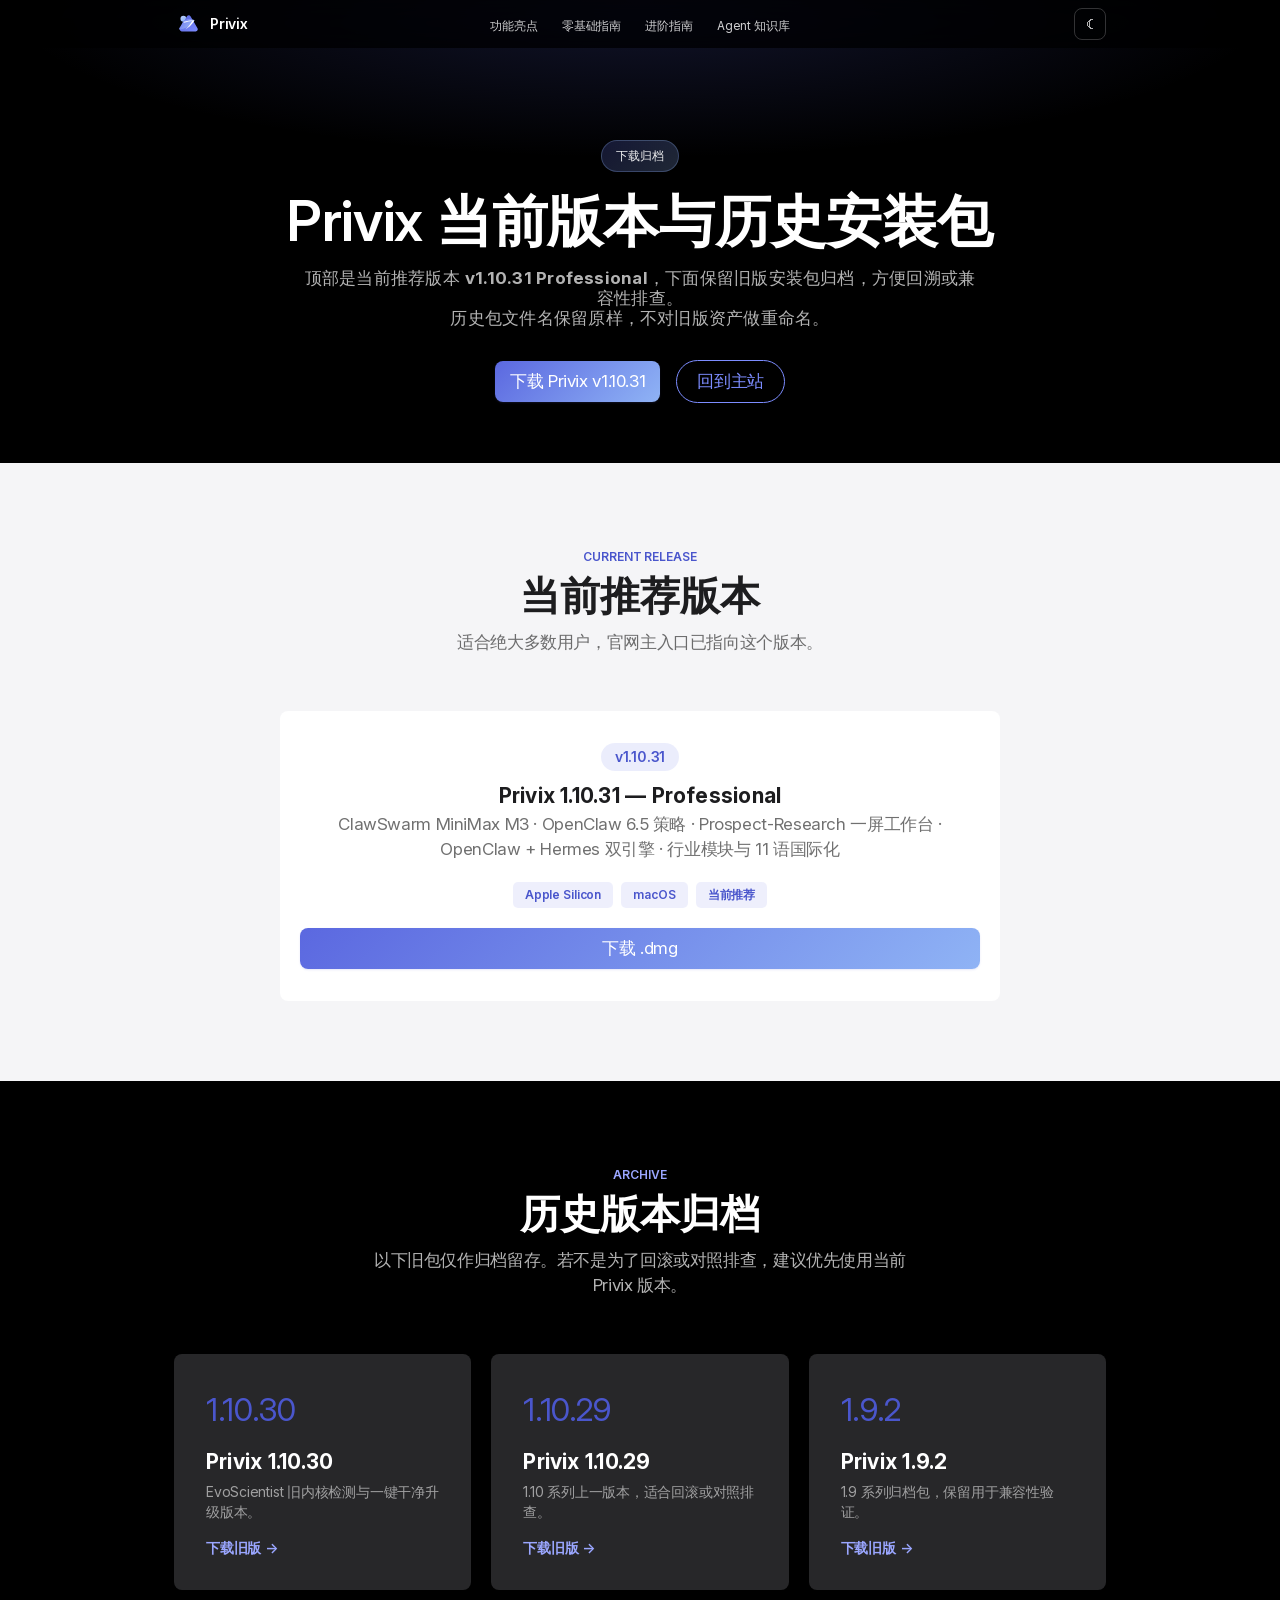
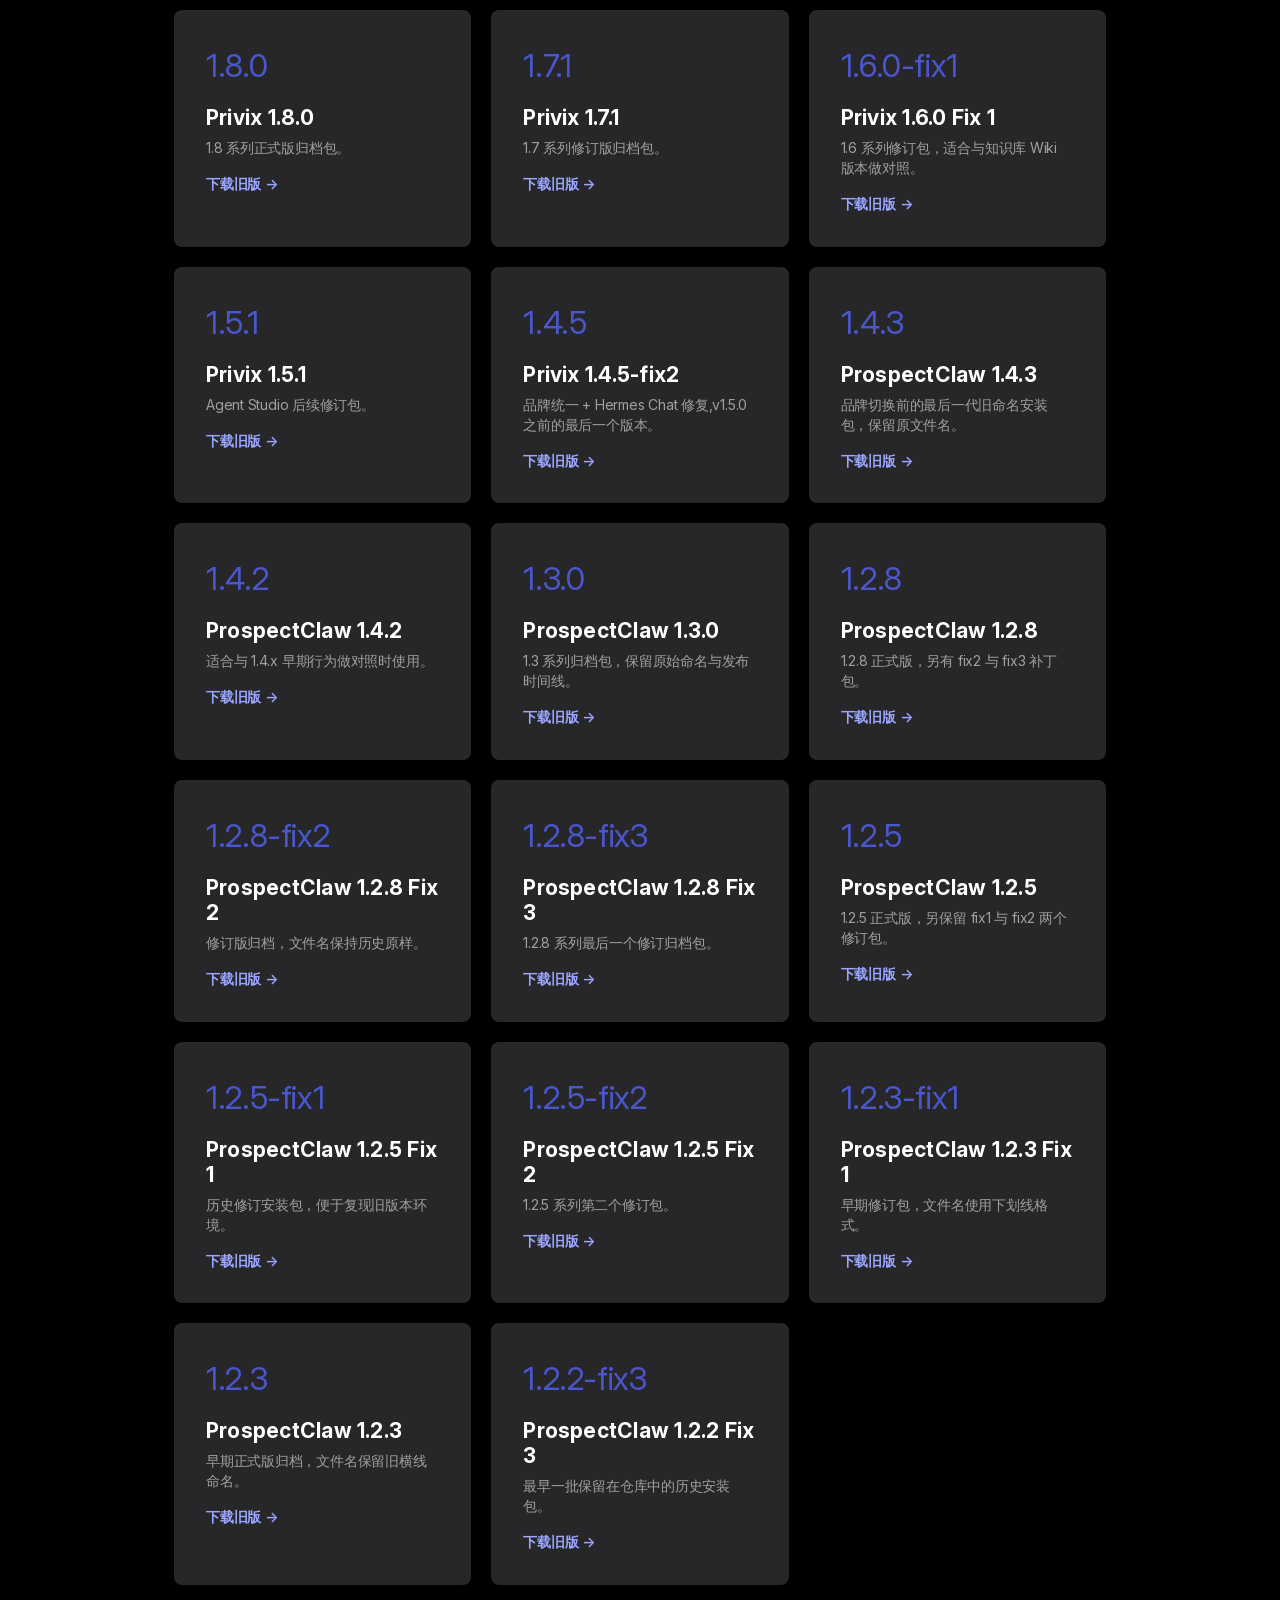
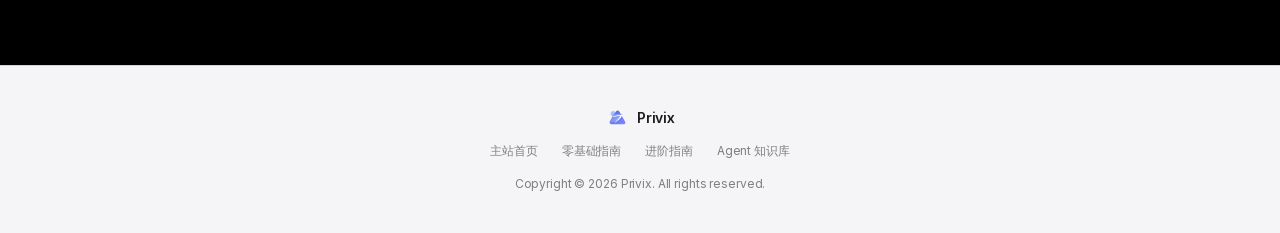
==== downloads/index.html @ fc7c9aed "release(v1.10.31): 修正下载页 meta" ====
<!DOCTYPE html>
<html lang="zh-CN">
<head>
  <meta charset="UTF-8">
  <meta name="viewport" content="width=device-width, initial-scale=1.0">
  <title>Privix 下载归档 | macOS 本地 AI Agent 平台安装包</title>
  <meta name="description" content="下载 Privix 当前 macOS 安装包 v1.10.31，并查看 Privix 与 ProspectClaw 历史版本归档，适用于回滚、兼容性排查和版本对照。">
  <meta name="robots" content="index,follow,max-image-preview:large">
  <link rel="canonical" href="https://www.privix.cn/downloads/">
  <meta property="og:title" content="Privix 下载归档 | macOS 本地 AI Agent 平台安装包">
  <meta property="og:description" content="下载 Privix 当前版本 v1.10.31，并访问历史安装包归档。">
  <meta property="og:type" content="website">
  <meta property="og:url" content="https://www.privix.cn/downloads/">
  <meta property="og:site_name" content="Privix">
  <meta property="og:locale" content="zh_CN">
  <meta property="og:image" content="https://www.privix.cn/screenshots/desktop-overview.png">
  <meta name="twitter:card" content="summary_large_image">
  <meta name="twitter:title" content="Privix 下载归档 | v1.10.31">
  <meta name="twitter:description" content="下载 Privix macOS 安装包，并查看历史版本归档。">
  <meta name="twitter:image" content="https://www.privix.cn/screenshots/desktop-overview.png">
  <meta name="theme-color" content="#0f172a">
  <link rel="icon" type="image/svg+xml" href="/images/privix-mark.svg">
  <link rel="stylesheet" href="/portal.css">
  <script type="application/ld+json">
  {
    "@context": "https://schema.org",
    "@graph": [
      {
        "@type": "BreadcrumbList",
        "itemListElement": [
          {"@type": "ListItem", "position": 1, "name": "Privix", "item": "https://www.privix.cn/"},
          {"@type": "ListItem", "position": 2, "name": "下载归档", "item": "https://www.privix.cn/downloads/"}
        ]
      },
      {
        "@type": "CollectionPage",
        "name": "Privix 下载归档",
        "url": "https://www.privix.cn/downloads/",
        "description": "Privix 当前版本与历史安装包归档页。",
        "inLanguage": "zh-CN",
        "mainEntity": {
          "@type": "SoftwareApplication",
          "name": "Privix",
          "applicationCategory": "BusinessApplication",
          "operatingSystem": "macOS",
          "softwareVersion": "1.10.31",
          "downloadUrl": "https://www.privix.cn/downloads/Privix_1.10.31_aarch64.dmg",
          "offers": {
            "@type": "Offer",
            "price": "0",
            "priceCurrency": "CNY",
            "availability": "https://schema.org/InStock"
          }
        }
      }
    ]
  }
  </script>
</head>
<body>

<nav class="portal-nav">
  <div class="portal-nav-inner">
    <a href="/index.html" class="portal-nav-brand">
      <img src="/images/privix-mark.svg" alt="Privix">
      Privix
    </a>
    <ul class="portal-nav-links">
      <li><a href="/index.html#features">功能亮点</a></li>
      <li><a href="/beginner-guide.html">零基础指南</a></li>
      <li><a href="/usage-guide.html">进阶指南</a></li>
      <li><a href="/agent-guide.html">Agent 知识库</a></li>
    </ul>
    <div class="portal-nav-actions">
      <button class="theme-toggle" id="theme-toggle" title="切换主题">
        <span class="theme-icon">&#9790;</span>
      </button>
      <button class="hamburger" id="hamburger" aria-label="菜单">
        <span></span><span></span><span></span>
      </button>
    </div>
  </div>
  <div class="mobile-menu" id="mobile-menu">
    <a href="/index.html#features">功能亮点</a>
    <a href="/beginner-guide.html">零基础指南</a>
    <a href="/usage-guide.html">进阶指南</a>
    <a href="/agent-guide.html">Agent 知识库</a>
  </div>
</nav>

<section class="hero hero-guide">
  <div class="container hero-content">
    <div class="hero-badge reveal">下载归档</div>
    <h1 class="hero-title reveal">Privix 当前版本与历史安装包</h1>
    <p class="hero-subtitle reveal">
      顶部是当前推荐版本 <strong>v1.10.31 Professional</strong>，下面保留旧版安装包归档，方便回溯或兼容性排查。<br>
      历史包文件名保留原样，不对旧版资产做重命名。
    </p>
    <div class="hero-ctas reveal">
      <a href="/downloads/Privix_1.10.31_aarch64.dmg" class="btn btn-primary">下载 Privix v1.10.31</a>
      <a href="/index.html" class="btn btn-outline">回到主站</a>
    </div>
  </div>
</section>

<section class="section section-light">
  <div class="container">
    <div class="section-header reveal">
      <div class="section-tag">Current Release</div>
      <h2 class="section-title">当前推荐版本</h2>
      <p class="section-subtitle">适合绝大多数用户，官网主入口已指向这个版本。</p>
    </div>
    <div class="download-card reveal" style="max-width:720px;margin:0 auto;">
      <div class="download-badge">v1.10.31</div>
      <h3 class="download-card-title">Privix 1.10.31 — Professional</h3>
      <p class="showcase-desc" style="margin-bottom:20px;">ClawSwarm MiniMax M3 · OpenClaw 6.5 策略 · Prospect-Research 一屏工作台 · OpenClaw + Hermes 双引擎 · 行业模块与 11 语国际化</p>
      <div class="showcase-chips" style="justify-content:center;margin-bottom:20px;">
        <span class="chip">Apple Silicon</span>
        <span class="chip">macOS</span>
        <span class="chip">当前推荐</span>
      </div>
      <a href="/downloads/Privix_1.10.31_aarch64.dmg" class="btn btn-primary">下载 .dmg</a>
    </div>
  </div>
</section>

<section class="section section-dark">
  <div class="container">
    <div class="section-header reveal">
      <div class="section-tag">Archive</div>
      <h2 class="section-title">历史版本归档</h2>
      <p class="section-subtitle">以下旧包仅作归档留存。若不是为了回滚或对照排查，建议优先使用当前 Privix 版本。</p>
    </div>
    <div class="docs-grid">
      <a class="doc-card reveal" href="/downloads/Privix_1.10.30_aarch64.dmg">
        <div class="doc-card-icon">1.10.30</div>
        <div class="doc-card-title">Privix 1.10.30</div>
        <div class="doc-card-desc">EvoScientist 旧内核检测与一键干净升级版本。</div>
        <div class="doc-card-link">下载旧版 →</div>
      </a>
      <a class="doc-card reveal" href="/downloads/Privix_1.10.29_aarch64.dmg">
        <div class="doc-card-icon">1.10.29</div>
        <div class="doc-card-title">Privix 1.10.29</div>
        <div class="doc-card-desc">1.10 系列上一版本，适合回滚或对照排查。</div>
        <div class="doc-card-link">下载旧版 →</div>
      </a>
      <a class="doc-card reveal" href="/downloads/Privix_1.9.2_aarch64.dmg">
        <div class="doc-card-icon">1.9.2</div>
        <div class="doc-card-title">Privix 1.9.2</div>
        <div class="doc-card-desc">1.9 系列归档包，保留用于兼容性验证。</div>
        <div class="doc-card-link">下载旧版 →</div>
      </a>
      <a class="doc-card reveal" href="/downloads/Privix_1.8.0_aarch64.dmg">
        <div class="doc-card-icon">1.8.0</div>
        <div class="doc-card-title">Privix 1.8.0</div>
        <div class="doc-card-desc">1.8 系列正式版归档包。</div>
        <div class="doc-card-link">下载旧版 →</div>
      </a>
      <a class="doc-card reveal" href="/downloads/Privix_1.7.1_aarch64.dmg">
        <div class="doc-card-icon">1.7.1</div>
        <div class="doc-card-title">Privix 1.7.1</div>
        <div class="doc-card-desc">1.7 系列修订版归档包。</div>
        <div class="doc-card-link">下载旧版 →</div>
      </a>
      <a class="doc-card reveal" href="/downloads/Privix_1.6.0-fix1_aarch64.dmg">
        <div class="doc-card-icon">1.6.0-fix1</div>
        <div class="doc-card-title">Privix 1.6.0 Fix 1</div>
        <div class="doc-card-desc">1.6 系列修订包，适合与知识库 Wiki 版本做对照。</div>
        <div class="doc-card-link">下载旧版 →</div>
      </a>
      <a class="doc-card reveal" href="/downloads/Privix_1.5.1_aarch64.dmg">
        <div class="doc-card-icon">1.5.1</div>
        <div class="doc-card-title">Privix 1.5.1</div>
        <div class="doc-card-desc">Agent Studio 后续修订包。</div>
        <div class="doc-card-link">下载旧版 →</div>
      </a>
      <a class="doc-card reveal" href="/downloads/Privix_1.4.5-fix2_aarch64.dmg">
        <div class="doc-card-icon">1.4.5</div>
        <div class="doc-card-title">Privix 1.4.5-fix2</div>
        <div class="doc-card-desc">品牌统一 + Hermes Chat 修复,v1.5.0 之前的最后一个版本。</div>
        <div class="doc-card-link">下载旧版 →</div>
      </a>
      <a class="doc-card reveal" href="/downloads/ProspectClaw_1.4.3_aarch64.dmg">
        <div class="doc-card-icon">1.4.3</div>
        <div class="doc-card-title">ProspectClaw 1.4.3</div>
        <div class="doc-card-desc">品牌切换前的最后一代旧命名安装包，保留原文件名。</div>
        <div class="doc-card-link">下载旧版 →</div>
      </a>
      <a class="doc-card reveal" href="/downloads/ProspectClaw_1.4.2_aarch64.dmg">
        <div class="doc-card-icon">1.4.2</div>
        <div class="doc-card-title">ProspectClaw 1.4.2</div>
        <div class="doc-card-desc">适合与 1.4.x 早期行为做对照时使用。</div>
        <div class="doc-card-link">下载旧版 →</div>
      </a>
      <a class="doc-card reveal" href="/downloads/ProspectClaw_1.3.0_aarch64.dmg">
        <div class="doc-card-icon">1.3.0</div>
        <div class="doc-card-title">ProspectClaw 1.3.0</div>
        <div class="doc-card-desc">1.3 系列归档包，保留原始命名与发布时间线。</div>
        <div class="doc-card-link">下载旧版 →</div>
      </a>
      <a class="doc-card reveal" href="/downloads/ProspectClaw_1.2.8_aarch64.dmg">
        <div class="doc-card-icon">1.2.8</div>
        <div class="doc-card-title">ProspectClaw 1.2.8</div>
        <div class="doc-card-desc">1.2.8 正式版，另有 fix2 与 fix3 补丁包。</div>
        <div class="doc-card-link">下载旧版 →</div>
      </a>
      <a class="doc-card reveal" href="/downloads/ProspectClaw_1.2.8-fix2_aarch64.dmg">
        <div class="doc-card-icon">1.2.8-fix2</div>
        <div class="doc-card-title">ProspectClaw 1.2.8 Fix 2</div>
        <div class="doc-card-desc">修订版归档，文件名保持历史原样。</div>
        <div class="doc-card-link">下载旧版 →</div>
      </a>
      <a class="doc-card reveal" href="/downloads/ProspectClaw_1.2.8-fix3_aarch64.dmg">
        <div class="doc-card-icon">1.2.8-fix3</div>
        <div class="doc-card-title">ProspectClaw 1.2.8 Fix 3</div>
        <div class="doc-card-desc">1.2.8 系列最后一个修订归档包。</div>
        <div class="doc-card-link">下载旧版 →</div>
      </a>
      <a class="doc-card reveal" href="/downloads/ProspectClaw_1.2.5_aarch64.dmg">
        <div class="doc-card-icon">1.2.5</div>
        <div class="doc-card-title">ProspectClaw 1.2.5</div>
        <div class="doc-card-desc">1.2.5 正式版，另保留 fix1 与 fix2 两个修订包。</div>
        <div class="doc-card-link">下载旧版 →</div>
      </a>
      <a class="doc-card reveal" href="/downloads/ProspectClaw_1.2.5-fix1_aarch64.dmg">
        <div class="doc-card-icon">1.2.5-fix1</div>
        <div class="doc-card-title">ProspectClaw 1.2.5 Fix 1</div>
        <div class="doc-card-desc">历史修订安装包，便于复现旧版本环境。</div>
        <div class="doc-card-link">下载旧版 →</div>
      </a>
      <a class="doc-card reveal" href="/downloads/ProspectClaw_1.2.5-fix2_aarch64.dmg">
        <div class="doc-card-icon">1.2.5-fix2</div>
        <div class="doc-card-title">ProspectClaw 1.2.5 Fix 2</div>
        <div class="doc-card-desc">1.2.5 系列第二个修订包。</div>
        <div class="doc-card-link">下载旧版 →</div>
      </a>
      <a class="doc-card reveal" href="/downloads/ProspectClaw_1.2.3-fix1_aarch64.dmg">
        <div class="doc-card-icon">1.2.3-fix1</div>
        <div class="doc-card-title">ProspectClaw 1.2.3 Fix 1</div>
        <div class="doc-card-desc">早期修订包，文件名使用下划线格式。</div>
        <div class="doc-card-link">下载旧版 →</div>
      </a>
      <a class="doc-card reveal" href="/downloads/ProspectClaw-1.2.3-aarch64.dmg">
        <div class="doc-card-icon">1.2.3</div>
        <div class="doc-card-title">ProspectClaw 1.2.3</div>
        <div class="doc-card-desc">早期正式版归档，文件名保留旧横线命名。</div>
        <div class="doc-card-link">下载旧版 →</div>
      </a>
      <a class="doc-card reveal" href="/downloads/ProspectClaw-1.2.2-fix3-aarch64.dmg">
        <div class="doc-card-icon">1.2.2-fix3</div>
        <div class="doc-card-title">ProspectClaw 1.2.2 Fix 3</div>
        <div class="doc-card-desc">最早一批保留在仓库中的历史安装包。</div>
        <div class="doc-card-link">下载旧版 →</div>
      </a>
    </div>
  </div>
</section>

<footer class="portal-footer">
  <div class="container">
    <div class="portal-footer-brand">
      <img src="/images/privix-mark.svg" alt="Privix">
      Privix
    </div>
    <div class="portal-footer-links">
      <a href="/index.html">主站首页</a>
      <a href="/beginner-guide.html">零基础指南</a>
      <a href="/usage-guide.html">进阶指南</a>
      <a href="/agent-guide.html">Agent 知识库</a>
    </div>
    <p class="portal-footer-copy">Copyright &copy; 2026 Privix. All rights reserved.</p>
  </div>
</footer>

<script defer src="/portal.js"></script>
</body>
</html>
---- portal.css ----
/* ========================================
   Privix Portal — Brand Design System
   Periwinkle palette matches the Privix mark
   (icon gradient: #8FB3F5 → #97A1FF → #B8C0FF)
   ======================================== */

/* ── Inter (SIL OFL, self-hosted) ── */
@font-face {
  font-family: "InterVariable";
  font-style: normal;
  font-weight: 100 900;
  font-display: swap;
  src: url("/fonts/InterVariable.woff2") format("woff2");
}

/* ── 主题变量 ── */
:root, [data-theme="light"] {
  --p-bg: #f5f5f7;
  --p-bg-alt: #000000;
  --p-bg-card: #f5f5f7;
  --p-bg-card-dark: #272729;
  --p-text: #1d1d1f;
  --p-text-secondary: rgba(0, 0, 0, 0.8);
  --p-text-tertiary: rgba(0, 0, 0, 0.48);
  --p-accent: #5B68E0;
  --p-accent-hover: #7380F0;
  --p-link: #4A56CC;
  --p-nav-bg: rgba(0, 0, 0, 0.8);
  --p-nav-text: #ffffff;
  --p-chip-bg: rgba(91, 104, 224, 0.10);
  --p-chip-text: #4A56CC;
  --p-step-num-bg: #1d1d1f;
  --p-step-num-text: #ffffff;
  --p-step-line: #d2d2d7;
  --p-footer-bg: #f5f5f7;
  --p-footer-border: #d2d2d7;
  /* Brand gradient — echoes the icon's swoosh (periwinkle → sky blue) */
  --p-brand-grad: linear-gradient(135deg, #5B68E0 0%, #8FB3F5 100%);
  --p-brand-grad-hover: linear-gradient(135deg, #7380F0 0%, #A3C3FA 100%);
}

[data-theme="dark"] {
  --p-bg: #000000;
  --p-bg-alt: #f5f5f7;
  --p-bg-card: #1d1d1f;
  --p-bg-card-dark: #272729;
  --p-text: #ffffff;
  --p-text-secondary: rgba(255, 255, 255, 0.8);
  --p-text-tertiary: rgba(255, 255, 255, 0.48);
  --p-accent: #7C8CFF;
  --p-accent-hover: #94A2FF;
  --p-link: #9AA6FF;
  --p-nav-bg: rgba(0, 0, 0, 0.8);
  --p-nav-text: #ffffff;
  --p-chip-bg: rgba(154, 166, 255, 0.14);
  --p-chip-text: #9AA6FF;
  --p-step-num-bg: #ffffff;
  --p-step-num-text: #000000;
  --p-step-line: #424245;
  --p-footer-bg: #1d1d1f;
  --p-footer-border: #424245;
  --p-brand-grad: linear-gradient(135deg, #7C8CFF 0%, #A3C3FA 100%);
  --p-brand-grad-hover: linear-gradient(135deg, #94A2FF 0%, #B8D1FB 100%);
}

/* ── 基础重置 ── */
*, *::before, *::after { box-sizing: border-box; margin: 0; padding: 0; }

html {
  scroll-behavior: smooth;
  scroll-padding-top: 56px;
}

body {
  font-family: "InterVariable", "Inter", -apple-system, BlinkMacSystemFont, "Helvetica Neue", "PingFang SC", "Segoe UI", Roboto, sans-serif;
  background: var(--p-bg);
  color: var(--p-text);
  font-size: 17px;
  line-height: 1.47;
  letter-spacing: -0.374px;
  font-weight: 400;
  -webkit-font-smoothing: antialiased;
  -moz-osx-font-smoothing: grayscale;
  transition: background 0.3s, color 0.3s;
}

img { max-width: 100%; height: auto; display: block; }
a { color: var(--p-link); text-decoration: none; }
a:hover { text-decoration: underline; }

.container {
  max-width: 980px;
  margin: 0 auto;
  padding: 0 24px;
}

/* ── 导航栏 ── */
.portal-nav {
  position: fixed; top: 0; left: 0; right: 0; z-index: 10000;
  background: var(--p-nav-bg);
  backdrop-filter: saturate(180%) blur(20px);
  -webkit-backdrop-filter: saturate(180%) blur(20px);
  transition: background 0.3s;
}

.portal-nav-inner {
  display: flex; align-items: center; justify-content: space-between;
  max-width: 980px; margin: 0 auto; padding: 0 24px;
  height: 48px;
}

.portal-nav-brand {
  display: flex; align-items: center; gap: 8px;
  font-weight: 600; font-size: 14px; color: var(--p-nav-text);
  text-decoration: none; letter-spacing: -0.224px;
}
.portal-nav-brand:hover { text-decoration: none; }

.portal-nav-brand img {
  width: 28px; height: 28px; border-radius: 6px; object-fit: contain;
}

.portal-nav-links {
  display: flex; align-items: center; gap: 24px;
  list-style: none;
  position: absolute; left: 50%; transform: translateX(-50%);
}

.portal-nav-links a {
  font-size: 12px; font-weight: 400;
  color: var(--p-nav-text);
  letter-spacing: -0.12px;
  opacity: 0.8;
  transition: opacity 0.2s;
}
.portal-nav-links a:hover { opacity: 1; text-decoration: none; }

.portal-nav-actions {
  display: flex; align-items: center; gap: 10px;
}

/* 语言切换器 */
.lang-switcher {
  display: flex; align-items: center; gap: 2px;
  border: 1px solid rgba(255,255,255,0.2); border-radius: 8px;
  overflow: hidden;
}
.lang-switcher button {
  background: none; border: none; cursor: pointer;
  padding: 5px 7px; font-size: 11px; font-weight: 400;
  color: rgba(255,255,255,0.56);
  transition: background 0.2s, color 0.2s;
  line-height: 1; letter-spacing: -0.08px;
}
.lang-switcher button:hover { color: #ffffff; background: rgba(255,255,255,0.1); }
.lang-switcher button.active {
  color: #ffffff; background: rgba(255,255,255,0.18);
}

.theme-toggle {
  background: none; border: 1px solid rgba(255,255,255,0.2); border-radius: 8px;
  width: 32px; height: 32px; cursor: pointer;
  display: flex; align-items: center; justify-content: center;
  color: rgba(255,255,255,0.7); font-size: 16px;
  transition: border-color 0.2s, color 0.2s;
}
.theme-toggle:hover { border-color: rgba(255,255,255,0.5); color: #ffffff; }

.hamburger {
  display: none; background: none; border: none; cursor: pointer;
  width: 32px; height: 32px;
  flex-direction: column; align-items: center; justify-content: center; gap: 4px;
}
.hamburger span {
  display: block; width: 18px; height: 1.5px; background: #ffffff;
  border-radius: 1px; transition: transform 0.3s, opacity 0.3s;
}

.mobile-menu {
  display: none;
  position: fixed; top: 48px; left: 0; right: 0;
  background: rgba(0, 0, 0, 0.9);
  backdrop-filter: saturate(180%) blur(20px);
  -webkit-backdrop-filter: saturate(180%) blur(20px);
  padding: 16px 24px;
}
.mobile-menu.open { display: block; }
.mobile-menu a {
  display: block; padding: 10px 0; font-size: 14px; font-weight: 400;
  color: rgba(255,255,255,0.8); border-bottom: 1px solid rgba(255,255,255,0.1);
  letter-spacing: -0.224px;
}
.mobile-menu a:last-child { border-bottom: none; }
.mobile-menu a:hover { color: #ffffff; text-decoration: none; }

/* ── Hero ── */
.hero {
  position: relative; overflow: hidden;
  padding: 120px 0 80px;
  text-align: center;
  background: #000000;
  color: #ffffff;
}

.hero-bg {
  display: none;
}

.hero-content { position: relative; z-index: 1; }

.hero-badge {
  display: inline-flex; align-items: center; gap: 8px;
  padding: 6px 14px; border-radius: 980px;
  background: linear-gradient(135deg, rgba(91,104,224,0.22), rgba(143,179,245,0.22));
  color: rgba(255,255,255,0.92); font-size: 12px; font-weight: 400;
  margin-bottom: 20px;
  letter-spacing: -0.12px;
  border: 1px solid rgba(143,179,245,0.28);
}

.hero-title {
  font-size: 56px; font-weight: 600; line-height: 1.07;
  letter-spacing: -0.28px; margin-bottom: 16px;
  color: #ffffff;
  /* 移除渐变效果 */
  background: none;
  -webkit-background-clip: unset; background-clip: unset;
  -webkit-text-fill-color: unset;
  animation: none;
}

.hero-subtitle {
  font-size: 21px; font-weight: 400; line-height: 1.19;
  color: rgba(255,255,255,0.7);
  max-width: 600px; margin: 0 auto 32px;
  letter-spacing: 0.231px;
}

.hero-ctas {
  display: flex; align-items: center; justify-content: center; gap: 16px;
  flex-wrap: wrap;
}

.btn {
  display: inline-flex; align-items: center; gap: 8px;
  padding: 8px 15px; border-radius: 8px;
  font-size: 17px; font-weight: 400;
  cursor: pointer; transition: background 0.2s, color 0.2s;
  border: none; text-decoration: none;
  letter-spacing: -0.374px;
}
.btn:hover { text-decoration: none; }

.btn-primary {
  background: var(--p-brand-grad); color: #ffffff;
  box-shadow: 0 1px 2px rgba(91, 104, 224, 0.15);
}
.btn-primary:hover { background: var(--p-brand-grad-hover); }

.btn-outline {
  background: transparent; color: #7C8CFF;
  border: 1px solid #7C8CFF;
  border-radius: 980px;
  padding: 8px 20px;
}
.btn-outline:hover { background: rgba(124, 140, 255, 0.10); }

/* Light-section button overrides */
.section-light .btn-outline {
  color: #4A56CC;
  border-color: #4A56CC;
}
.section-light .btn-outline:hover { background: rgba(74, 86, 204, 0.08); }

.btn-disabled {
  opacity: 0.42;
  cursor: default;
  pointer-events: none;
}

.hero-image {
  margin-top: 48px; position: relative;
}

.hero-image-frame {
  position: relative; border-radius: 8px; overflow: hidden;
  max-width: 860px; margin: 0 auto;
}
.hero-image-frame::before {
  display: none;
}

.hero-image-frame img {
  border-radius: 8px; width: 100%; display: block;
}

/* ── 统计栏 ── */
.stats {
  padding: 60px 0;
  background: #f5f5f7;
}

[data-theme="dark"] .stats {
  background: #000000;
}

.stats-grid {
  display: grid; grid-template-columns: repeat(4, 1fr); gap: 20px;
}

.stat-card {
  text-align: center; padding: 28px 16px;
  background: transparent;
  border: none;
  border-radius: 8px;
}

.stat-value {
  font-size: 40px; font-weight: 600;
  color: var(--p-text); margin-bottom: 6px;
  line-height: 1.10;
  letter-spacing: -0.28px;
}

.stat-label {
  font-size: 14px; color: var(--p-text-secondary); font-weight: 400;
  letter-spacing: -0.224px;
}

/* ── 区块通用 ── */
.section {
  padding: 80px 0;
  scroll-margin-top: 56px;
}

/* 交替区块背景 — light 主题: 偶数黑色, 奇数浅灰 */
.section-dark {
  background: #000000;
  color: #ffffff;
  /* .section-dark 永远是深色底:把文本 token 在该作用域内强制为浅色,
     修复深色 band 内用 var(--p-text*) 的文字(如 edition-card / guide-callout)
     在浅色主题下黑底黑字看不清(全站所有深色 band 一并生效) */
  --p-text: #ffffff;
  --p-text-secondary: rgba(255, 255, 255, 0.72);
  --p-text-tertiary: rgba(255, 255, 255, 0.5);
}

.section-light {
  background: #f5f5f7;
  color: #1d1d1f;
}

[data-theme="dark"] .section-dark {
  background: #000000;
  color: #ffffff;
}

[data-theme="dark"] .section-light {
  background: #1d1d1f;
  color: #ffffff;
}

/* 深色主题 .section-light 子元素继承 token 文字色(否则浅主题 color: #1d1d1f 在深底下不可读) */
[data-theme="dark"] .section-light .section-title,
[data-theme="dark"] .section-light .showcase-title,
[data-theme="dark"] .section-light .tutorial-card-title,
[data-theme="dark"] .section-light .tutorial-step-title,
[data-theme="dark"] .section-light .doc-card-title,
[data-theme="dark"] .section-light .tech-card-title,
[data-theme="dark"] .section-light .download-card-title {
  color: var(--p-text);
}
[data-theme="dark"] .section-light .section-subtitle,
[data-theme="dark"] .section-light .showcase-desc,
[data-theme="dark"] .section-light .doc-card-desc,
[data-theme="dark"] .section-light .tech-card-desc {
  color: var(--p-text-secondary);
}

.section-header {
  text-align: center; margin-bottom: 56px;
}

.section-tag {
  display: inline-block; font-size: 12px; font-weight: 600;
  text-transform: uppercase; letter-spacing: -0.12px;
  color: var(--p-link); margin-bottom: 8px;
}

.section-dark .section-tag { color: #9AA6FF; }
.section-light .section-tag { color: #4A56CC; }

.section-title {
  font-size: 40px; font-weight: 600;
  margin-bottom: 12px;
  letter-spacing: normal;
  line-height: 1.10;
}

.section-dark .section-title { color: #ffffff; }
.section-light .section-title { color: #1d1d1f; }

.section-subtitle {
  font-size: 17px; font-weight: 400;
  max-width: 560px; margin: 0 auto;
  line-height: 1.47; letter-spacing: -0.374px;
}

.section-dark .section-subtitle { color: rgba(255,255,255,0.7); }
.section-light .section-subtitle { color: rgba(0,0,0,0.56); }

/* ── 功能展示行 ── */
.showcase-row {
  display: grid; grid-template-columns: 1fr 1fr; gap: 48px;
  align-items: center;
  margin-bottom: 64px;
}
.showcase-row:last-child { margin-bottom: 0; }
.showcase-row.reverse { direction: rtl; }
.showcase-row.reverse > * { direction: ltr; }

.showcase-label {
  font-size: 12px; font-weight: 600; text-transform: uppercase;
  letter-spacing: -0.12px; margin-bottom: 8px;
}

.section-dark .showcase-label { color: #9AA6FF; }
.section-light .showcase-label { color: #4A56CC; }

.showcase-title {
  font-size: 28px; font-weight: 400;
  margin-bottom: 12px;
  line-height: 1.14; letter-spacing: 0.196px;
}

.section-dark .showcase-title { color: #ffffff; }
.section-light .showcase-title { color: #1d1d1f; }

.showcase-desc {
  font-size: 17px; font-weight: 400;
  line-height: 1.47; margin-bottom: 16px;
  letter-spacing: -0.374px;
}

.section-dark .showcase-desc { color: rgba(255,255,255,0.7); }
.section-light .showcase-desc { color: rgba(0,0,0,0.56); }

.showcase-chips {
  display: flex; flex-wrap: wrap; gap: 8px;
}

.chip {
  display: inline-block; padding: 4px 12px;
  font-size: 12px; font-weight: 600;
  background: var(--p-chip-bg);
  color: var(--p-chip-text);
  border-radius: 5px;
  letter-spacing: -0.12px;
}

.showcase-image {
  border-radius: 8px; overflow: hidden;
  cursor: pointer;
  transition: opacity 0.3s;
}
.showcase-image:hover { opacity: 0.9; }
.showcase-image img { width: 100%; display: block; }

/* ── 教程引导 ── */
.tutorials-grid {
  display: grid; grid-template-columns: 1fr 1fr; gap: 20px;
}

.tutorial-card {
  background: var(--p-bg-card-dark);
  border: none;
  border-radius: 8px;
  padding: 32px;
}

.section-light .tutorial-card {
  background: #ffffff;
}

[data-theme="dark"] .section-light .tutorial-card {
  background: #272729;
}

.section-dark .tutorial-card {
  background: #272729;
}

.tutorial-card-icon {
  font-size: 28px; margin-bottom: 16px;
}

.tutorial-card-title {
  font-size: 21px; font-weight: 700;
  margin-bottom: 8px;
  line-height: 1.19; letter-spacing: 0.231px;
}

.section-dark .tutorial-card-title { color: #ffffff; }
.section-light .tutorial-card-title { color: #1d1d1f; }

.tutorial-card-desc {
  font-size: 14px; color: var(--p-text-tertiary);
  margin-bottom: 24px;
  letter-spacing: -0.224px; line-height: 1.29;
}

.tutorial-steps { list-style: none; }

.tutorial-step {
  display: flex; gap: 14px; padding: 10px 0;
  border-bottom: 1px solid var(--p-step-line);
}
.tutorial-step:last-child { border-bottom: none; }

.tutorial-step-num {
  width: 24px; height: 24px; flex-shrink: 0;
  display: flex; align-items: center; justify-content: center;
  background: var(--p-step-num-bg);
  color: var(--p-step-num-text);
  font-size: 12px; font-weight: 600;
  border-radius: 50%;
  letter-spacing: -0.12px;
}

.tutorial-step-body { flex: 1; min-width: 0; }

.tutorial-step-title {
  font-size: 14px; font-weight: 600;
  margin-bottom: 2px;
  letter-spacing: -0.224px; line-height: 1.29;
}

.section-dark .tutorial-step-title { color: #ffffff; }
.section-light .tutorial-step-title { color: #1d1d1f; }

.tutorial-step-desc {
  font-size: 12px; color: var(--p-text-tertiary);
  line-height: 1.33; letter-spacing: -0.12px;
}

/* ── 手册文档 ── */
.docs-grid {
  display: grid; grid-template-columns: repeat(3, 1fr); gap: 20px;
}

.doc-card {
  display: block;
  background: #272729;
  border: none;
  border-radius: 8px;
  padding: 32px;
  text-decoration: none;
  transition: background 0.2s;
}
.doc-card:hover { background: #333336; text-decoration: none; }

.section-light .doc-card {
  background: #ffffff;
}
.section-light .doc-card:hover { background: #fafafa; }

[data-theme="dark"] .section-light .doc-card {
  background: #272729;
}
[data-theme="dark"] .section-light .doc-card:hover { background: #333336; }

.doc-card-icon {
  font-size: 32px; margin-bottom: 16px;
}

.doc-card-title {
  font-size: 21px; font-weight: 700;
  margin-bottom: 8px;
  line-height: 1.19; letter-spacing: 0.231px;
}

.section-dark .doc-card-title { color: #ffffff; }
.section-light .doc-card-title { color: #1d1d1f; }

.doc-card-desc {
  font-size: 14px;
  line-height: 1.43; letter-spacing: -0.224px;
  margin-bottom: 16px;
}

.section-dark .doc-card-desc { color: rgba(255,255,255,0.56); }
.section-light .doc-card-desc { color: rgba(0,0,0,0.56); }

.doc-card-link {
  font-size: 14px; font-weight: 600;
  color: #9AA6FF;
  letter-spacing: -0.224px;
}

.section-light .doc-card-link { color: #4A56CC; }

@media (max-width: 1024px) {
  .docs-grid { grid-template-columns: 1fr; max-width: 480px; margin-left: auto; margin-right: auto; }
}

/* ── 技术架构 ── */
.tech-grid {
  display: grid; grid-template-columns: repeat(2, 1fr); gap: 20px;
}

.tech-card {
  position: relative; overflow: hidden;
  background: var(--p-bg-card-dark);
  border: none;
  border-radius: 8px;
  padding: 28px;
}

.section-light .tech-card {
  background: #ffffff;
}

[data-theme="dark"] .section-light .tech-card {
  background: #272729;
}

.section-dark .tech-card {
  background: #272729;
}

.tech-card-spotlight {
  display: none;
}

.tech-card-icon {
  font-size: 28px; margin-bottom: 14px;
}

.tech-card-title {
  font-size: 21px; font-weight: 700;
  margin-bottom: 6px;
  line-height: 1.19; letter-spacing: 0.231px;
}

.section-dark .tech-card-title { color: #ffffff; }
.section-light .tech-card-title { color: #1d1d1f; }

.tech-card-desc {
  font-size: 14px;
  line-height: 1.43; letter-spacing: -0.224px;
}

.section-dark .tech-card-desc { color: rgba(255,255,255,0.56); }
.section-light .tech-card-desc { color: rgba(0,0,0,0.56); }

/* ── 下载区 ── */
.download-badge {
  display: inline-block; padding: 4px 14px;
  background: rgba(91, 104, 224, 0.12);
  color: var(--p-link); font-size: 14px; font-weight: 600;
  border-radius: 980px; margin-bottom: 12px;
  letter-spacing: -0.224px;
}

.section-dark .download-badge {
  background: rgba(154, 166, 255, 0.18);
  color: #9AA6FF;
}

.download-grid {
  display: grid; grid-template-columns: repeat(3, 1fr); gap: 20px;
  margin-top: 40px;
}

.download-card {
  text-align: center;
  background: var(--p-bg-card-dark);
  border: none;
  border-radius: 8px;
  padding: 32px 20px;
}

.section-light .download-card {
  background: #ffffff;
}

[data-theme="dark"] .section-light .download-card {
  background: #272729;
}

.section-dark .download-card {
  background: #272729;
}

.download-card-icon {
  font-size: 36px; margin-bottom: 14px;
}

.download-card-title {
  font-size: 21px; font-weight: 700;
  margin-bottom: 4px;
  line-height: 1.19; letter-spacing: 0.231px;
}

.section-dark .download-card-title { color: #ffffff; }
.section-light .download-card-title { color: #1d1d1f; }

.download-card-detail {
  font-size: 12px; color: var(--p-text-tertiary);
  margin-bottom: 18px;
  letter-spacing: -0.12px; line-height: 1.33;
}

.download-card .btn { width: 100%; justify-content: center; }

.download-coming-soon {
  text-align: center;
  font-size: 14px;
  color: var(--p-text-tertiary);
  margin-top: 20px;
  letter-spacing: -0.224px;
}

/* ── 版本并列对比（Community / Professional / Enterprise） ── */
.editions-grid {
  grid-template-columns: repeat(3, 1fr);
  max-width: 1200px;
  margin: 40px auto 0;
  gap: 24px;
}

@media (max-width: 980px) {
  .editions-grid { grid-template-columns: 1fr; max-width: 520px; }
}

.edition-card {
  text-align: left;
  padding: 28px 28px 24px;
  display: flex;
  flex-direction: column;
}

.edition-card .download-card-title {
  font-size: 22px;
  margin-bottom: 6px;
}

.edition-card .download-card-detail {
  margin-bottom: 16px;
}

.edition-badge {
  display: inline-block;
  width: fit-content;
  padding: 4px 12px;
  border-radius: 980px;
  font-size: 11px;
  font-weight: 600;
  text-transform: uppercase;
  letter-spacing: 0.4px;
  margin-bottom: 12px;
}

.edition-badge-pro {
  background: linear-gradient(135deg, rgba(91,104,224,0.18), rgba(143,179,245,0.18));
  color: #4A56CC;
}
[data-theme="dark"] .edition-badge-pro { color: #9AA6FF; }

.edition-badge-community {
  background: rgba(0,168,107,0.14);
  color: #00875a;
}
[data-theme="dark"] .edition-badge-community { color: #4ade80; }

.edition-badge-enterprise {
  background: linear-gradient(135deg, rgba(216,92,34,0.16), rgba(245,143,90,0.16));
  color: #B35420;
}
[data-theme="dark"] .edition-badge-enterprise { color: #FFA574; }

/* 即将上线样式:卡片略降对比度,按钮禁用态 */
.edition-card-upcoming {
  position: relative;
}
.edition-card-upcoming::after {
  content: "";
  position: absolute;
  inset: 0;
  border-radius: inherit;
  pointer-events: none;
  border: 1px dashed rgba(216,92,34,0.35);
}
.edition-card-upcoming .btn-primary[disabled] {
  opacity: 0.55;
  cursor: not-allowed;
  pointer-events: none;
}

/* 新 section 的 Coming Soon tag 配色 */
.section-tag-upcoming {
  background: rgba(216,92,34,0.12);
  color: #B35420;
}
[data-theme="dark"] .section-tag-upcoming { color: #FFA574; }

.edition-features {
  list-style: none;
  padding: 0;
  margin: 0 0 20px 0;
  flex: 1;
}

.edition-features li {
  font-size: 14px;
  line-height: 1.55;
  color: var(--p-text-secondary);
  padding: 6px 0 6px 22px;
  position: relative;
  letter-spacing: -0.15px;
}

.edition-features li::before {
  content: "✓";
  position: absolute;
  left: 0;
  top: 6px;
  color: var(--p-link);
  font-weight: 600;
}

/* ── 页脚 ── */
.portal-footer {
  border-top: 1px solid var(--p-footer-border);
  padding: 40px 0;
  text-align: center;
  background: var(--p-footer-bg);
}

[data-theme="dark"] .portal-footer {
  background: #1d1d1f;
  border-top-color: #424245;
}

.portal-footer-brand {
  display: flex; align-items: center; justify-content: center; gap: 8px;
  font-weight: 600; font-size: 14px; color: var(--p-text);
  margin-bottom: 12px;
  letter-spacing: -0.224px;
}
.portal-footer-brand img { width: 24px; height: 24px; border-radius: 6px; }

.portal-footer-links {
  display: flex; justify-content: center; gap: 24px;
  margin-bottom: 16px;
}
.portal-footer-links a {
  font-size: 12px; color: var(--p-text-tertiary);
  letter-spacing: -0.12px;
}
.portal-footer-links a:hover { color: var(--p-link); }

.portal-footer-copy {
  font-size: 12px; color: var(--p-text-tertiary);
  letter-spacing: -0.12px;
}

/* ── 灯箱 ── */
.lightbox {
  position: fixed; inset: 0; z-index: 20000;
  background: rgba(0,0,0,0.88);
  display: flex; align-items: center; justify-content: center;
  cursor: zoom-out;
  opacity: 0; pointer-events: none; transition: opacity 0.3s;
}
.lightbox.open { opacity: 1; pointer-events: auto; }
.lightbox img {
  max-width: 92vw; max-height: 90vh;
  border-radius: 8px;
}

/* ── 指南页面通用 ── */
.hero-guide {
  padding: 140px 0 60px;
}
.hero-guide .hero-subtitle {
  font-size: 17px;
  max-width: 680px;
}

/* 快速信息栏 */
.guide-quickbar {
  display: grid;
  grid-template-columns: repeat(3, 1fr);
  gap: 16px;
  margin-top: 40px;
  text-align: left;
}
.guide-quickbar-card {
  background: rgba(255,255,255,0.08);
  border-radius: 12px;
  padding: 20px;
}
.guide-quickbar-title {
  font-size: 12px;
  font-weight: 600;
  text-transform: uppercase;
  letter-spacing: -0.12px;
  color: rgba(255,255,255,0.56);
  margin-bottom: 6px;
}
.guide-quickbar-text {
  font-size: 14px;
  line-height: 1.43;
  color: rgba(255,255,255,0.8);
}

/* 步骤卡片 */
.guide-steps {
  display: flex;
  flex-direction: column;
  gap: 40px;
}
.guide-step-card {
  background: var(--p-bg-card-dark);
  border-radius: 16px;
  padding: 40px;
  overflow: hidden;
}
.section-light .guide-step-card {
  background: #ffffff;
}
[data-theme="dark"] .section-light .guide-step-card {
  background: #272729;
}

.guide-step-topline {
  display: flex;
  align-items: center;
  gap: 16px;
  margin-bottom: 24px;
}
.guide-step-index {
  width: 48px;
  height: 48px;
  display: flex;
  align-items: center;
  justify-content: center;
  background: var(--p-accent);
  color: #ffffff;
  font-size: 17px;
  font-weight: 700;
  border-radius: 14px;
  flex-shrink: 0;
}
.guide-step-meta {
  font-size: 14px;
  font-weight: 600;
  color: var(--p-text-secondary);
  letter-spacing: -0.224px;
}
.guide-step-content {
  display: grid;
  grid-template-columns: 1fr 1fr;
  gap: 32px;
  align-items: start;
}
.guide-step-content.reverse {
  direction: rtl;
}
.guide-step-content.reverse > * {
  direction: ltr;
}
.guide-step-copy h3 {
  font-size: 24px;
  font-weight: 600;
  margin-bottom: 12px;
  line-height: 1.17;
  letter-spacing: 0.009px;
  color: var(--p-text);
}
.guide-step-copy h4 {
  font-size: 17px;
  font-weight: 600;
  margin: 20px 0 8px;
  color: var(--p-text);
}
.guide-step-copy p {
  font-size: 15px;
  line-height: 1.53;
  color: var(--p-text-secondary);
  margin-bottom: 12px;
}

/* 列表 */
.guide-bullet-list {
  list-style: none;
  padding: 0;
  margin: 12px 0;
}
.guide-bullet-list li {
  position: relative;
  padding-left: 20px;
  font-size: 15px;
  line-height: 1.53;
  color: var(--p-text-secondary);
  margin-bottom: 8px;
}
.guide-bullet-list li::before {
  content: "";
  position: absolute;
  left: 0;
  top: 9px;
  width: 6px;
  height: 6px;
  border-radius: 50%;
  background: var(--p-accent);
}

/* 过关标准 */
.guide-checkpoint {
  margin-top: 20px;
  padding: 16px 20px;
  background: rgba(91,104,224,0.08);
  border-radius: 10px;
  font-size: 14px;
  line-height: 1.43;
  color: var(--p-text-secondary);
}
[data-theme="dark"] .guide-checkpoint {
  background: rgba(154,166,255,0.12);
}

/* 提示框 */
.guide-callout {
  margin: 24px 0;
  padding: 20px 24px;
  background: rgba(91,104,224,0.08);
  border-left: 3px solid var(--p-accent);
  border-radius: 0 10px 10px 0;
  font-size: 15px;
  line-height: 1.53;
  color: var(--p-text-secondary);
}
[data-theme="dark"] .guide-callout {
  background: rgba(154,166,255,0.10);
}
.guide-callout-title {
  font-size: 15px;
  font-weight: 600;
  color: var(--p-text);
  margin-bottom: 6px;
}

/* 版本卡片网格 */
.editions-grid {
  display: grid;
  gap: 20px;
}
.edition-card {
  background: var(--p-bg-card-dark);
  border-radius: 16px;
  padding: 28px;
  text-align: center;
}
.section-light .edition-card { background: #ffffff; }
[data-theme="dark"] .section-light .edition-card { background: #272729; }

.edition-card-icon { font-size: 36px; margin-bottom: 12px; }
.edition-card-title {
  font-size: 21px;
  font-weight: 700;
  margin-bottom: 4px;
  color: var(--p-text);
}
.edition-card-tagline {
  font-size: 14px;
  color: var(--p-text-tertiary);
  margin-bottom: 16px;
}
.edition-card-features {
  list-style: none;
  padding: 0;
  text-align: left;
}
.edition-card-features li {
  font-size: 14px;
  line-height: 1.43;
  color: var(--p-text-secondary);
  padding: 6px 0;
  border-bottom: 1px solid var(--p-step-line);
}
.edition-card-features li:last-child { border-bottom: none; }

/* 工具卡片网格 */
.guide-cards-panel {
  margin-top: 48px;
  padding: 40px;
  background: var(--p-bg-card-dark);
  border-radius: 16px;
}
.section-light .guide-cards-panel { background: #ffffff; }
[data-theme="dark"] .section-light .guide-cards-panel { background: #272729; }

.guide-cards-title {
  font-size: 21px;
  font-weight: 600;
  margin: 8px 0 6px;
  color: var(--p-text);
}
.guide-cards-desc {
  font-size: 14px;
  color: var(--p-text-tertiary);
  margin-bottom: 24px;
  max-width: 640px;
}
.guide-card-grid {
  display: grid;
  grid-template-columns: repeat(2, 1fr);
  gap: 16px;
}
.guide-tool-card {
  background: rgba(0,0,0,0.04);
  border-radius: 12px;
  padding: 20px;
}
[data-theme="dark"] .guide-tool-card {
  background: rgba(255,255,255,0.04);
}
.guide-tool-head {
  display: flex;
  align-items: center;
  gap: 10px;
  margin-bottom: 8px;
}
.guide-tool-icon { font-size: 20px; }
.guide-tool-head h4 {
  font-size: 15px;
  font-weight: 600;
  color: var(--p-text);
}
.guide-tool-card p {
  font-size: 13px;
  line-height: 1.46;
  color: var(--p-text-secondary);
  margin-bottom: 8px;
}
.guide-tool-tip {
  font-size: 12px;
  color: var(--p-text-tertiary);
  font-style: italic;
}

/* 介绍面板 */
.guide-intro-panel {
  display: grid;
  grid-template-columns: 1fr 1fr;
  gap: 32px;
  align-items: center;
  margin-bottom: 40px;
  padding: 32px;
  background: var(--p-bg-card-dark);
  border-radius: 16px;
}
.section-light .guide-intro-panel { background: #ffffff; }
[data-theme="dark"] .section-light .guide-intro-panel { background: #272729; }

.guide-intro-badge {
  display: inline-block;
  font-size: 12px;
  font-weight: 600;
  text-transform: uppercase;
  color: var(--p-link);
  margin-bottom: 12px;
}
.guide-intro-copy h3 {
  font-size: 17px;
  font-weight: 600;
  line-height: 1.41;
  color: var(--p-text);
  margin-bottom: 10px;
}
.guide-intro-copy p {
  font-size: 14px;
  line-height: 1.43;
  color: var(--p-text-secondary);
}

/* 小卡片堆叠 */
.guide-mini-stack,
.guide-skill-note,
.guide-channel-grid {
  display: flex;
  flex-direction: column;
  gap: 12px;
}
.guide-mini-card {
  background: rgba(0,0,0,0.04);
  border-radius: 12px;
  padding: 20px;
}
[data-theme="dark"] .guide-mini-card {
  background: rgba(255,255,255,0.04);
}
.guide-mini-card h4 {
  font-size: 15px;
  font-weight: 600;
  color: var(--p-text);
  margin-bottom: 6px;
}
.guide-mini-card p {
  font-size: 13px;
  line-height: 1.46;
  color: var(--p-text-secondary);
}

/* Wiki 结构示意（代替截图） */
.guide-wiki-tree {
  display: flex;
  align-items: stretch;
}
.guide-wiki-tree-card {
  background: rgba(0,0,0,0.04);
  border-radius: 14px;
  padding: 20px 22px;
  width: 100%;
}
[data-theme="dark"] .guide-wiki-tree-card {
  background: rgba(255,255,255,0.04);
}
.guide-wiki-tree-head {
  font-size: 12px;
  font-weight: 600;
  letter-spacing: 0.06em;
  text-transform: uppercase;
  color: var(--p-text-tertiary);
  margin-bottom: 10px;
}
.guide-wiki-tree-body {
  font-family: 'SFMono-Regular', 'JetBrains Mono', Menlo, Consolas, monospace;
  font-size: 12.5px;
  line-height: 1.72;
  color: var(--p-text);
  margin: 0;
  white-space: pre;
  overflow-x: auto;
}
.guide-wiki-tree-body .wt-c {
  color: var(--p-text-tertiary);
  font-style: normal;
}

/* 双截图 */
.guide-dual-shots {
  display: flex;
  flex-direction: column;
  gap: 12px;
}

/* 排障清单 */
.guide-fix-grid {
  display: grid;
  grid-template-columns: repeat(2, 1fr);
  gap: 20px;
}
.guide-fix-card {
  background: var(--p-bg-card-dark);
  border-radius: 16px;
  padding: 28px;
}
.section-light .guide-fix-card { background: #ffffff; }
[data-theme="dark"] .section-light .guide-fix-card { background: #272729; }

.guide-fix-card h3 {
  font-size: 17px;
  font-weight: 600;
  color: var(--p-text);
  margin-bottom: 12px;
}

/* 概念速查 */
.guide-glossary-grid {
  display: grid;
  grid-template-columns: repeat(3, 1fr);
  gap: 16px;
}
.guide-glossary-card {
  background: var(--p-bg-card-dark);
  border-radius: 12px;
  padding: 24px;
}
.section-light .guide-glossary-card { background: #ffffff; }
[data-theme="dark"] .section-light .guide-glossary-card { background: #272729; }

.guide-glossary-card h3 {
  font-size: 15px;
  font-weight: 600;
  color: var(--p-text);
  margin-bottom: 8px;
}
.guide-glossary-card p {
  font-size: 13px;
  line-height: 1.46;
  color: var(--p-text-secondary);
}

/* 日常管理 4 格 */
.guide-four-grid {
  display: grid;
  grid-template-columns: repeat(4, 1fr);
  gap: 16px;
}
.guide-focus-card {
  background: var(--p-bg-card-dark);
  border-radius: 16px;
  padding: 28px;
}
.section-light .guide-focus-card { background: #ffffff; }
[data-theme="dark"] .section-light .guide-focus-card { background: #272729; }

.guide-focus-index {
  font-size: 28px;
  font-weight: 700;
  color: var(--p-accent);
  margin-bottom: 12px;
}
.guide-focus-card h3 {
  font-size: 17px;
  font-weight: 600;
  color: var(--p-text);
  margin-bottom: 8px;
}
.guide-focus-card p {
  font-size: 13px;
  line-height: 1.46;
  color: var(--p-text-secondary);
}

/* 测试消息框 */
.guide-test-box {
  margin: 16px 0;
  padding: 16px 20px;
  background: rgba(0,0,0,0.04);
  border-radius: 10px;
}
[data-theme="dark"] .guide-test-box {
  background: rgba(255,255,255,0.04);
}
.guide-test-title {
  font-size: 12px;
  font-weight: 600;
  text-transform: uppercase;
  color: var(--p-text-tertiary);
  margin-bottom: 8px;
}
.guide-test-message {
  font-size: 14px;
  line-height: 1.43;
  color: var(--p-accent);
  font-style: italic;
}

/* 提示条 */
.guide-assistant-strip {
  margin-top: 32px;
  padding: 20px 24px;
  background: rgba(91,104,224,0.08);
  border-radius: 12px;
  text-align: center;
}
[data-theme="dark"] .guide-assistant-strip {
  background: rgba(154,166,255,0.10);
}
.guide-assistant-strip-title {
  font-size: 14px;
  font-weight: 600;
  color: var(--p-text);
  margin-bottom: 4px;
}
.guide-assistant-strip p {
  font-size: 13px;
  color: var(--p-text-secondary);
}

/* 救援面板 */
.guide-rescue-panel {
  margin-top: 24px;
  padding: 24px;
  background: var(--p-bg-card-dark);
  border-radius: 12px;
  text-align: center;
}
.section-light .guide-rescue-panel { background: #ffffff; }
[data-theme="dark"] .section-light .guide-rescue-panel { background: #272729; }

.guide-rescue-title {
  font-size: 14px;
  font-weight: 600;
  color: var(--p-text);
  margin-bottom: 12px;
}

/* 概要网格 */
.manual-outline {
  margin-bottom: 40px;
  padding: 28px;
  background: var(--p-bg-card-dark);
  border-radius: 16px;
}
.section-light .manual-outline { background: #ffffff; }
[data-theme="dark"] .section-light .manual-outline { background: #272729; }

.manual-outline-title {
  font-size: 14px;
  font-weight: 600;
  color: var(--p-text);
  margin-bottom: 16px;
}
.manual-outline-grid {
  display: grid;
  grid-template-columns: repeat(3, 1fr);
  gap: 10px;
}
.manual-outline-item {
  font-size: 13px;
  line-height: 1.38;
  color: var(--p-text-secondary);
  padding: 10px 14px;
  background: rgba(0,0,0,0.04);
  border-radius: 8px;
}
[data-theme="dark"] .manual-outline-item {
  background: rgba(255,255,255,0.04);
}

/* 结尾面板 */
.guide-final {
  padding: 60px 0;
}
.guide-final-panel {
  text-align: center;
  padding: 48px;
  background: var(--p-bg-card-dark);
  border-radius: 20px;
}
.section-light .guide-final-panel { background: #ffffff; }
[data-theme="dark"] .section-light .guide-final-panel { background: #272729; }

.guide-final-copy h2 {
  font-size: 28px;
  font-weight: 600;
  color: var(--p-text);
  margin-bottom: 12px;
}
.guide-final-copy p {
  font-size: 15px;
  color: var(--p-text-secondary);
  max-width: 540px;
  margin: 0 auto 24px;
}
.guide-final-actions {
  display: flex;
  align-items: center;
  justify-content: center;
  gap: 12px;
  flex-wrap: wrap;
}

/* Agent 知识库 */
.ai-kb-toolbar {
  display: flex;
  align-items: center;
  justify-content: space-between;
  margin-bottom: 24px;
  padding: 16px 20px;
  background: var(--p-bg-card-dark);
  border-radius: 12px;
}
.section-light .ai-kb-toolbar { background: #ffffff; }
[data-theme="dark"] .section-light .ai-kb-toolbar { background: #272729; }

.ai-kb-block {
  font-family: "SF Mono", "Fira Code", "Menlo", monospace;
  font-size: 13px;
  line-height: 1.6;
  padding: 32px;
  background: var(--p-bg-card-dark);
  border-radius: 16px;
  overflow-x: auto;
  white-space: pre-wrap;
  word-wrap: break-word;
  color: var(--p-text-secondary);
}
.section-light .ai-kb-block { background: #ffffff; }
[data-theme="dark"] .section-light .ai-kb-block { background: #272729; }

/* ── 指南页面响应式 ── */
@media (max-width: 1024px) {
  .guide-quickbar { grid-template-columns: 1fr; }
  .guide-step-content { grid-template-columns: 1fr; }
  .guide-step-content.reverse { direction: ltr; }
  .guide-intro-panel { grid-template-columns: 1fr; }
  .guide-card-grid { grid-template-columns: 1fr; }
  .guide-fix-grid { grid-template-columns: 1fr; }
  .guide-glossary-grid { grid-template-columns: repeat(2, 1fr); }
  .guide-four-grid { grid-template-columns: repeat(2, 1fr); }
  .manual-outline-grid { grid-template-columns: repeat(2, 1fr); }
  .editions-grid { grid-template-columns: 1fr !important; max-width: 400px; margin: 0 auto; }
}

@media (max-width: 768px) {
  .hero-guide { padding: 100px 0 40px; }
  .guide-step-card { padding: 24px; }
  .guide-glossary-grid { grid-template-columns: 1fr; }
  .guide-four-grid { grid-template-columns: 1fr; }
  .manual-outline-grid { grid-template-columns: 1fr; }
}

/* ── 滚动动画 ── */
.reveal {
  opacity: 0; transform: translateY(20px);
  transition: opacity 0.6s ease, transform 0.6s ease;
}
.reveal.visible {
  opacity: 1; transform: translateY(0);
}

.stagger-1 { transition-delay: 0.06s; }
.stagger-2 { transition-delay: 0.12s; }
.stagger-3 { transition-delay: 0.18s; }
.stagger-4 { transition-delay: 0.24s; }
.stagger-5 { transition-delay: 0.30s; }

/* ── 响应式 ── */
@media (max-width: 1024px) {
  .portal-nav-links { display: none; }
  .hamburger { display: flex; }
  .lang-switcher { order: -1; }
  .stats-grid { grid-template-columns: repeat(2, 1fr); }
  .showcase-row { grid-template-columns: 1fr; gap: 28px; }
  .showcase-row.reverse { direction: ltr; }
  .tutorials-grid { grid-template-columns: 1fr; }
  .download-grid { grid-template-columns: 1fr; max-width: 360px; margin-left: auto; margin-right: auto; }
}

@media (max-width: 768px) {
  .hero { padding: 100px 0 60px; }
  .hero-title { font-size: 40px; letter-spacing: -0.28px; }
  .hero-subtitle { font-size: 17px; }
  .section { padding: 60px 0; }
  .section-title { font-size: 28px; line-height: 1.14; }
  .tech-grid { grid-template-columns: 1fr; }
  .stat-value { font-size: 28px; }
}

@media (max-width: 480px) {
  .container { padding: 0 16px; }
  .hero-title { font-size: 28px; }
  .hero-ctas { flex-direction: column; }
  .hero-ctas .btn { width: 100%; justify-content: center; }
  .stats-grid { grid-template-columns: 1fr 1fr; gap: 12px; }
  .stat-card { padding: 20px 12px; }
}

/* ── 企业价值卡片（Enterprise section） ── */
.enterprise-grid {
  display: grid;
  grid-template-columns: repeat(4, 1fr);
  gap: 20px;
  margin-top: 48px;
}

.enterprise-card {
  position: relative;
  padding: 28px 24px;
  border-radius: 18px;
  background: var(--p-bg-card);
  border: 1px solid rgba(91, 104, 224, 0.12);
  transition: transform 0.2s, border-color 0.2s, box-shadow 0.2s;
}
[data-theme="dark"] .enterprise-card {
  border-color: rgba(154, 166, 255, 0.18);
}
.enterprise-card:hover {
  transform: translateY(-2px);
  border-color: rgba(91, 104, 224, 0.32);
  box-shadow: 0 8px 24px rgba(91, 104, 224, 0.12);
}
[data-theme="dark"] .enterprise-card:hover {
  border-color: rgba(154, 166, 255, 0.4);
  box-shadow: 0 8px 24px rgba(124, 140, 255, 0.18);
}

.enterprise-card-num {
  display: inline-block;
  font-size: 12px; font-weight: 600;
  color: #ffffff;
  background: var(--p-brand-grad);
  padding: 2px 10px;
  border-radius: 980px;
  margin-bottom: 14px;
  letter-spacing: 0.4px;
}

.enterprise-card-title {
  font-size: 19px; font-weight: 600;
  color: var(--p-text);
  margin-bottom: 10px;
  letter-spacing: -0.4px;
}

.enterprise-card-desc {
  font-size: 14px;
  line-height: 1.5;
  color: var(--p-text-secondary);
  letter-spacing: -0.08px;
}

.enterprise-cta {
  margin-top: 40px;
  text-align: center;
}
.enterprise-cta p {
  font-size: 15px;
  color: var(--p-text-secondary);
  margin-bottom: 16px;
}

@media (max-width: 900px) {
  .enterprise-grid { grid-template-columns: repeat(2, 1fr); }
}
@media (max-width: 480px) {
  .enterprise-grid { grid-template-columns: 1fr; gap: 14px; }
  .enterprise-card { padding: 22px 20px; }
}

/* ═══════ 首页翻新 (2026-06): 视觉打磨 + #how 三步带 ═══════ */
/* hero 品牌径向光晕(hero 恒为黑底,无需主题分支;hero-content z-index:1 在其上) */
.hero::before {
  content: ""; position: absolute; inset: 0; z-index: 0; pointer-events: none;
  background: radial-gradient(ellipse 80% 55% at 50% 0%, rgba(91, 104, 224, 0.20), transparent 62%);
}
/* hero 产品图:立体阴影 + 高光描边 */
.hero-image-frame {
  box-shadow: 0 30px 80px -20px rgba(0, 0, 0, 0.55);
  border: 1px solid rgba(255, 255, 255, 0.08);
}
/* showcase 截图:hover 上浮(配合灯箱触感;原 :hover opacity 0.9 经 cascade 保留) */
.showcase-image { transition: transform 0.3s ease, box-shadow 0.3s ease; }
.showcase-image:hover { transform: translateY(-2px); box-shadow: 0 20px 50px -20px rgba(0, 0, 0, 0.35); }
/* 统一卡片 hover:tech / doc / download / #how 卡上浮 + 品牌柔影 */
.tech-card, .doc-card, .download-card { transition: transform 0.2s ease, box-shadow 0.2s ease, background 0.2s ease; }
.tech-card:hover, .doc-card:hover, .download-card:hover {
  transform: translateY(-2px);
  box-shadow: 0 8px 24px rgba(91, 104, 224, 0.12);
}
[data-theme="dark"] .tech-card:hover,
[data-theme="dark"] .doc-card:hover,
[data-theme="dark"] .download-card:hover {
  box-shadow: 0 8px 24px rgba(124, 140, 255, 0.18);
}
/* #how 三步带:3 列(复用 tech-card 卡壳 + tech-card-title/desc 文本色,主题安全) */
.how-grid { display: grid; grid-template-columns: repeat(3, 1fr); gap: 20px; }
.how-grid .tech-card { padding: 28px 24px; }
@media (max-width: 768px) { .how-grid { grid-template-columns: 1fr; } }
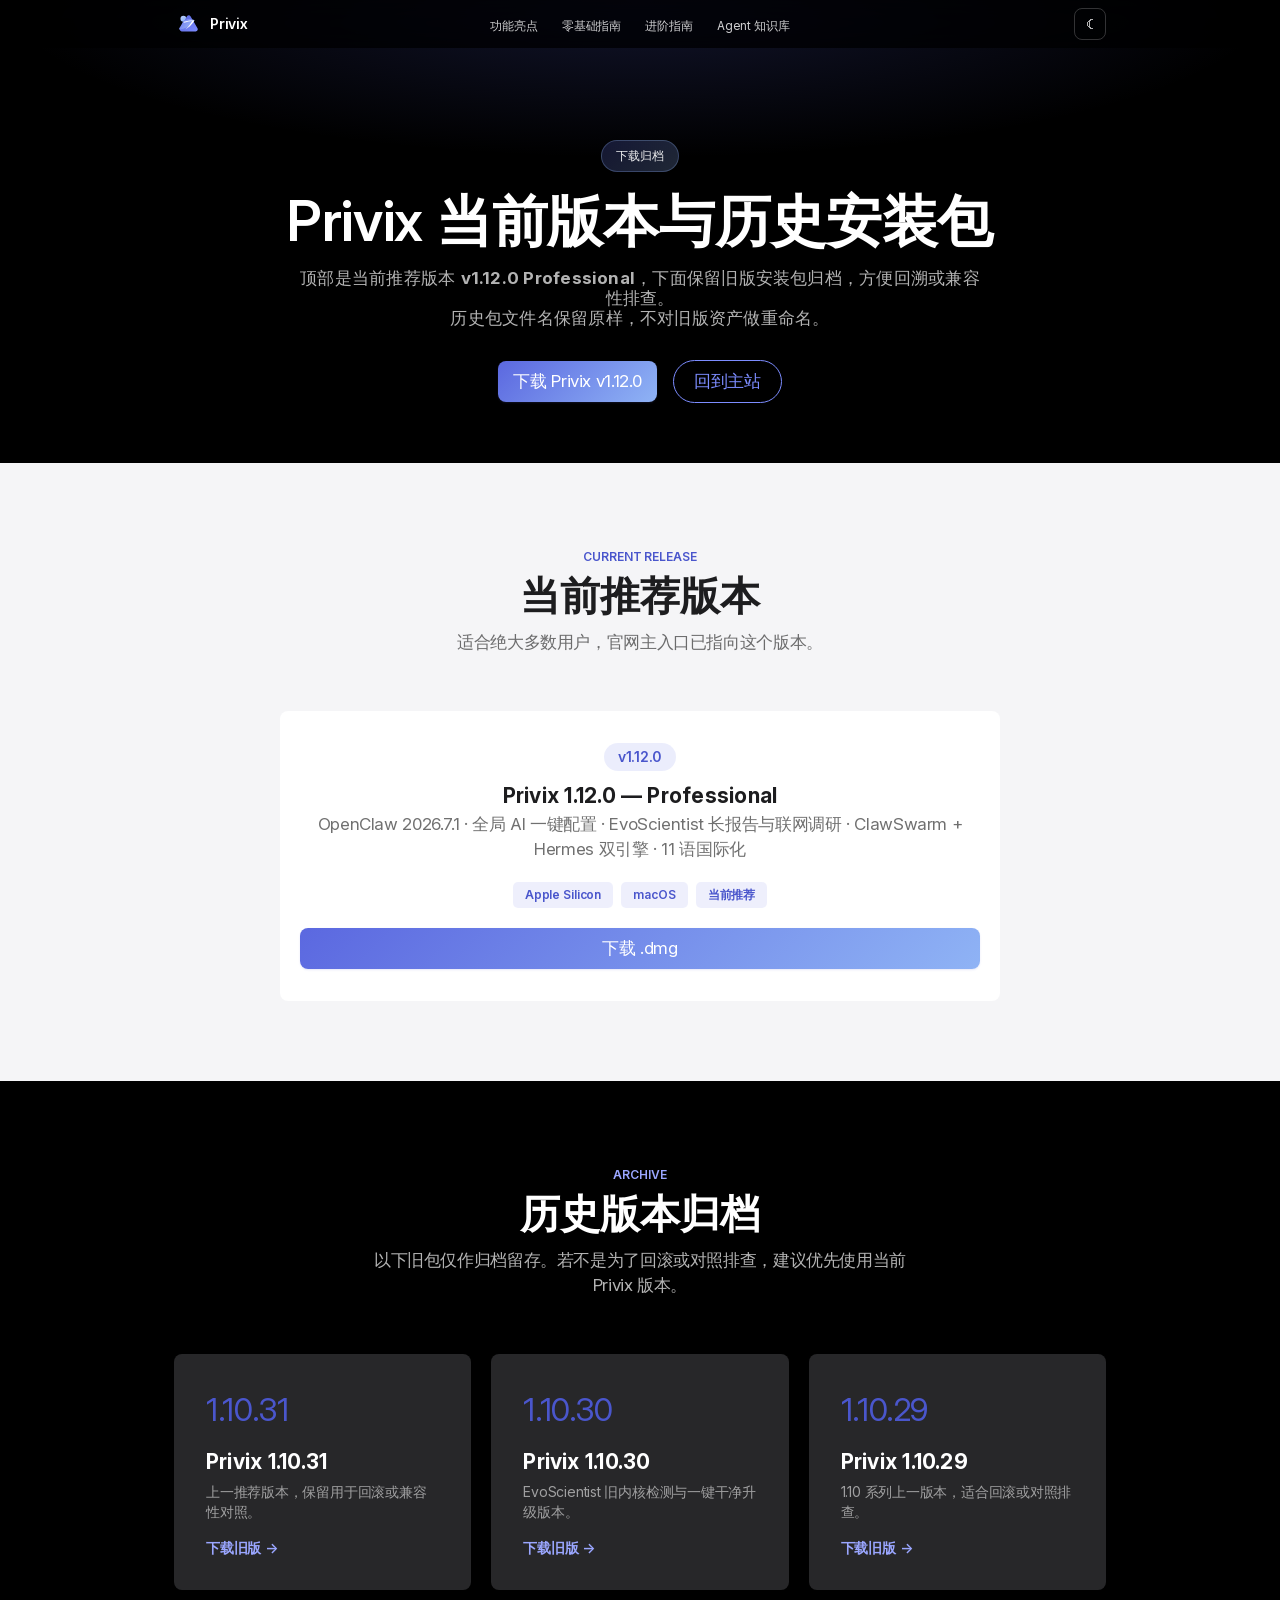
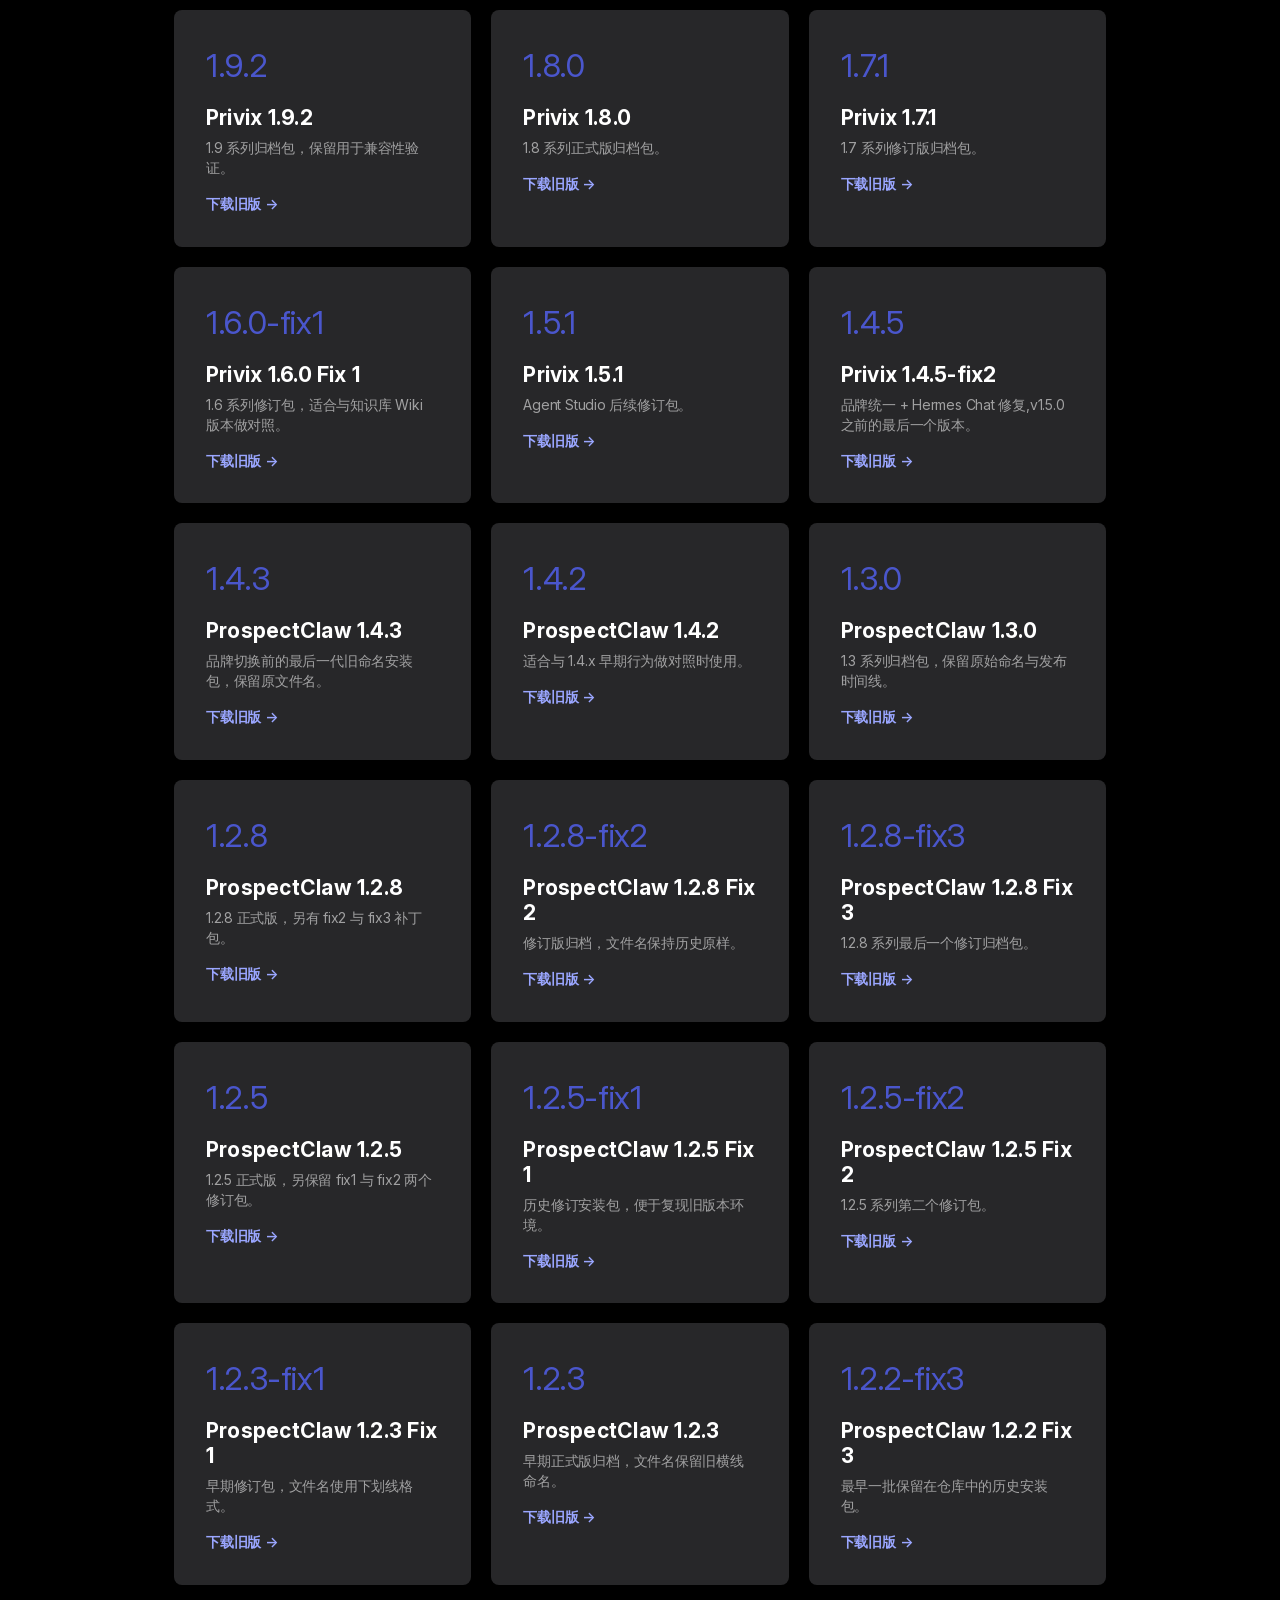
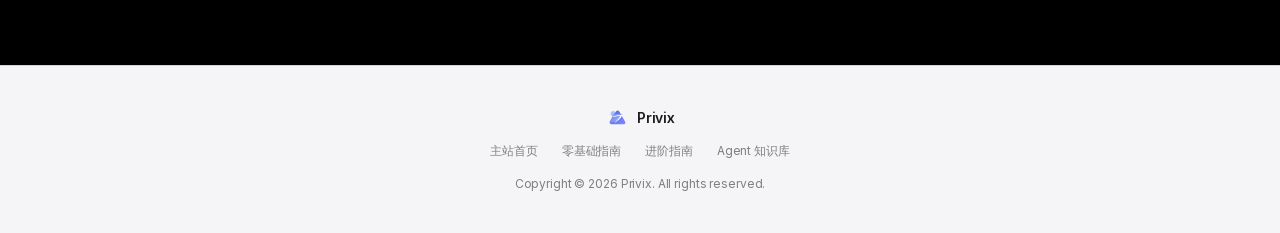
==== commit 4fbb7b4d: "release(v1.12.0): 发布默认免密码与签名自动更新" ====
--- a/downloads/index.html
+++ b/downloads/index.html
@@ -4,18 +4,18 @@
   <meta charset="UTF-8">
   <meta name="viewport" content="width=device-width, initial-scale=1.0">
   <title>Privix 下载归档 | macOS 本地 AI Agent 平台安装包</title>
-  <meta name="description" content="下载 Privix 当前 macOS 安装包 v1.10.31，并查看 Privix 与 ProspectClaw 历史版本归档，适用于回滚、兼容性排查和版本对照。">
+  <meta name="description" content="下载 Privix 当前 macOS 安装包 v1.12.0，并查看 Privix 与 ProspectClaw 历史版本归档，适用于回滚、兼容性排查和版本对照。">
   <meta name="robots" content="index,follow,max-image-preview:large">
   <link rel="canonical" href="https://www.privix.cn/downloads/">
   <meta property="og:title" content="Privix 下载归档 | macOS 本地 AI Agent 平台安装包">
-  <meta property="og:description" content="下载 Privix 当前版本 v1.10.31，并访问历史安装包归档。">
+  <meta property="og:description" content="下载 Privix 当前版本 v1.12.0，并访问历史安装包归档。">
   <meta property="og:type" content="website">
   <meta property="og:url" content="https://www.privix.cn/downloads/">
   <meta property="og:site_name" content="Privix">
   <meta property="og:locale" content="zh_CN">
   <meta property="og:image" content="https://www.privix.cn/screenshots/desktop-overview.png">
   <meta name="twitter:card" content="summary_large_image">
-  <meta name="twitter:title" content="Privix 下载归档 | v1.10.31">
+  <meta name="twitter:title" content="Privix 下载归档 | v1.12.0">
   <meta name="twitter:description" content="下载 Privix macOS 安装包，并查看历史版本归档。">
   <meta name="twitter:image" content="https://www.privix.cn/screenshots/desktop-overview.png">
   <meta name="theme-color" content="#0f172a">
@@ -43,8 +43,8 @@
           "name": "Privix",
           "applicationCategory": "BusinessApplication",
           "operatingSystem": "macOS",
-          "softwareVersion": "1.10.31",
-          "downloadUrl": "https://www.privix.cn/downloads/Privix_1.10.31_aarch64.dmg",
+          "softwareVersion": "1.12.0",
+          "downloadUrl": "https://www.privix.cn/downloads/Privix_1.12.0_aarch64.dmg",
           "offers": {
             "@type": "Offer",
             "price": "0",
@@ -93,11 +93,11 @@
     <div class="hero-badge reveal">下载归档</div>
     <h1 class="hero-title reveal">Privix 当前版本与历史安装包</h1>
     <p class="hero-subtitle reveal">
-      顶部是当前推荐版本 <strong>v1.10.31 Professional</strong>，下面保留旧版安装包归档，方便回溯或兼容性排查。<br>
+      顶部是当前推荐版本 <strong>v1.12.0 Professional</strong>，下面保留旧版安装包归档，方便回溯或兼容性排查。<br>
       历史包文件名保留原样，不对旧版资产做重命名。
     </p>
     <div class="hero-ctas reveal">
-      <a href="/downloads/Privix_1.10.31_aarch64.dmg" class="btn btn-primary">下载 Privix v1.10.31</a>
+      <a href="/downloads/Privix_1.12.0_aarch64.dmg" class="btn btn-primary">下载 Privix v1.12.0</a>
       <a href="/index.html" class="btn btn-outline">回到主站</a>
     </div>
   </div>
@@ -111,15 +111,15 @@
       <p class="section-subtitle">适合绝大多数用户，官网主入口已指向这个版本。</p>
     </div>
     <div class="download-card reveal" style="max-width:720px;margin:0 auto;">
-      <div class="download-badge">v1.10.31</div>
-      <h3 class="download-card-title">Privix 1.10.31 — Professional</h3>
-      <p class="showcase-desc" style="margin-bottom:20px;">ClawSwarm MiniMax M3 · OpenClaw 6.5 策略 · Prospect-Research 一屏工作台 · OpenClaw + Hermes 双引擎 · 行业模块与 11 语国际化</p>
+      <div class="download-badge">v1.12.0</div>
+      <h3 class="download-card-title">Privix 1.12.0 — Professional</h3>
+      <p class="showcase-desc" style="margin-bottom:20px;">OpenClaw 2026.7.1 · 全局 AI 一键配置 · EvoScientist 长报告与联网调研 · ClawSwarm + Hermes 双引擎 · 11 语国际化</p>
       <div class="showcase-chips" style="justify-content:center;margin-bottom:20px;">
         <span class="chip">Apple Silicon</span>
         <span class="chip">macOS</span>
         <span class="chip">当前推荐</span>
       </div>
-      <a href="/downloads/Privix_1.10.31_aarch64.dmg" class="btn btn-primary">下载 .dmg</a>
+      <a href="/downloads/Privix_1.12.0_aarch64.dmg" class="btn btn-primary">下载 .dmg</a>
     </div>
   </div>
 </section>
@@ -132,6 +132,12 @@
       <p class="section-subtitle">以下旧包仅作归档留存。若不是为了回滚或对照排查，建议优先使用当前 Privix 版本。</p>
     </div>
     <div class="docs-grid">
+      <a class="doc-card reveal" href="/downloads/Privix_1.10.31_aarch64.dmg">
+        <div class="doc-card-icon">1.10.31</div>
+        <div class="doc-card-title">Privix 1.10.31</div>
+        <div class="doc-card-desc">上一推荐版本，保留用于回滚或兼容性对照。</div>
+        <div class="doc-card-link">下载旧版 →</div>
+      </a>
       <a class="doc-card reveal" href="/downloads/Privix_1.10.30_aarch64.dmg">
         <div class="doc-card-icon">1.10.30</div>
         <div class="doc-card-title">Privix 1.10.30</div>
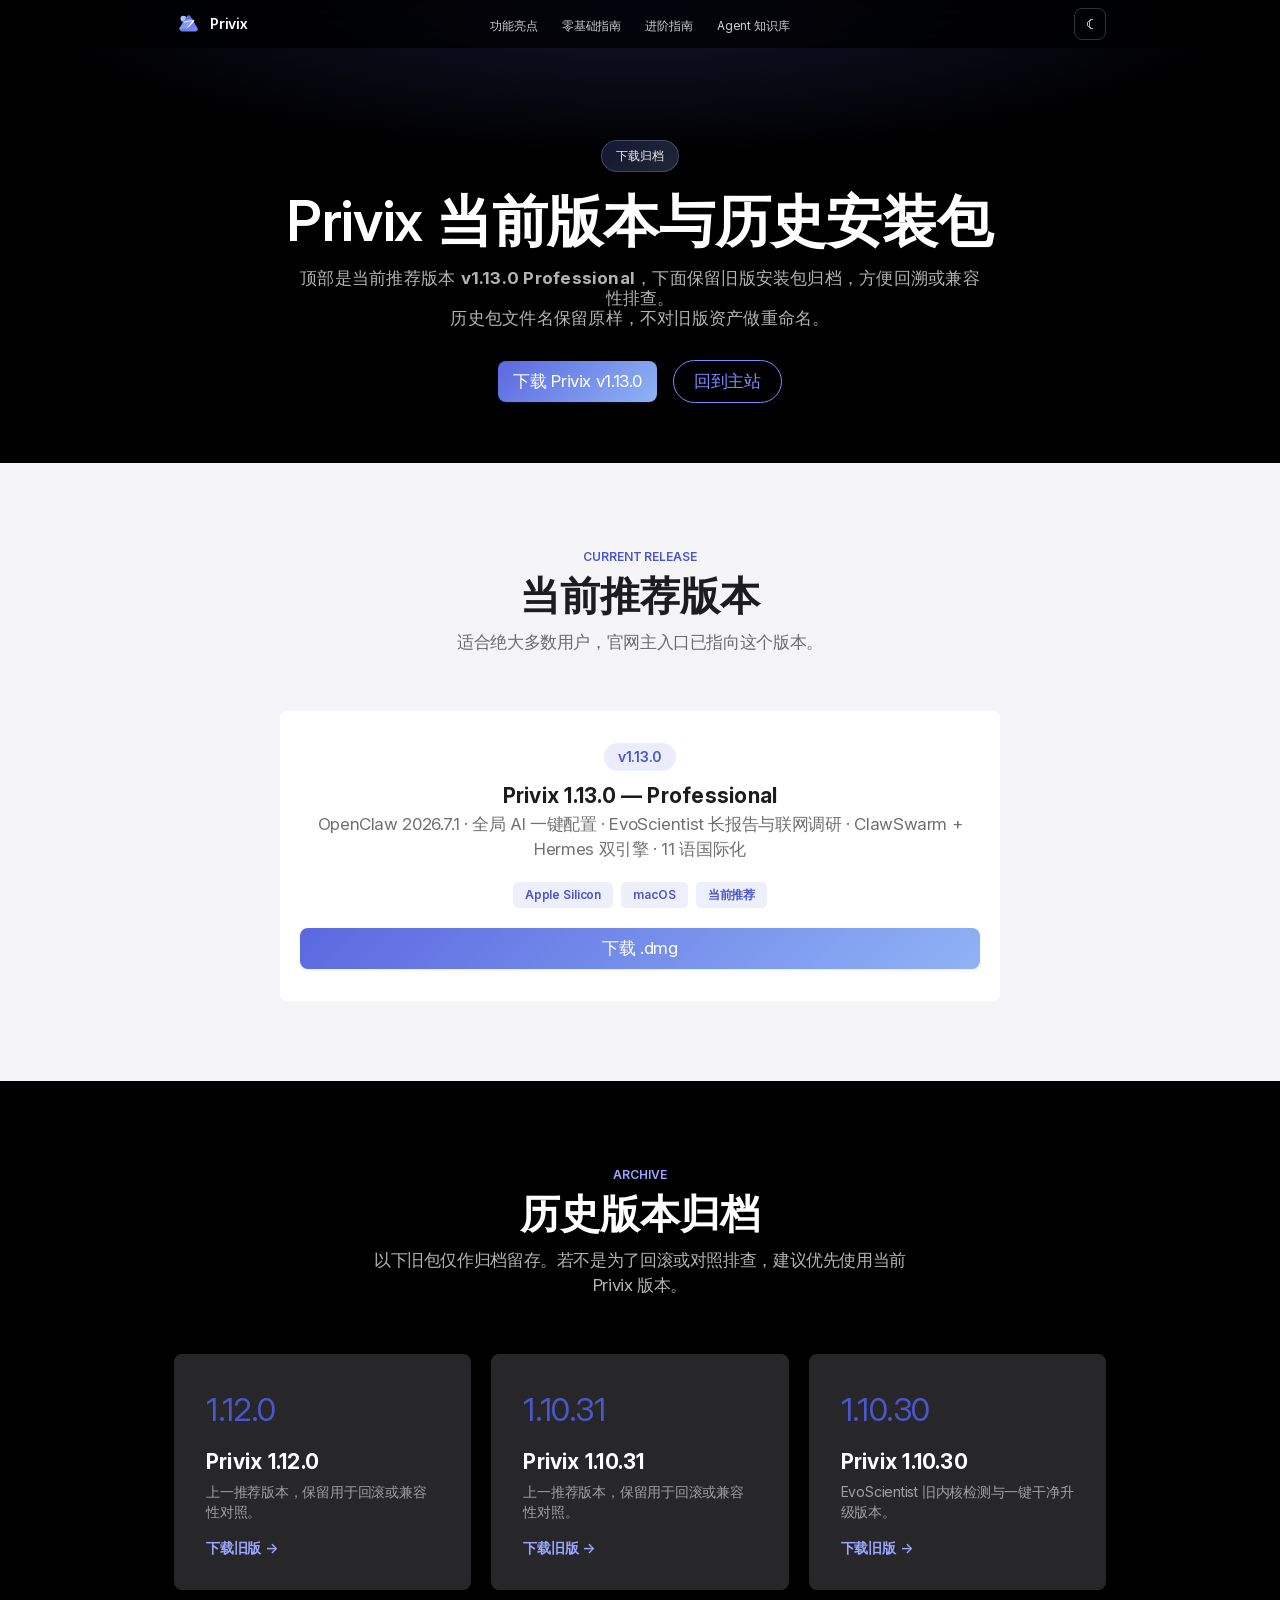
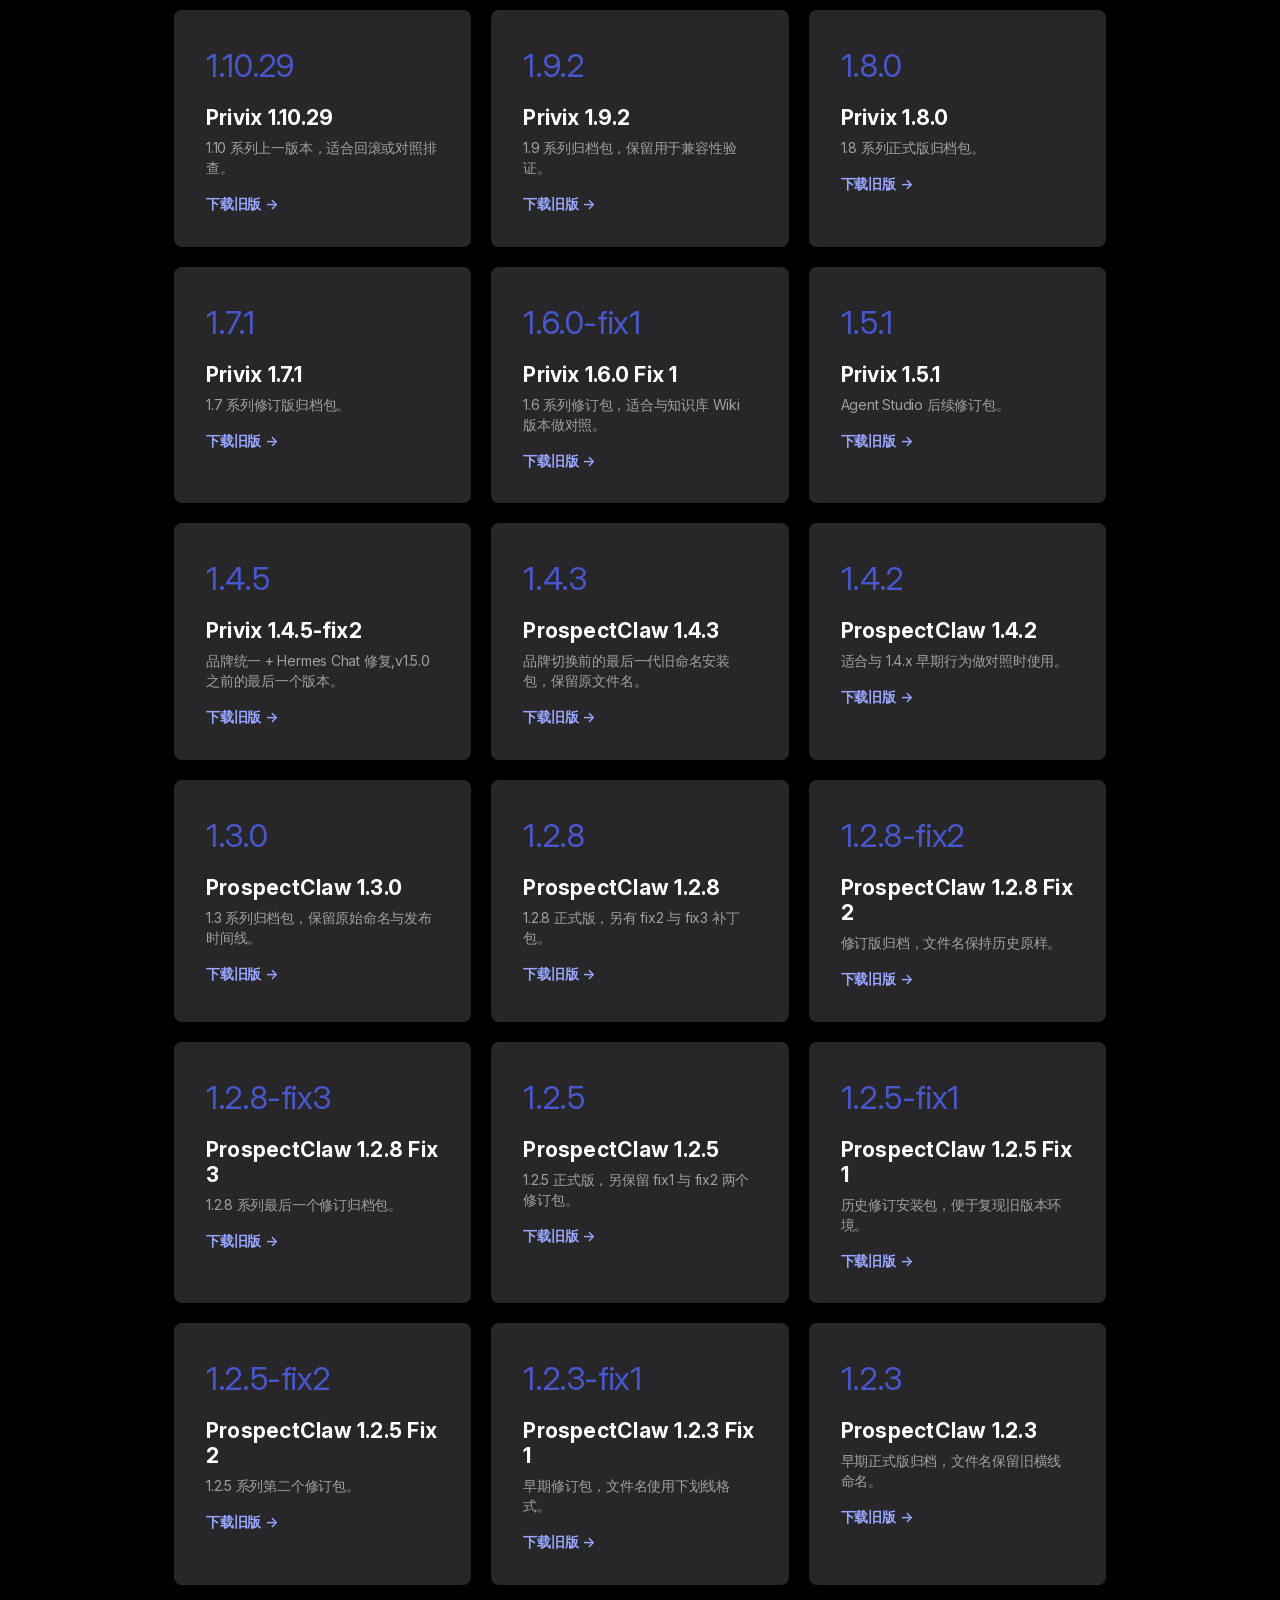
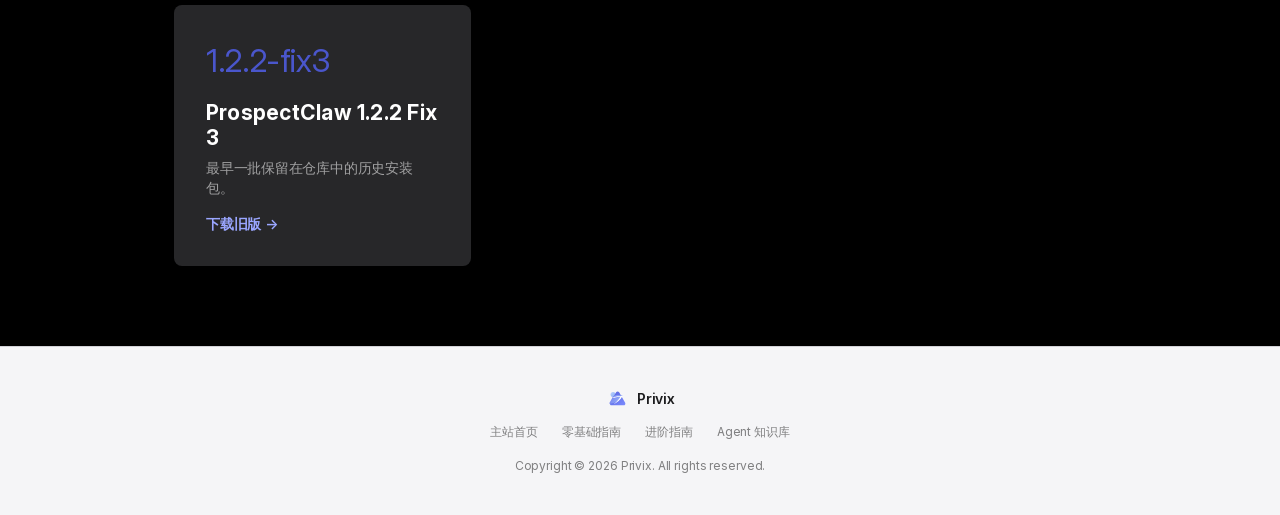
==== commit 5904ebc0: "feat(site): prepare Privix 1.13.0 download pages" ====
--- a/downloads/index.html
+++ b/downloads/index.html
@@ -4,18 +4,18 @@
   <meta charset="UTF-8">
   <meta name="viewport" content="width=device-width, initial-scale=1.0">
   <title>Privix 下载归档 | macOS 本地 AI Agent 平台安装包</title>
-  <meta name="description" content="下载 Privix 当前 macOS 安装包 v1.12.0，并查看 Privix 与 ProspectClaw 历史版本归档，适用于回滚、兼容性排查和版本对照。">
+  <meta name="description" content="下载 Privix 当前 macOS 安装包 v1.13.0，并查看 Privix 与 ProspectClaw 历史版本归档，适用于回滚、兼容性排查和版本对照。">
   <meta name="robots" content="index,follow,max-image-preview:large">
   <link rel="canonical" href="https://www.privix.cn/downloads/">
   <meta property="og:title" content="Privix 下载归档 | macOS 本地 AI Agent 平台安装包">
-  <meta property="og:description" content="下载 Privix 当前版本 v1.12.0，并访问历史安装包归档。">
+  <meta property="og:description" content="下载 Privix 当前版本 v1.13.0，并访问历史安装包归档。">
   <meta property="og:type" content="website">
   <meta property="og:url" content="https://www.privix.cn/downloads/">
   <meta property="og:site_name" content="Privix">
   <meta property="og:locale" content="zh_CN">
   <meta property="og:image" content="https://www.privix.cn/screenshots/desktop-overview.png">
   <meta name="twitter:card" content="summary_large_image">
-  <meta name="twitter:title" content="Privix 下载归档 | v1.12.0">
+  <meta name="twitter:title" content="Privix 下载归档 | v1.13.0">
   <meta name="twitter:description" content="下载 Privix macOS 安装包，并查看历史版本归档。">
   <meta name="twitter:image" content="https://www.privix.cn/screenshots/desktop-overview.png">
   <meta name="theme-color" content="#0f172a">
@@ -43,8 +43,8 @@
           "name": "Privix",
           "applicationCategory": "BusinessApplication",
           "operatingSystem": "macOS",
-          "softwareVersion": "1.12.0",
-          "downloadUrl": "https://www.privix.cn/downloads/Privix_1.12.0_aarch64.dmg",
+          "softwareVersion": "1.13.0",
+          "downloadUrl": "https://www.privix.cn/downloads/Privix_1.13.0_aarch64.dmg",
           "offers": {
             "@type": "Offer",
             "price": "0",
@@ -93,11 +93,11 @@
     <div class="hero-badge reveal">下载归档</div>
     <h1 class="hero-title reveal">Privix 当前版本与历史安装包</h1>
     <p class="hero-subtitle reveal">
-      顶部是当前推荐版本 <strong>v1.12.0 Professional</strong>，下面保留旧版安装包归档，方便回溯或兼容性排查。<br>
+      顶部是当前推荐版本 <strong>v1.13.0 Professional</strong>，下面保留旧版安装包归档，方便回溯或兼容性排查。<br>
       历史包文件名保留原样，不对旧版资产做重命名。
     </p>
     <div class="hero-ctas reveal">
-      <a href="/downloads/Privix_1.12.0_aarch64.dmg" class="btn btn-primary">下载 Privix v1.12.0</a>
+      <a href="/downloads/Privix_1.13.0_aarch64.dmg" class="btn btn-primary">下载 Privix v1.13.0</a>
       <a href="/index.html" class="btn btn-outline">回到主站</a>
     </div>
   </div>
@@ -111,15 +111,15 @@
       <p class="section-subtitle">适合绝大多数用户，官网主入口已指向这个版本。</p>
     </div>
     <div class="download-card reveal" style="max-width:720px;margin:0 auto;">
-      <div class="download-badge">v1.12.0</div>
-      <h3 class="download-card-title">Privix 1.12.0 — Professional</h3>
+      <div class="download-badge">v1.13.0</div>
+      <h3 class="download-card-title">Privix 1.13.0 — Professional</h3>
       <p class="showcase-desc" style="margin-bottom:20px;">OpenClaw 2026.7.1 · 全局 AI 一键配置 · EvoScientist 长报告与联网调研 · ClawSwarm + Hermes 双引擎 · 11 语国际化</p>
       <div class="showcase-chips" style="justify-content:center;margin-bottom:20px;">
         <span class="chip">Apple Silicon</span>
         <span class="chip">macOS</span>
         <span class="chip">当前推荐</span>
       </div>
-      <a href="/downloads/Privix_1.12.0_aarch64.dmg" class="btn btn-primary">下载 .dmg</a>
+      <a href="/downloads/Privix_1.13.0_aarch64.dmg" class="btn btn-primary">下载 .dmg</a>
     </div>
   </div>
 </section>
@@ -132,6 +132,12 @@
       <p class="section-subtitle">以下旧包仅作归档留存。若不是为了回滚或对照排查，建议优先使用当前 Privix 版本。</p>
     </div>
     <div class="docs-grid">
+      <a class="doc-card reveal" href="/downloads/Privix_1.12.0_aarch64.dmg">
+        <div class="doc-card-icon">1.12.0</div>
+        <div class="doc-card-title">Privix 1.12.0</div>
+        <div class="doc-card-desc">上一推荐版本，保留用于回滚或兼容性对照。</div>
+        <div class="doc-card-link">下载旧版 →</div>
+      </a>
       <a class="doc-card reveal" href="/downloads/Privix_1.10.31_aarch64.dmg">
         <div class="doc-card-icon">1.10.31</div>
         <div class="doc-card-title">Privix 1.10.31</div>
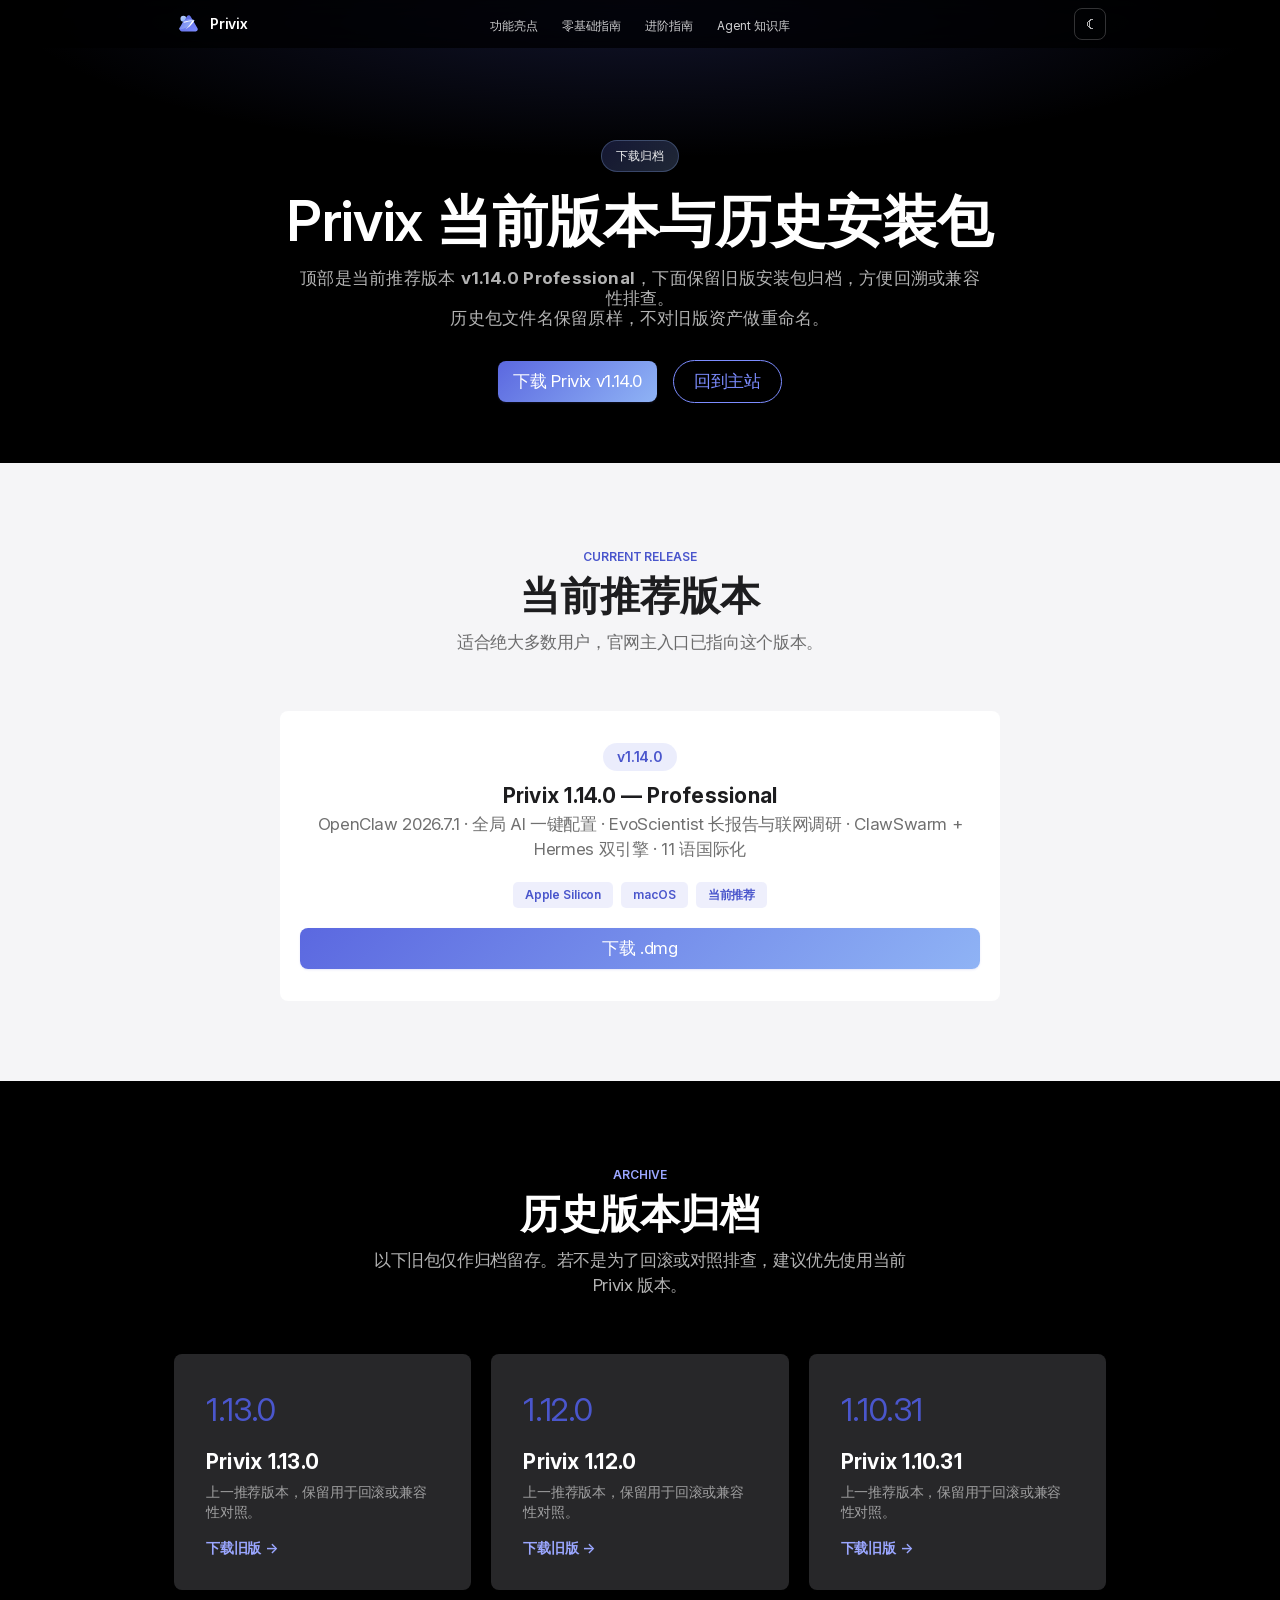
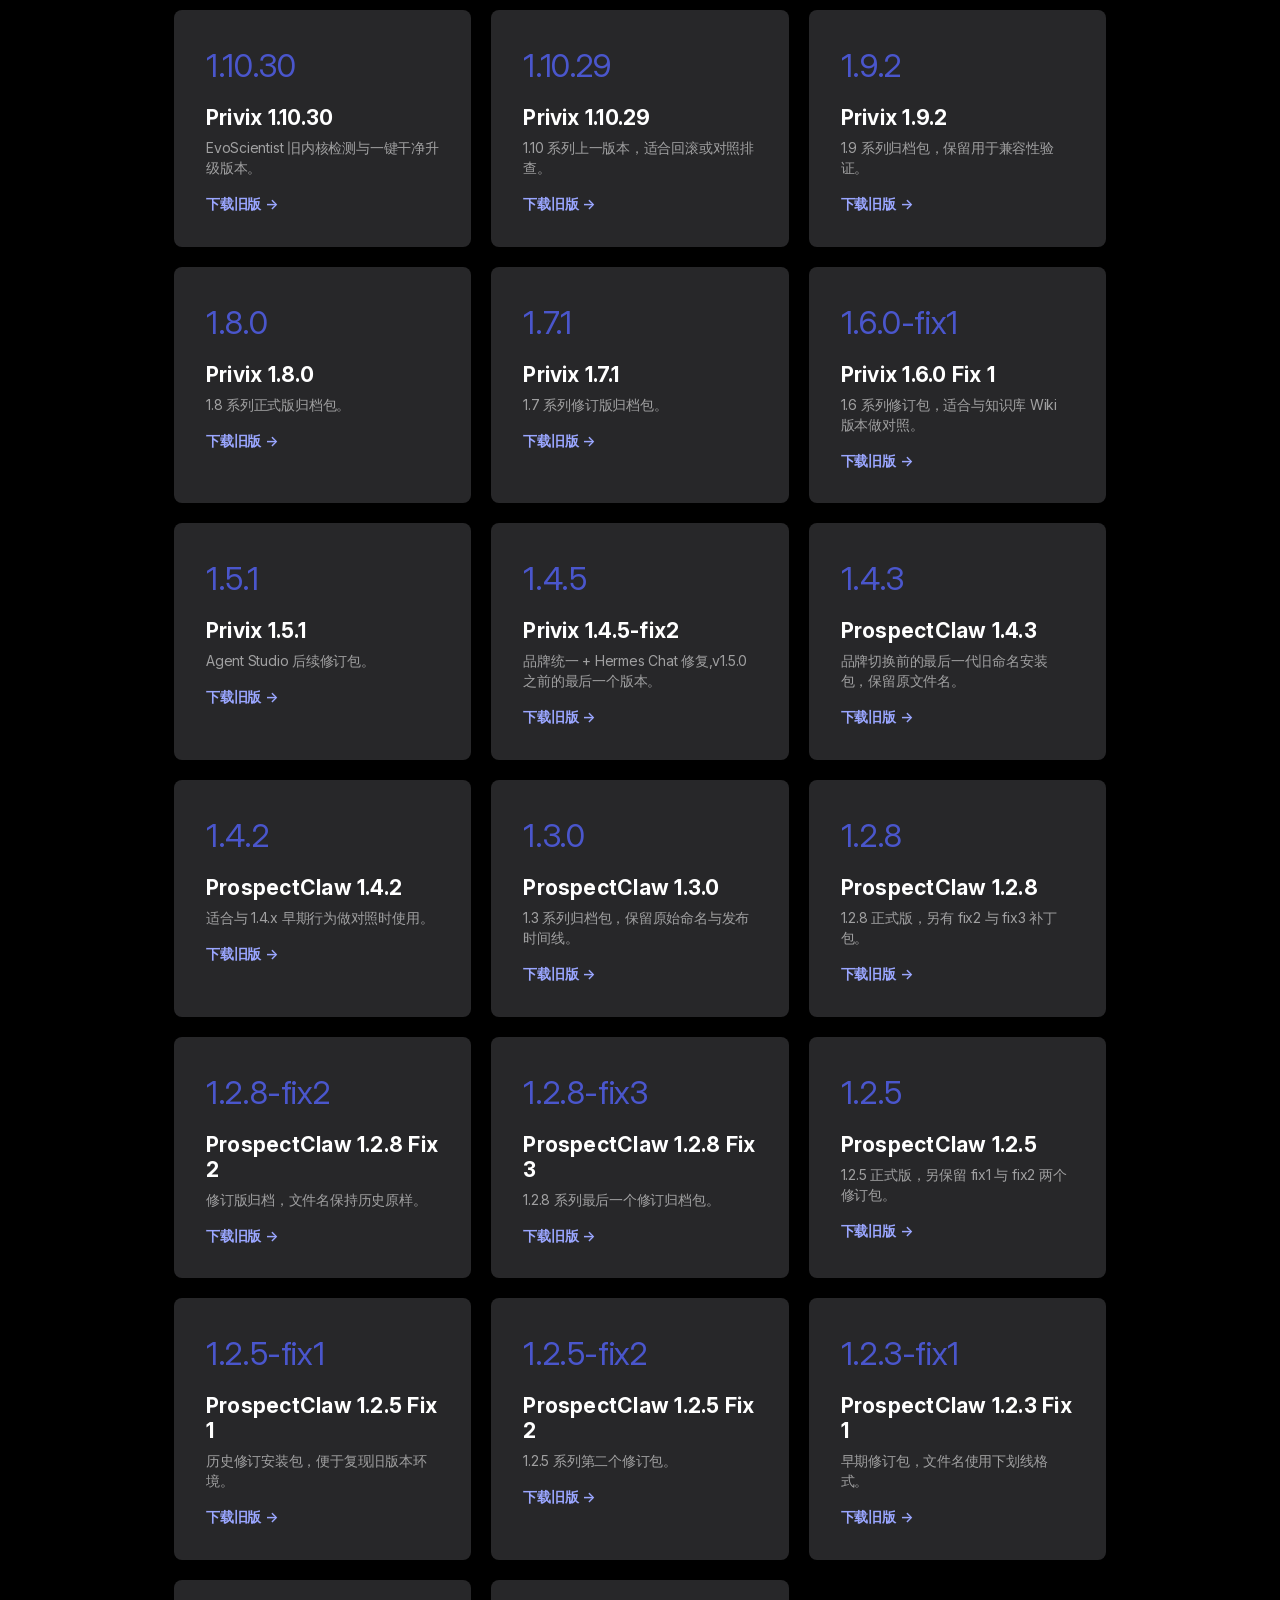
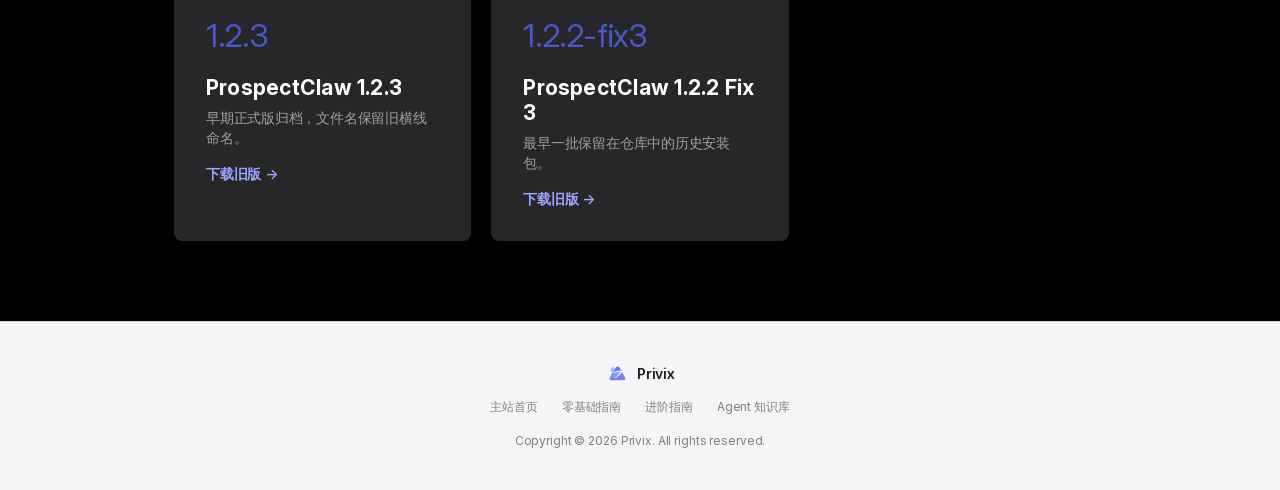
==== commit d952b58c: "release(v1.14.0): 官网下载 + 更新清单" ====
--- a/downloads/index.html
+++ b/downloads/index.html
@@ -4,18 +4,18 @@
   <meta charset="UTF-8">
   <meta name="viewport" content="width=device-width, initial-scale=1.0">
   <title>Privix 下载归档 | macOS 本地 AI Agent 平台安装包</title>
-  <meta name="description" content="下载 Privix 当前 macOS 安装包 v1.13.0，并查看 Privix 与 ProspectClaw 历史版本归档，适用于回滚、兼容性排查和版本对照。">
+  <meta name="description" content="下载 Privix 当前 macOS 安装包 v1.14.0，并查看 Privix 与 ProspectClaw 历史版本归档，适用于回滚、兼容性排查和版本对照。">
   <meta name="robots" content="index,follow,max-image-preview:large">
   <link rel="canonical" href="https://www.privix.cn/downloads/">
   <meta property="og:title" content="Privix 下载归档 | macOS 本地 AI Agent 平台安装包">
-  <meta property="og:description" content="下载 Privix 当前版本 v1.13.0，并访问历史安装包归档。">
+  <meta property="og:description" content="下载 Privix 当前版本 v1.14.0，并访问历史安装包归档。">
   <meta property="og:type" content="website">
   <meta property="og:url" content="https://www.privix.cn/downloads/">
   <meta property="og:site_name" content="Privix">
   <meta property="og:locale" content="zh_CN">
   <meta property="og:image" content="https://www.privix.cn/screenshots/desktop-overview.png">
   <meta name="twitter:card" content="summary_large_image">
-  <meta name="twitter:title" content="Privix 下载归档 | v1.13.0">
+  <meta name="twitter:title" content="Privix 下载归档 | v1.14.0">
   <meta name="twitter:description" content="下载 Privix macOS 安装包，并查看历史版本归档。">
   <meta name="twitter:image" content="https://www.privix.cn/screenshots/desktop-overview.png">
   <meta name="theme-color" content="#0f172a">
@@ -43,8 +43,8 @@
           "name": "Privix",
           "applicationCategory": "BusinessApplication",
           "operatingSystem": "macOS",
-          "softwareVersion": "1.13.0",
-          "downloadUrl": "https://www.privix.cn/downloads/Privix_1.13.0_aarch64.dmg",
+          "softwareVersion": "1.14.0",
+          "downloadUrl": "https://www.privix.cn/downloads/Privix_1.14.0_aarch64.dmg",
           "offers": {
             "@type": "Offer",
             "price": "0",
@@ -93,11 +93,11 @@
     <div class="hero-badge reveal">下载归档</div>
     <h1 class="hero-title reveal">Privix 当前版本与历史安装包</h1>
     <p class="hero-subtitle reveal">
-      顶部是当前推荐版本 <strong>v1.13.0 Professional</strong>，下面保留旧版安装包归档，方便回溯或兼容性排查。<br>
+      顶部是当前推荐版本 <strong>v1.14.0 Professional</strong>，下面保留旧版安装包归档，方便回溯或兼容性排查。<br>
       历史包文件名保留原样，不对旧版资产做重命名。
     </p>
     <div class="hero-ctas reveal">
-      <a href="/downloads/Privix_1.13.0_aarch64.dmg" class="btn btn-primary">下载 Privix v1.13.0</a>
+      <a href="/downloads/Privix_1.14.0_aarch64.dmg" class="btn btn-primary">下载 Privix v1.14.0</a>
       <a href="/index.html" class="btn btn-outline">回到主站</a>
     </div>
   </div>
@@ -111,15 +111,15 @@
       <p class="section-subtitle">适合绝大多数用户，官网主入口已指向这个版本。</p>
     </div>
     <div class="download-card reveal" style="max-width:720px;margin:0 auto;">
-      <div class="download-badge">v1.13.0</div>
-      <h3 class="download-card-title">Privix 1.13.0 — Professional</h3>
+      <div class="download-badge">v1.14.0</div>
+      <h3 class="download-card-title">Privix 1.14.0 — Professional</h3>
       <p class="showcase-desc" style="margin-bottom:20px;">OpenClaw 2026.7.1 · 全局 AI 一键配置 · EvoScientist 长报告与联网调研 · ClawSwarm + Hermes 双引擎 · 11 语国际化</p>
       <div class="showcase-chips" style="justify-content:center;margin-bottom:20px;">
         <span class="chip">Apple Silicon</span>
         <span class="chip">macOS</span>
         <span class="chip">当前推荐</span>
       </div>
-      <a href="/downloads/Privix_1.13.0_aarch64.dmg" class="btn btn-primary">下载 .dmg</a>
+      <a href="/downloads/Privix_1.14.0_aarch64.dmg" class="btn btn-primary">下载 .dmg</a>
     </div>
   </div>
 </section>
@@ -132,6 +132,12 @@
       <p class="section-subtitle">以下旧包仅作归档留存。若不是为了回滚或对照排查，建议优先使用当前 Privix 版本。</p>
     </div>
     <div class="docs-grid">
+      <a class="doc-card reveal" href="/downloads/Privix_1.13.0_aarch64.dmg">
+        <div class="doc-card-icon">1.13.0</div>
+        <div class="doc-card-title">Privix 1.13.0</div>
+        <div class="doc-card-desc">上一推荐版本，保留用于回滚或兼容性对照。</div>
+        <div class="doc-card-link">下载旧版 →</div>
+      </a>
       <a class="doc-card reveal" href="/downloads/Privix_1.12.0_aarch64.dmg">
         <div class="doc-card-icon">1.12.0</div>
         <div class="doc-card-title">Privix 1.12.0</div>
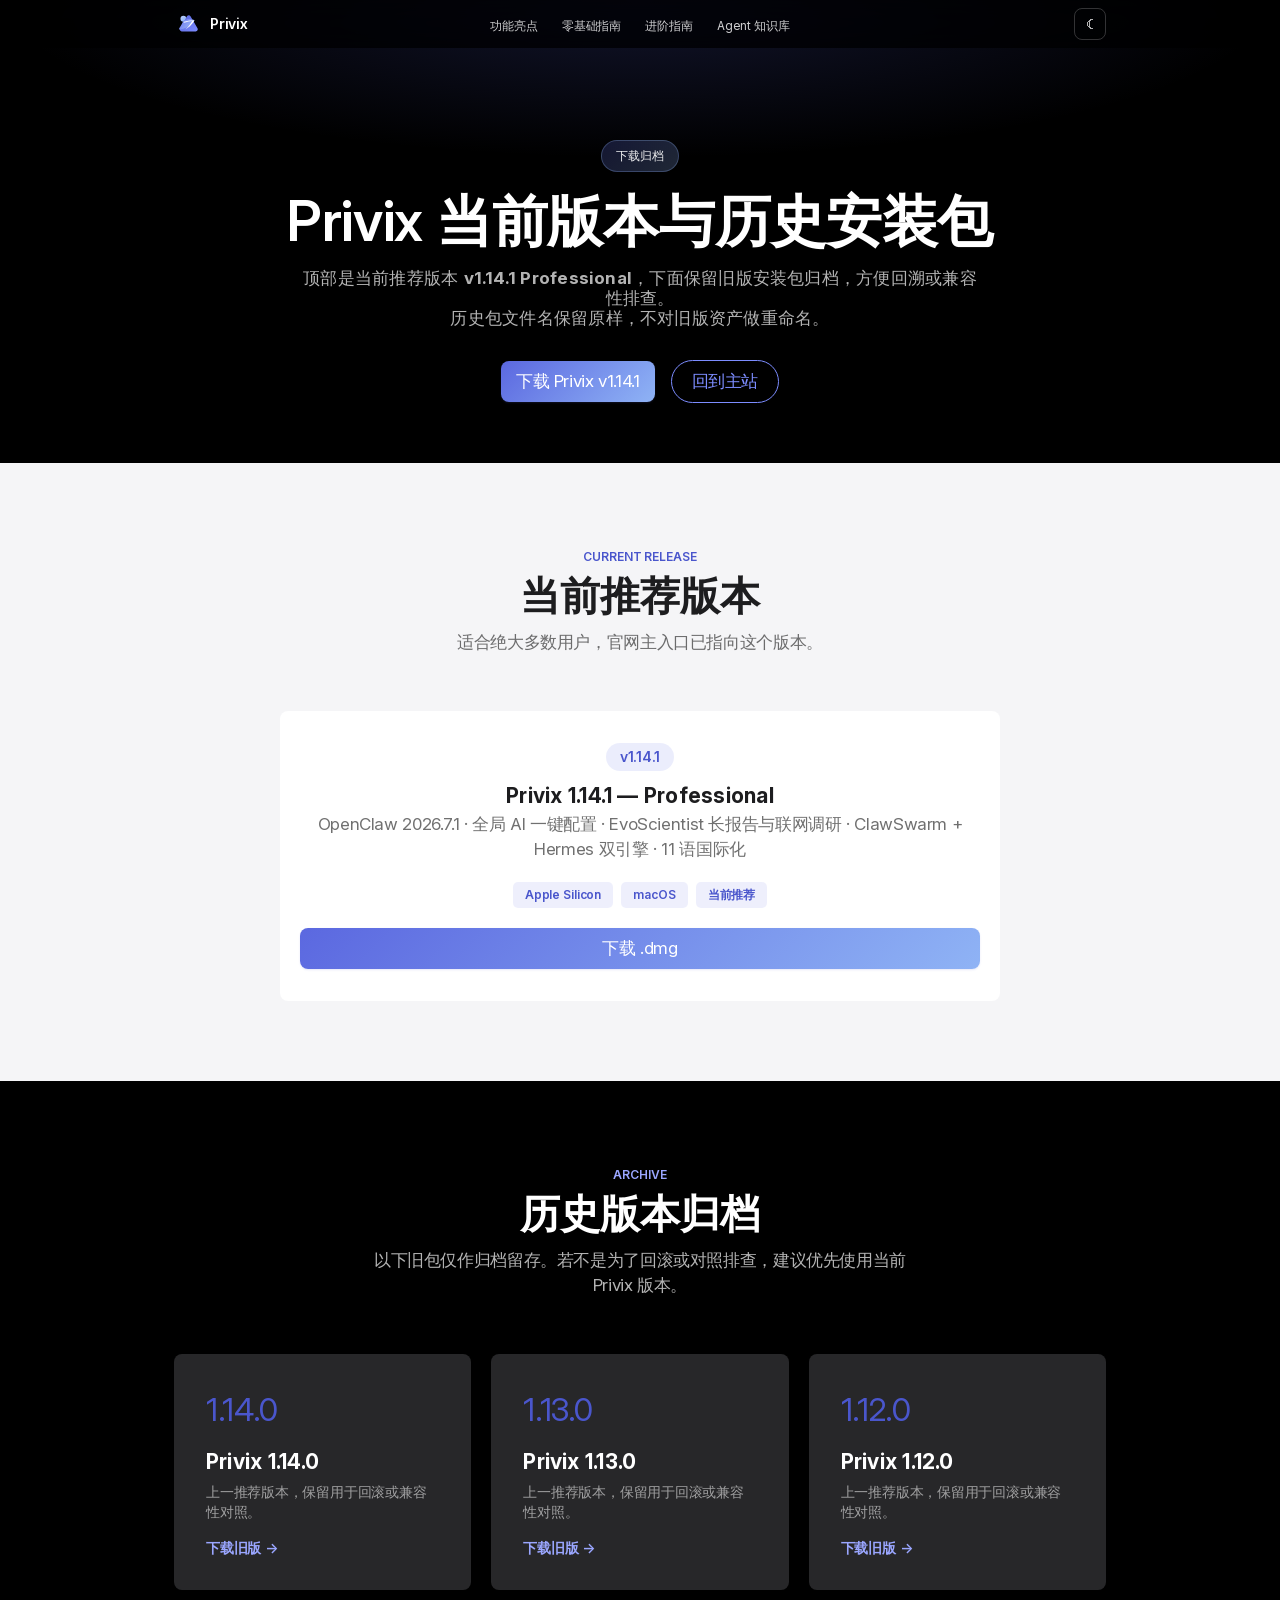
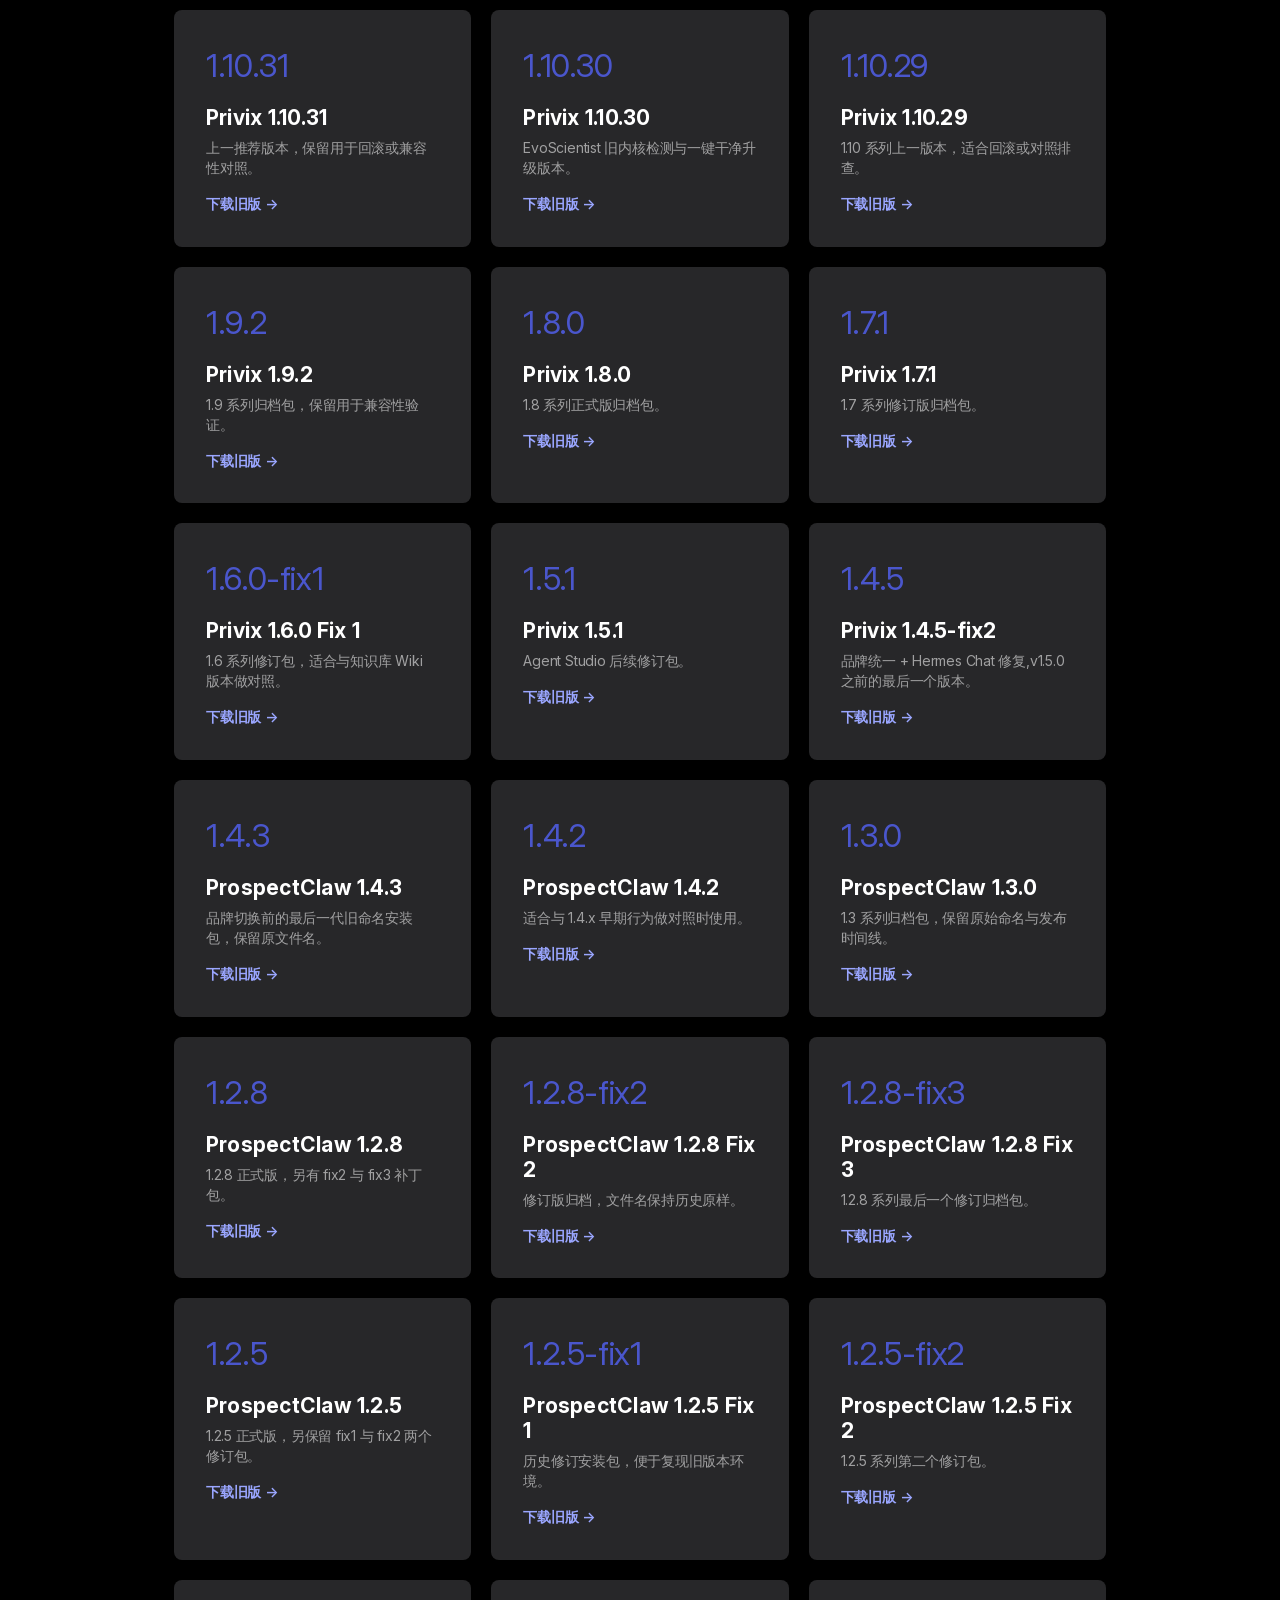
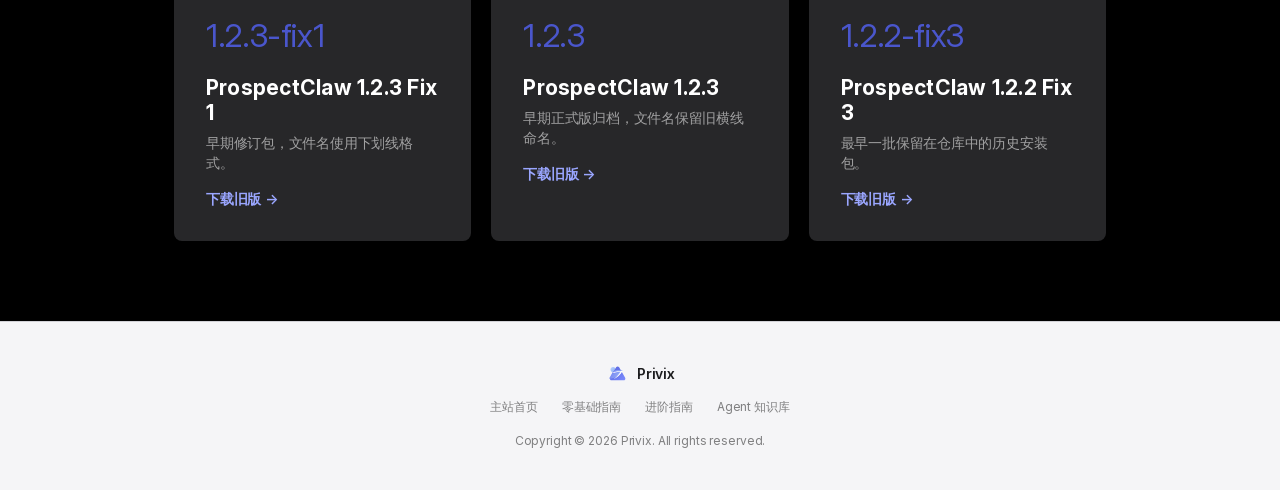
==== commit 350db54e: "release(v1.14.1): 官网下载 + 更新清单" ====
--- a/downloads/index.html
+++ b/downloads/index.html
@@ -4,18 +4,18 @@
   <meta charset="UTF-8">
   <meta name="viewport" content="width=device-width, initial-scale=1.0">
   <title>Privix 下载归档 | macOS 本地 AI Agent 平台安装包</title>
-  <meta name="description" content="下载 Privix 当前 macOS 安装包 v1.14.0，并查看 Privix 与 ProspectClaw 历史版本归档，适用于回滚、兼容性排查和版本对照。">
+  <meta name="description" content="下载 Privix 当前 macOS 安装包 v1.14.1，并查看 Privix 与 ProspectClaw 历史版本归档，适用于回滚、兼容性排查和版本对照。">
   <meta name="robots" content="index,follow,max-image-preview:large">
   <link rel="canonical" href="https://www.privix.cn/downloads/">
   <meta property="og:title" content="Privix 下载归档 | macOS 本地 AI Agent 平台安装包">
-  <meta property="og:description" content="下载 Privix 当前版本 v1.14.0，并访问历史安装包归档。">
+  <meta property="og:description" content="下载 Privix 当前版本 v1.14.1，并访问历史安装包归档。">
   <meta property="og:type" content="website">
   <meta property="og:url" content="https://www.privix.cn/downloads/">
   <meta property="og:site_name" content="Privix">
   <meta property="og:locale" content="zh_CN">
   <meta property="og:image" content="https://www.privix.cn/screenshots/desktop-overview.png">
   <meta name="twitter:card" content="summary_large_image">
-  <meta name="twitter:title" content="Privix 下载归档 | v1.14.0">
+  <meta name="twitter:title" content="Privix 下载归档 | v1.14.1">
   <meta name="twitter:description" content="下载 Privix macOS 安装包，并查看历史版本归档。">
   <meta name="twitter:image" content="https://www.privix.cn/screenshots/desktop-overview.png">
   <meta name="theme-color" content="#0f172a">
@@ -43,8 +43,8 @@
           "name": "Privix",
           "applicationCategory": "BusinessApplication",
           "operatingSystem": "macOS",
-          "softwareVersion": "1.14.0",
-          "downloadUrl": "https://www.privix.cn/downloads/Privix_1.14.0_aarch64.dmg",
+          "softwareVersion": "1.14.1",
+          "downloadUrl": "https://www.privix.cn/downloads/Privix_1.14.1_aarch64.dmg",
           "offers": {
             "@type": "Offer",
             "price": "0",
@@ -93,11 +93,11 @@
     <div class="hero-badge reveal">下载归档</div>
     <h1 class="hero-title reveal">Privix 当前版本与历史安装包</h1>
     <p class="hero-subtitle reveal">
-      顶部是当前推荐版本 <strong>v1.14.0 Professional</strong>，下面保留旧版安装包归档，方便回溯或兼容性排查。<br>
+      顶部是当前推荐版本 <strong>v1.14.1 Professional</strong>，下面保留旧版安装包归档，方便回溯或兼容性排查。<br>
       历史包文件名保留原样，不对旧版资产做重命名。
     </p>
     <div class="hero-ctas reveal">
-      <a href="/downloads/Privix_1.14.0_aarch64.dmg" class="btn btn-primary">下载 Privix v1.14.0</a>
+      <a href="/downloads/Privix_1.14.1_aarch64.dmg" class="btn btn-primary">下载 Privix v1.14.1</a>
       <a href="/index.html" class="btn btn-outline">回到主站</a>
     </div>
   </div>
@@ -111,15 +111,15 @@
       <p class="section-subtitle">适合绝大多数用户，官网主入口已指向这个版本。</p>
     </div>
     <div class="download-card reveal" style="max-width:720px;margin:0 auto;">
-      <div class="download-badge">v1.14.0</div>
-      <h3 class="download-card-title">Privix 1.14.0 — Professional</h3>
+      <div class="download-badge">v1.14.1</div>
+      <h3 class="download-card-title">Privix 1.14.1 — Professional</h3>
       <p class="showcase-desc" style="margin-bottom:20px;">OpenClaw 2026.7.1 · 全局 AI 一键配置 · EvoScientist 长报告与联网调研 · ClawSwarm + Hermes 双引擎 · 11 语国际化</p>
       <div class="showcase-chips" style="justify-content:center;margin-bottom:20px;">
         <span class="chip">Apple Silicon</span>
         <span class="chip">macOS</span>
         <span class="chip">当前推荐</span>
       </div>
-      <a href="/downloads/Privix_1.14.0_aarch64.dmg" class="btn btn-primary">下载 .dmg</a>
+      <a href="/downloads/Privix_1.14.1_aarch64.dmg" class="btn btn-primary">下载 .dmg</a>
     </div>
   </div>
 </section>
@@ -132,6 +132,12 @@
       <p class="section-subtitle">以下旧包仅作归档留存。若不是为了回滚或对照排查，建议优先使用当前 Privix 版本。</p>
     </div>
     <div class="docs-grid">
+      <a class="doc-card reveal" href="/downloads/Privix_1.14.0_aarch64.dmg">
+        <div class="doc-card-icon">1.14.0</div>
+        <div class="doc-card-title">Privix 1.14.0</div>
+        <div class="doc-card-desc">上一推荐版本，保留用于回滚或兼容性对照。</div>
+        <div class="doc-card-link">下载旧版 →</div>
+      </a>
       <a class="doc-card reveal" href="/downloads/Privix_1.13.0_aarch64.dmg">
         <div class="doc-card-icon">1.13.0</div>
         <div class="doc-card-title">Privix 1.13.0</div>
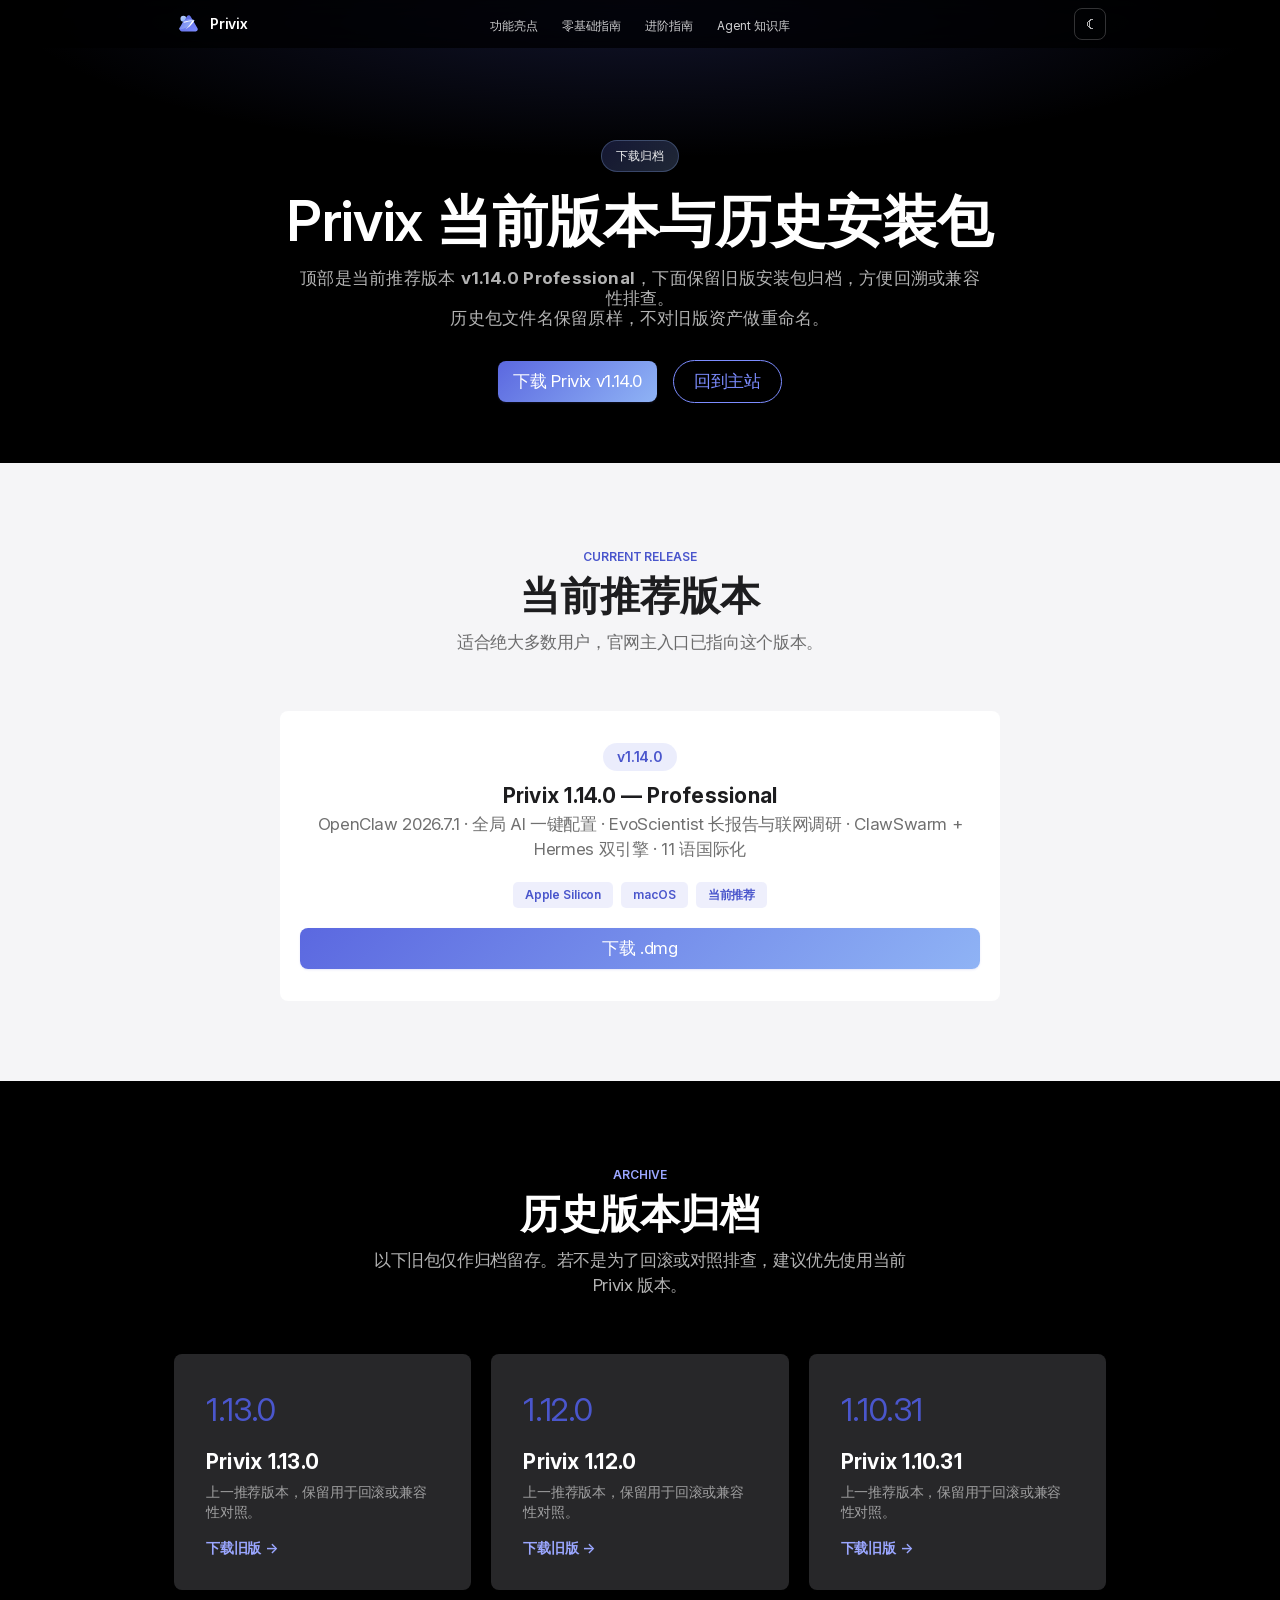
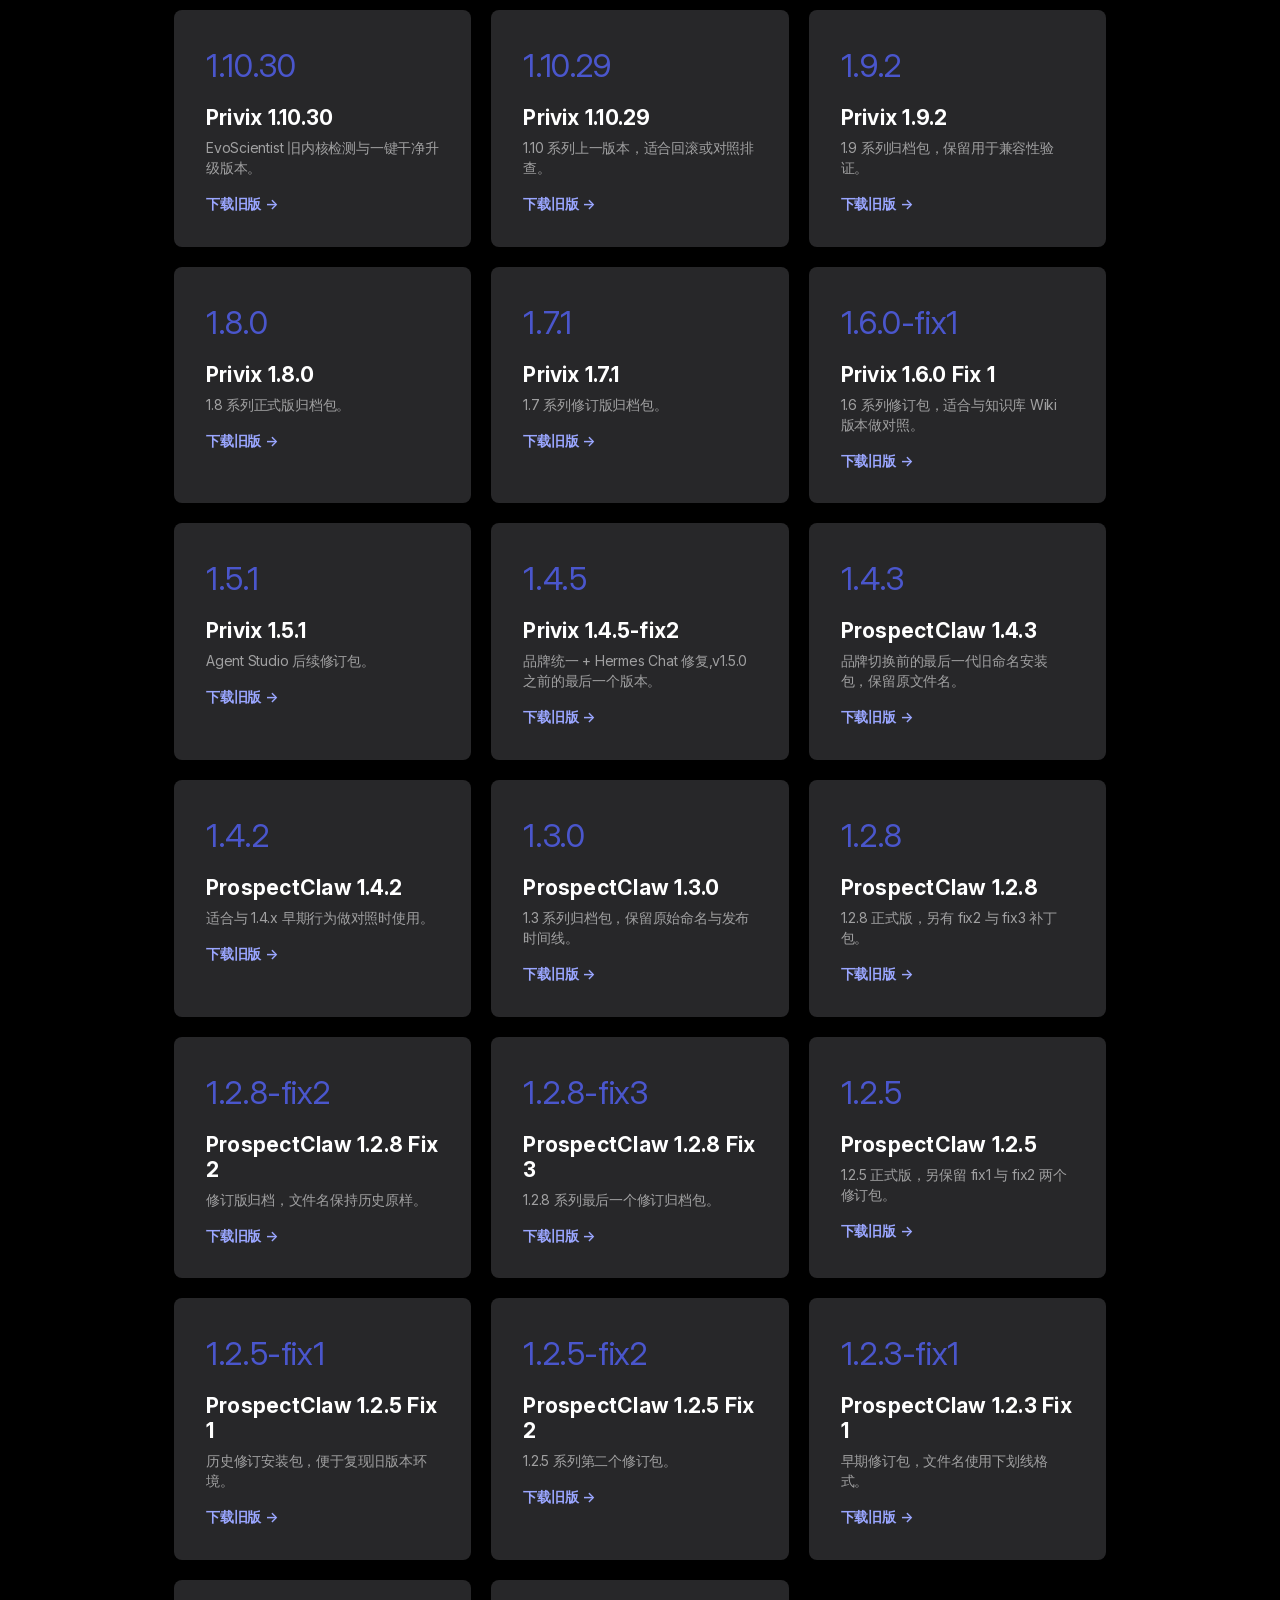
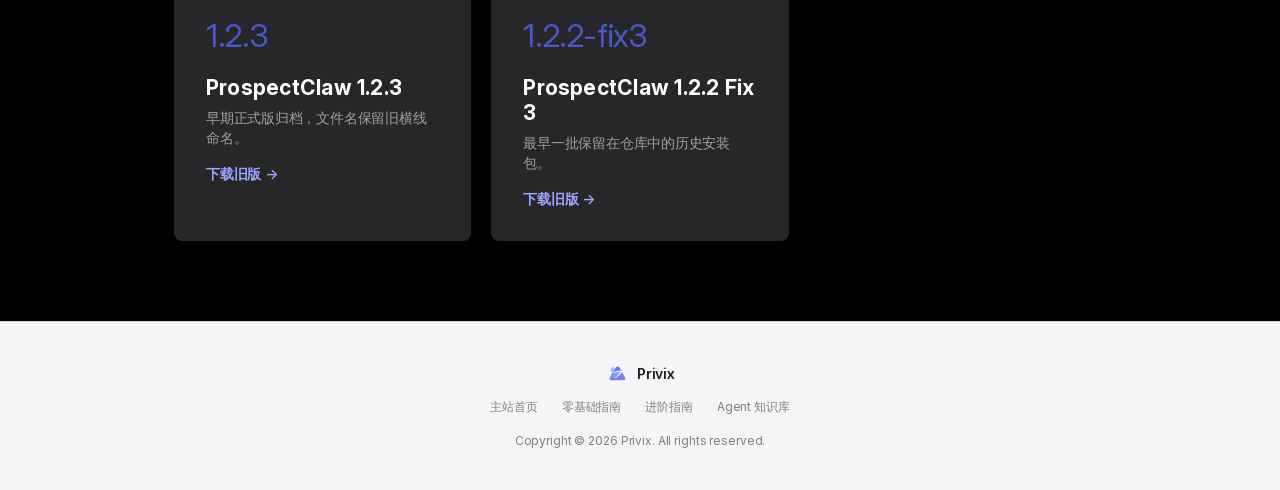
==== commit f410728e: "revert(release): hold 1.14.1 after cloud validation failures" ====
--- a/downloads/index.html
+++ b/downloads/index.html
@@ -4,18 +4,18 @@
   <meta charset="UTF-8">
   <meta name="viewport" content="width=device-width, initial-scale=1.0">
   <title>Privix 下载归档 | macOS 本地 AI Agent 平台安装包</title>
-  <meta name="description" content="下载 Privix 当前 macOS 安装包 v1.14.1，并查看 Privix 与 ProspectClaw 历史版本归档，适用于回滚、兼容性排查和版本对照。">
+  <meta name="description" content="下载 Privix 当前 macOS 安装包 v1.14.0，并查看 Privix 与 ProspectClaw 历史版本归档，适用于回滚、兼容性排查和版本对照。">
   <meta name="robots" content="index,follow,max-image-preview:large">
   <link rel="canonical" href="https://www.privix.cn/downloads/">
   <meta property="og:title" content="Privix 下载归档 | macOS 本地 AI Agent 平台安装包">
-  <meta property="og:description" content="下载 Privix 当前版本 v1.14.1，并访问历史安装包归档。">
+  <meta property="og:description" content="下载 Privix 当前版本 v1.14.0，并访问历史安装包归档。">
   <meta property="og:type" content="website">
   <meta property="og:url" content="https://www.privix.cn/downloads/">
   <meta property="og:site_name" content="Privix">
   <meta property="og:locale" content="zh_CN">
   <meta property="og:image" content="https://www.privix.cn/screenshots/desktop-overview.png">
   <meta name="twitter:card" content="summary_large_image">
-  <meta name="twitter:title" content="Privix 下载归档 | v1.14.1">
+  <meta name="twitter:title" content="Privix 下载归档 | v1.14.0">
   <meta name="twitter:description" content="下载 Privix macOS 安装包，并查看历史版本归档。">
   <meta name="twitter:image" content="https://www.privix.cn/screenshots/desktop-overview.png">
   <meta name="theme-color" content="#0f172a">
@@ -43,8 +43,8 @@
           "name": "Privix",
           "applicationCategory": "BusinessApplication",
           "operatingSystem": "macOS",
-          "softwareVersion": "1.14.1",
-          "downloadUrl": "https://www.privix.cn/downloads/Privix_1.14.1_aarch64.dmg",
+          "softwareVersion": "1.14.0",
+          "downloadUrl": "https://www.privix.cn/downloads/Privix_1.14.0_aarch64.dmg",
           "offers": {
             "@type": "Offer",
             "price": "0",
@@ -93,11 +93,11 @@
     <div class="hero-badge reveal">下载归档</div>
     <h1 class="hero-title reveal">Privix 当前版本与历史安装包</h1>
     <p class="hero-subtitle reveal">
-      顶部是当前推荐版本 <strong>v1.14.1 Professional</strong>，下面保留旧版安装包归档，方便回溯或兼容性排查。<br>
+      顶部是当前推荐版本 <strong>v1.14.0 Professional</strong>，下面保留旧版安装包归档，方便回溯或兼容性排查。<br>
       历史包文件名保留原样，不对旧版资产做重命名。
     </p>
     <div class="hero-ctas reveal">
-      <a href="/downloads/Privix_1.14.1_aarch64.dmg" class="btn btn-primary">下载 Privix v1.14.1</a>
+      <a href="/downloads/Privix_1.14.0_aarch64.dmg" class="btn btn-primary">下载 Privix v1.14.0</a>
       <a href="/index.html" class="btn btn-outline">回到主站</a>
     </div>
   </div>
@@ -111,15 +111,15 @@
       <p class="section-subtitle">适合绝大多数用户，官网主入口已指向这个版本。</p>
     </div>
     <div class="download-card reveal" style="max-width:720px;margin:0 auto;">
-      <div class="download-badge">v1.14.1</div>
-      <h3 class="download-card-title">Privix 1.14.1 — Professional</h3>
+      <div class="download-badge">v1.14.0</div>
+      <h3 class="download-card-title">Privix 1.14.0 — Professional</h3>
       <p class="showcase-desc" style="margin-bottom:20px;">OpenClaw 2026.7.1 · 全局 AI 一键配置 · EvoScientist 长报告与联网调研 · ClawSwarm + Hermes 双引擎 · 11 语国际化</p>
       <div class="showcase-chips" style="justify-content:center;margin-bottom:20px;">
         <span class="chip">Apple Silicon</span>
         <span class="chip">macOS</span>
         <span class="chip">当前推荐</span>
       </div>
-      <a href="/downloads/Privix_1.14.1_aarch64.dmg" class="btn btn-primary">下载 .dmg</a>
+      <a href="/downloads/Privix_1.14.0_aarch64.dmg" class="btn btn-primary">下载 .dmg</a>
     </div>
   </div>
 </section>
@@ -132,12 +132,6 @@
       <p class="section-subtitle">以下旧包仅作归档留存。若不是为了回滚或对照排查，建议优先使用当前 Privix 版本。</p>
     </div>
     <div class="docs-grid">
-      <a class="doc-card reveal" href="/downloads/Privix_1.14.0_aarch64.dmg">
-        <div class="doc-card-icon">1.14.0</div>
-        <div class="doc-card-title">Privix 1.14.0</div>
-        <div class="doc-card-desc">上一推荐版本，保留用于回滚或兼容性对照。</div>
-        <div class="doc-card-link">下载旧版 →</div>
-      </a>
       <a class="doc-card reveal" href="/downloads/Privix_1.13.0_aarch64.dmg">
         <div class="doc-card-icon">1.13.0</div>
         <div class="doc-card-title">Privix 1.13.0</div>
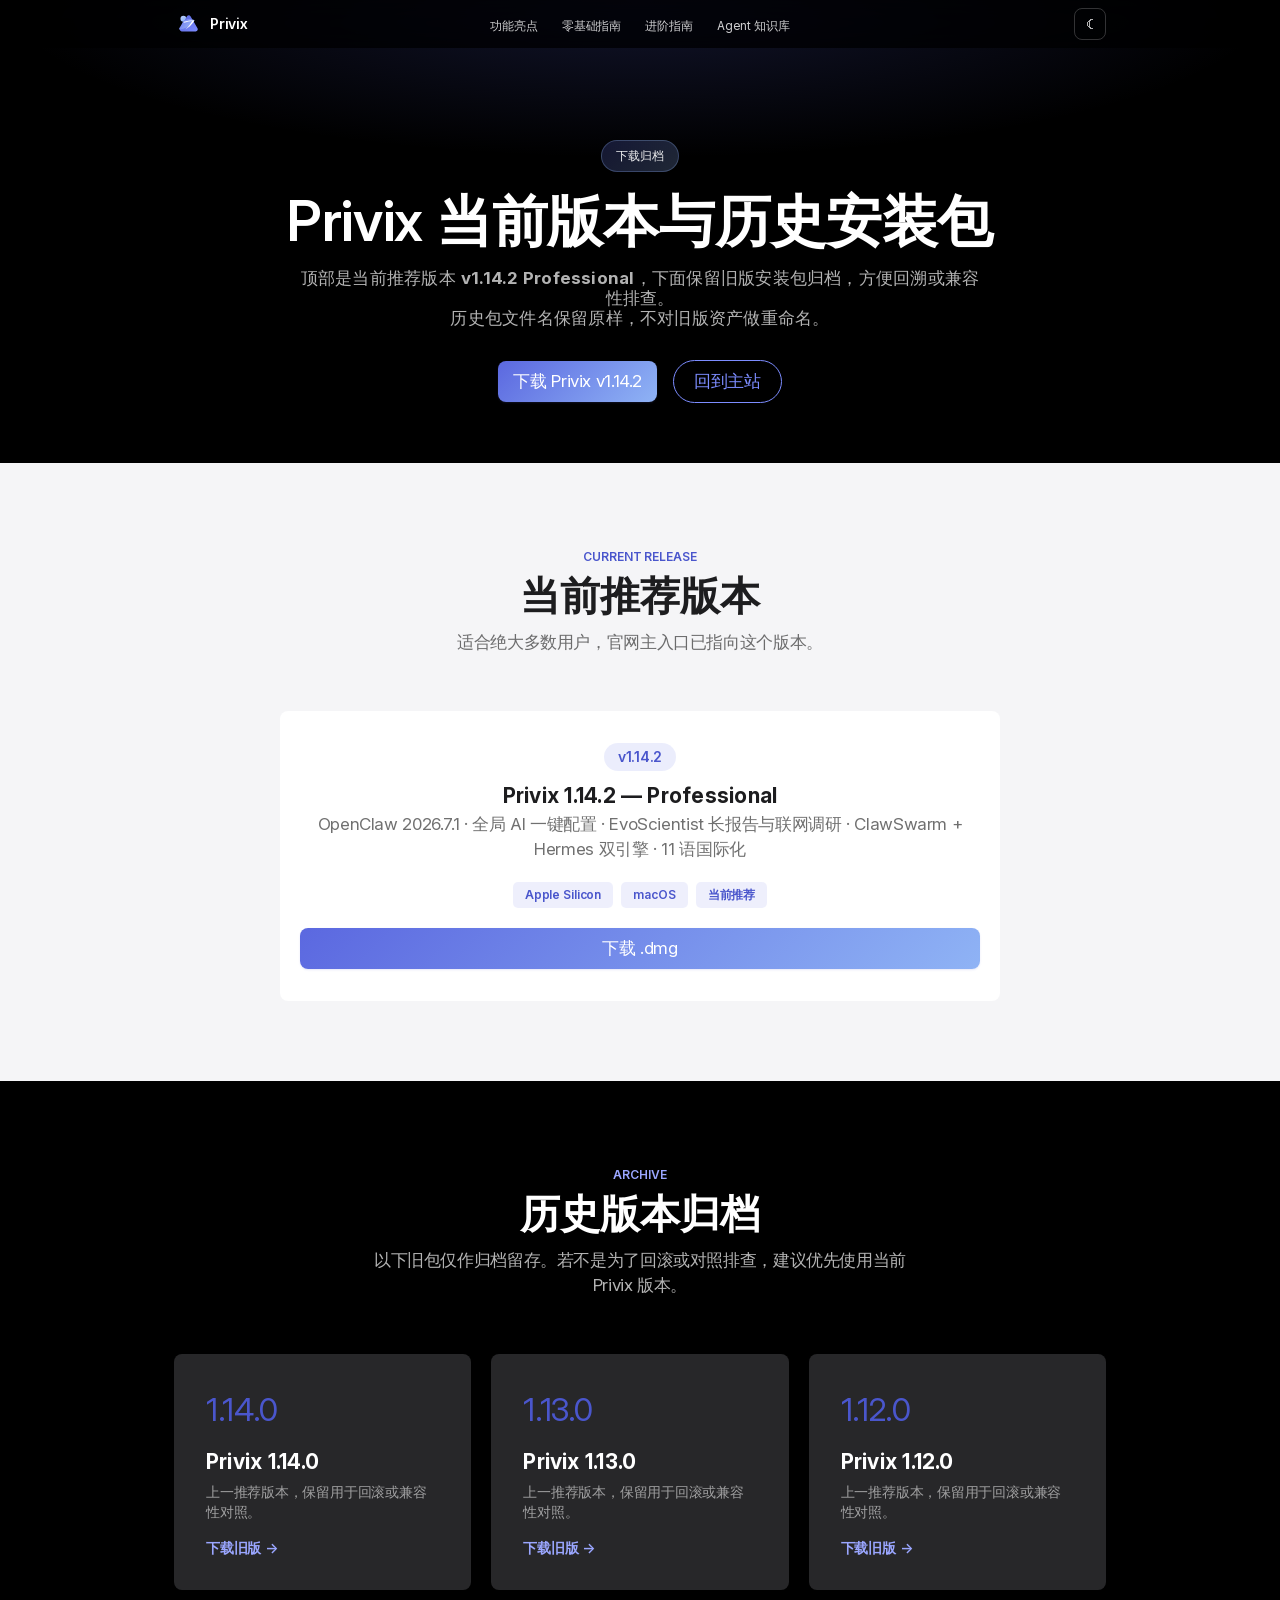
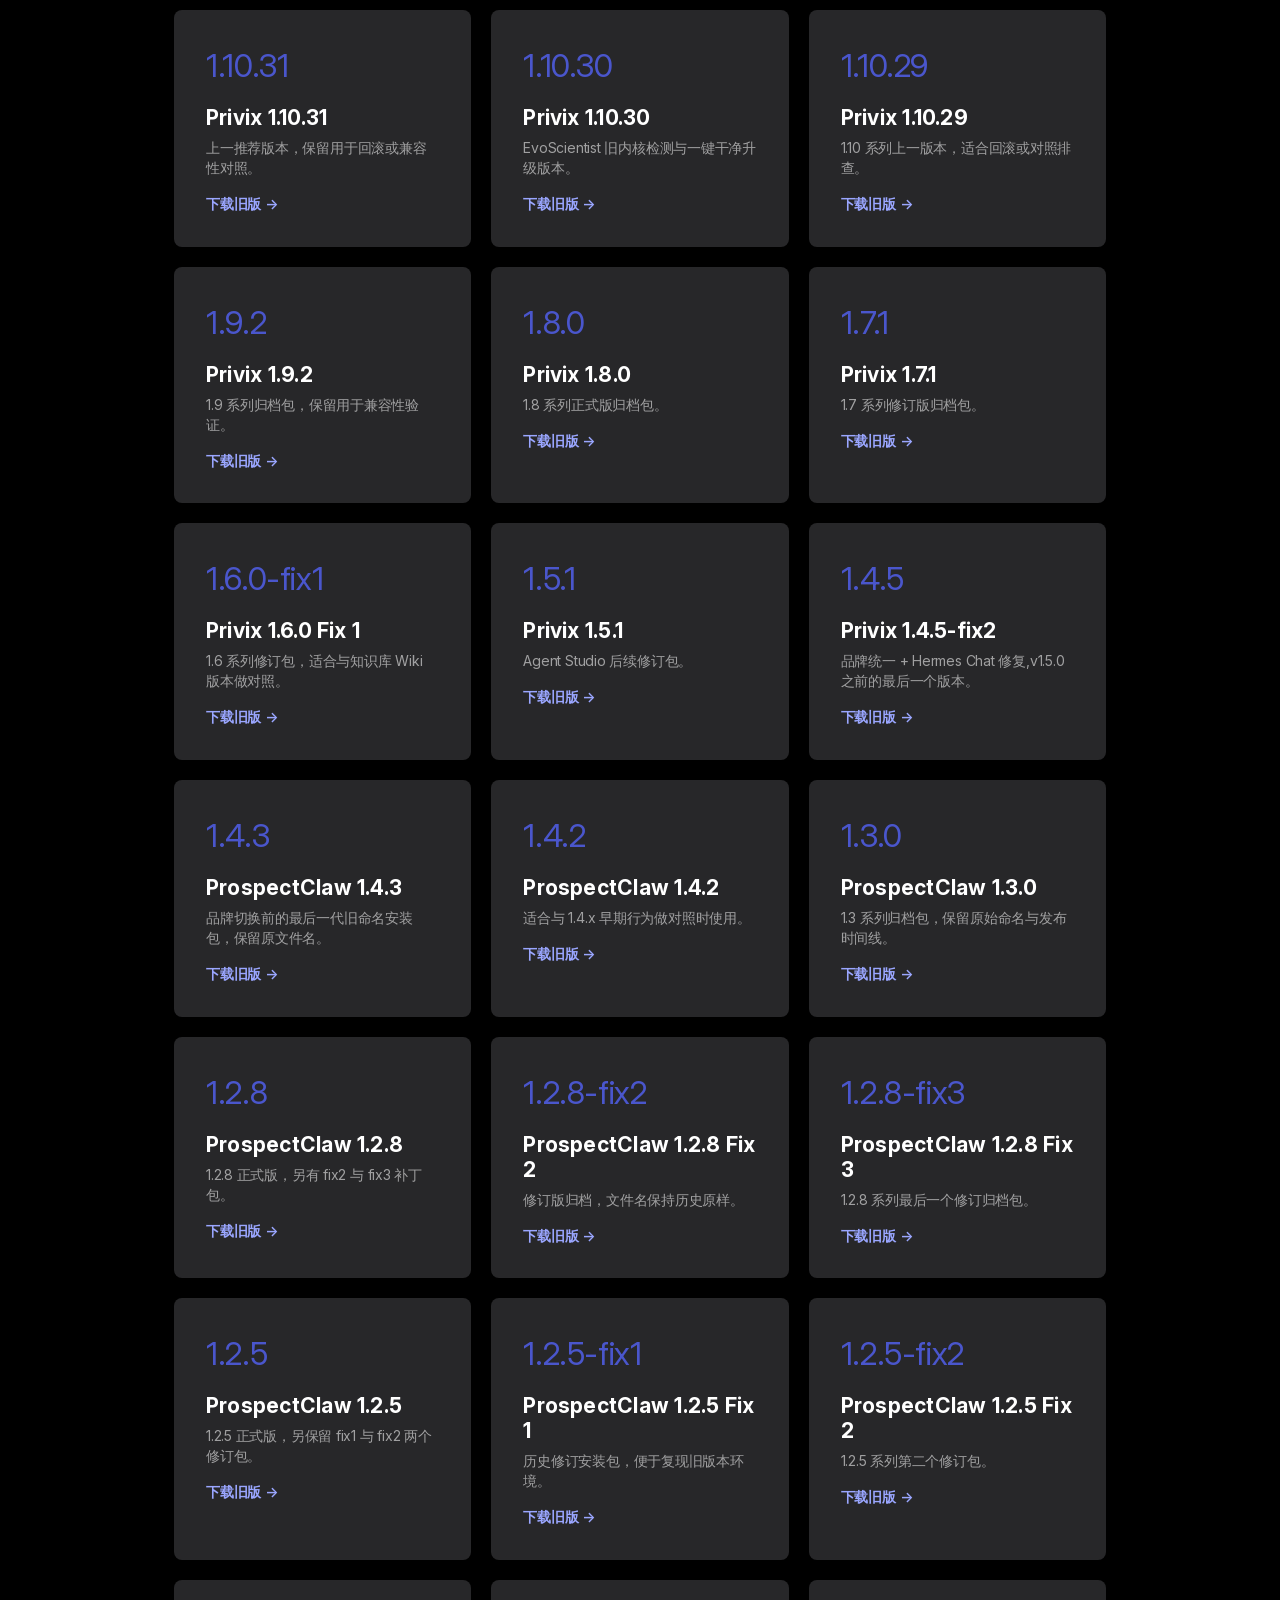
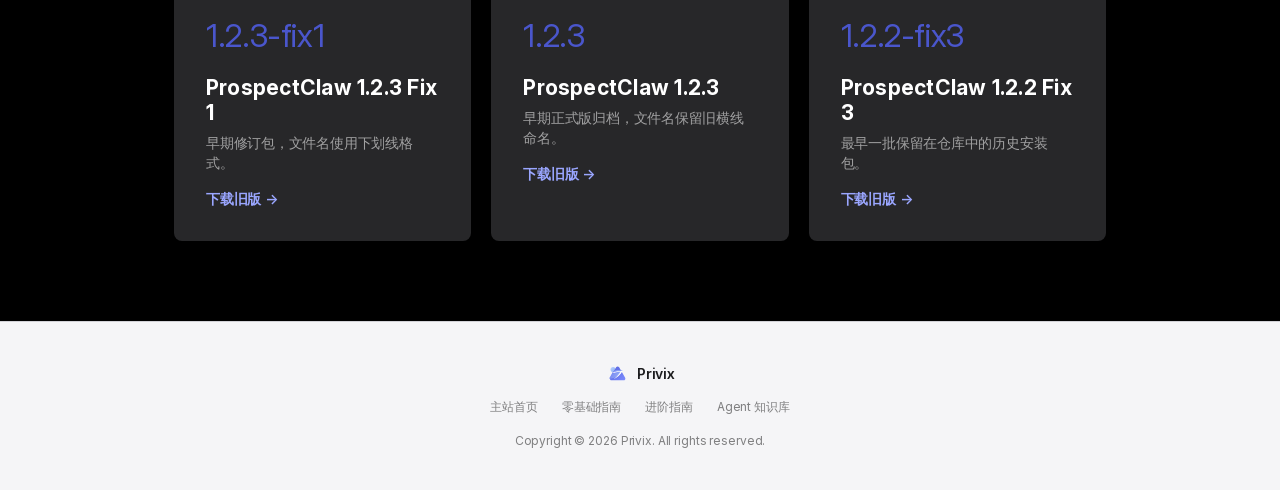
==== commit e09c7eb4: "release(v1.14.2): 官网下载 + 更新清单" ====
--- a/downloads/index.html
+++ b/downloads/index.html
@@ -4,18 +4,18 @@
   <meta charset="UTF-8">
   <meta name="viewport" content="width=device-width, initial-scale=1.0">
   <title>Privix 下载归档 | macOS 本地 AI Agent 平台安装包</title>
-  <meta name="description" content="下载 Privix 当前 macOS 安装包 v1.14.0，并查看 Privix 与 ProspectClaw 历史版本归档，适用于回滚、兼容性排查和版本对照。">
+  <meta name="description" content="下载 Privix 当前 macOS 安装包 v1.14.2，并查看 Privix 与 ProspectClaw 历史版本归档，适用于回滚、兼容性排查和版本对照。">
   <meta name="robots" content="index,follow,max-image-preview:large">
   <link rel="canonical" href="https://www.privix.cn/downloads/">
   <meta property="og:title" content="Privix 下载归档 | macOS 本地 AI Agent 平台安装包">
-  <meta property="og:description" content="下载 Privix 当前版本 v1.14.0，并访问历史安装包归档。">
+  <meta property="og:description" content="下载 Privix 当前版本 v1.14.2，并访问历史安装包归档。">
   <meta property="og:type" content="website">
   <meta property="og:url" content="https://www.privix.cn/downloads/">
   <meta property="og:site_name" content="Privix">
   <meta property="og:locale" content="zh_CN">
   <meta property="og:image" content="https://www.privix.cn/screenshots/desktop-overview.png">
   <meta name="twitter:card" content="summary_large_image">
-  <meta name="twitter:title" content="Privix 下载归档 | v1.14.0">
+  <meta name="twitter:title" content="Privix 下载归档 | v1.14.2">
   <meta name="twitter:description" content="下载 Privix macOS 安装包，并查看历史版本归档。">
   <meta name="twitter:image" content="https://www.privix.cn/screenshots/desktop-overview.png">
   <meta name="theme-color" content="#0f172a">
@@ -43,8 +43,8 @@
           "name": "Privix",
           "applicationCategory": "BusinessApplication",
           "operatingSystem": "macOS",
-          "softwareVersion": "1.14.0",
-          "downloadUrl": "https://www.privix.cn/downloads/Privix_1.14.0_aarch64.dmg",
+          "softwareVersion": "1.14.2",
+          "downloadUrl": "https://www.privix.cn/downloads/Privix_1.14.2_aarch64.dmg",
           "offers": {
             "@type": "Offer",
             "price": "0",
@@ -93,11 +93,11 @@
     <div class="hero-badge reveal">下载归档</div>
     <h1 class="hero-title reveal">Privix 当前版本与历史安装包</h1>
     <p class="hero-subtitle reveal">
-      顶部是当前推荐版本 <strong>v1.14.0 Professional</strong>，下面保留旧版安装包归档，方便回溯或兼容性排查。<br>
+      顶部是当前推荐版本 <strong>v1.14.2 Professional</strong>，下面保留旧版安装包归档，方便回溯或兼容性排查。<br>
       历史包文件名保留原样，不对旧版资产做重命名。
     </p>
     <div class="hero-ctas reveal">
-      <a href="/downloads/Privix_1.14.0_aarch64.dmg" class="btn btn-primary">下载 Privix v1.14.0</a>
+      <a href="/downloads/Privix_1.14.2_aarch64.dmg" class="btn btn-primary">下载 Privix v1.14.2</a>
       <a href="/index.html" class="btn btn-outline">回到主站</a>
     </div>
   </div>
@@ -111,15 +111,15 @@
       <p class="section-subtitle">适合绝大多数用户，官网主入口已指向这个版本。</p>
     </div>
     <div class="download-card reveal" style="max-width:720px;margin:0 auto;">
-      <div class="download-badge">v1.14.0</div>
-      <h3 class="download-card-title">Privix 1.14.0 — Professional</h3>
+      <div class="download-badge">v1.14.2</div>
+      <h3 class="download-card-title">Privix 1.14.2 — Professional</h3>
       <p class="showcase-desc" style="margin-bottom:20px;">OpenClaw 2026.7.1 · 全局 AI 一键配置 · EvoScientist 长报告与联网调研 · ClawSwarm + Hermes 双引擎 · 11 语国际化</p>
       <div class="showcase-chips" style="justify-content:center;margin-bottom:20px;">
         <span class="chip">Apple Silicon</span>
         <span class="chip">macOS</span>
         <span class="chip">当前推荐</span>
       </div>
-      <a href="/downloads/Privix_1.14.0_aarch64.dmg" class="btn btn-primary">下载 .dmg</a>
+      <a href="/downloads/Privix_1.14.2_aarch64.dmg" class="btn btn-primary">下载 .dmg</a>
     </div>
   </div>
 </section>
@@ -132,6 +132,12 @@
       <p class="section-subtitle">以下旧包仅作归档留存。若不是为了回滚或对照排查，建议优先使用当前 Privix 版本。</p>
     </div>
     <div class="docs-grid">
+      <a class="doc-card reveal" href="/downloads/Privix_1.14.0_aarch64.dmg">
+        <div class="doc-card-icon">1.14.0</div>
+        <div class="doc-card-title">Privix 1.14.0</div>
+        <div class="doc-card-desc">上一推荐版本，保留用于回滚或兼容性对照。</div>
+        <div class="doc-card-link">下载旧版 →</div>
+      </a>
       <a class="doc-card reveal" href="/downloads/Privix_1.13.0_aarch64.dmg">
         <div class="doc-card-icon">1.13.0</div>
         <div class="doc-card-title">Privix 1.13.0</div>
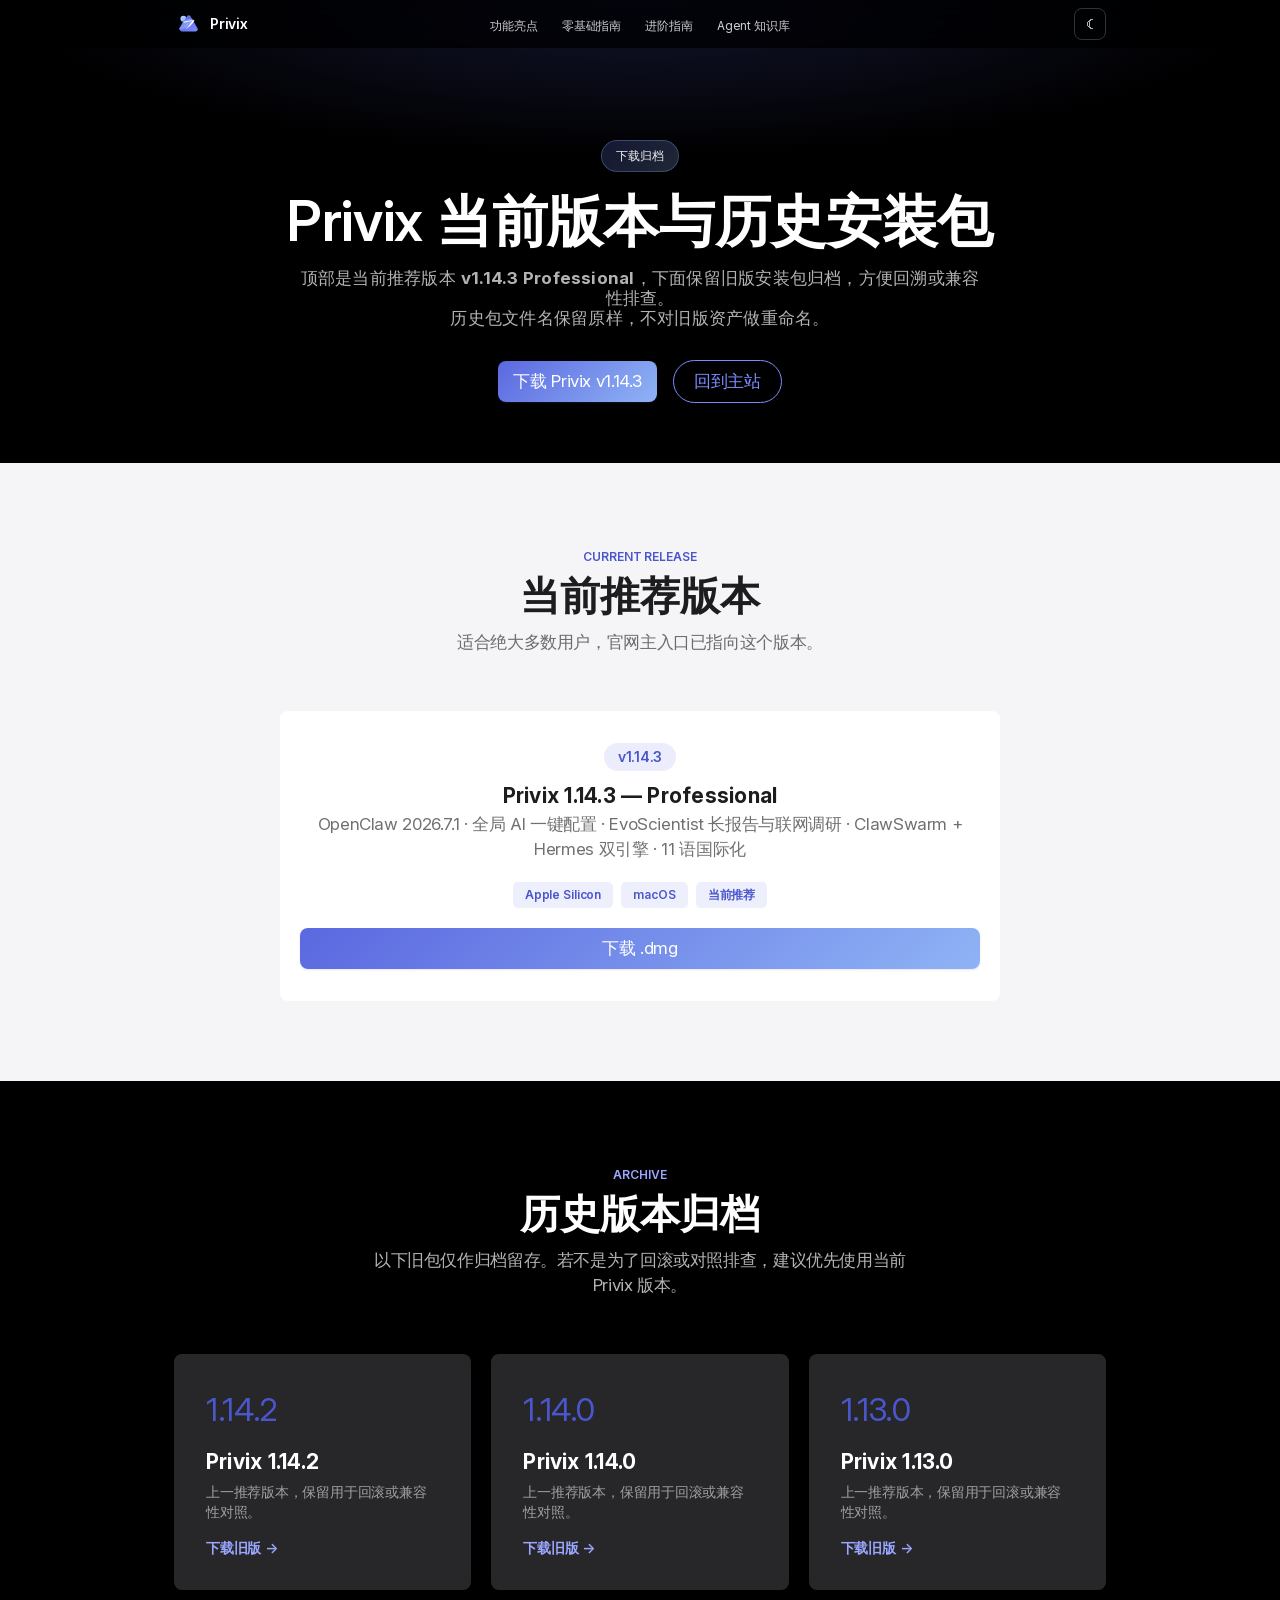
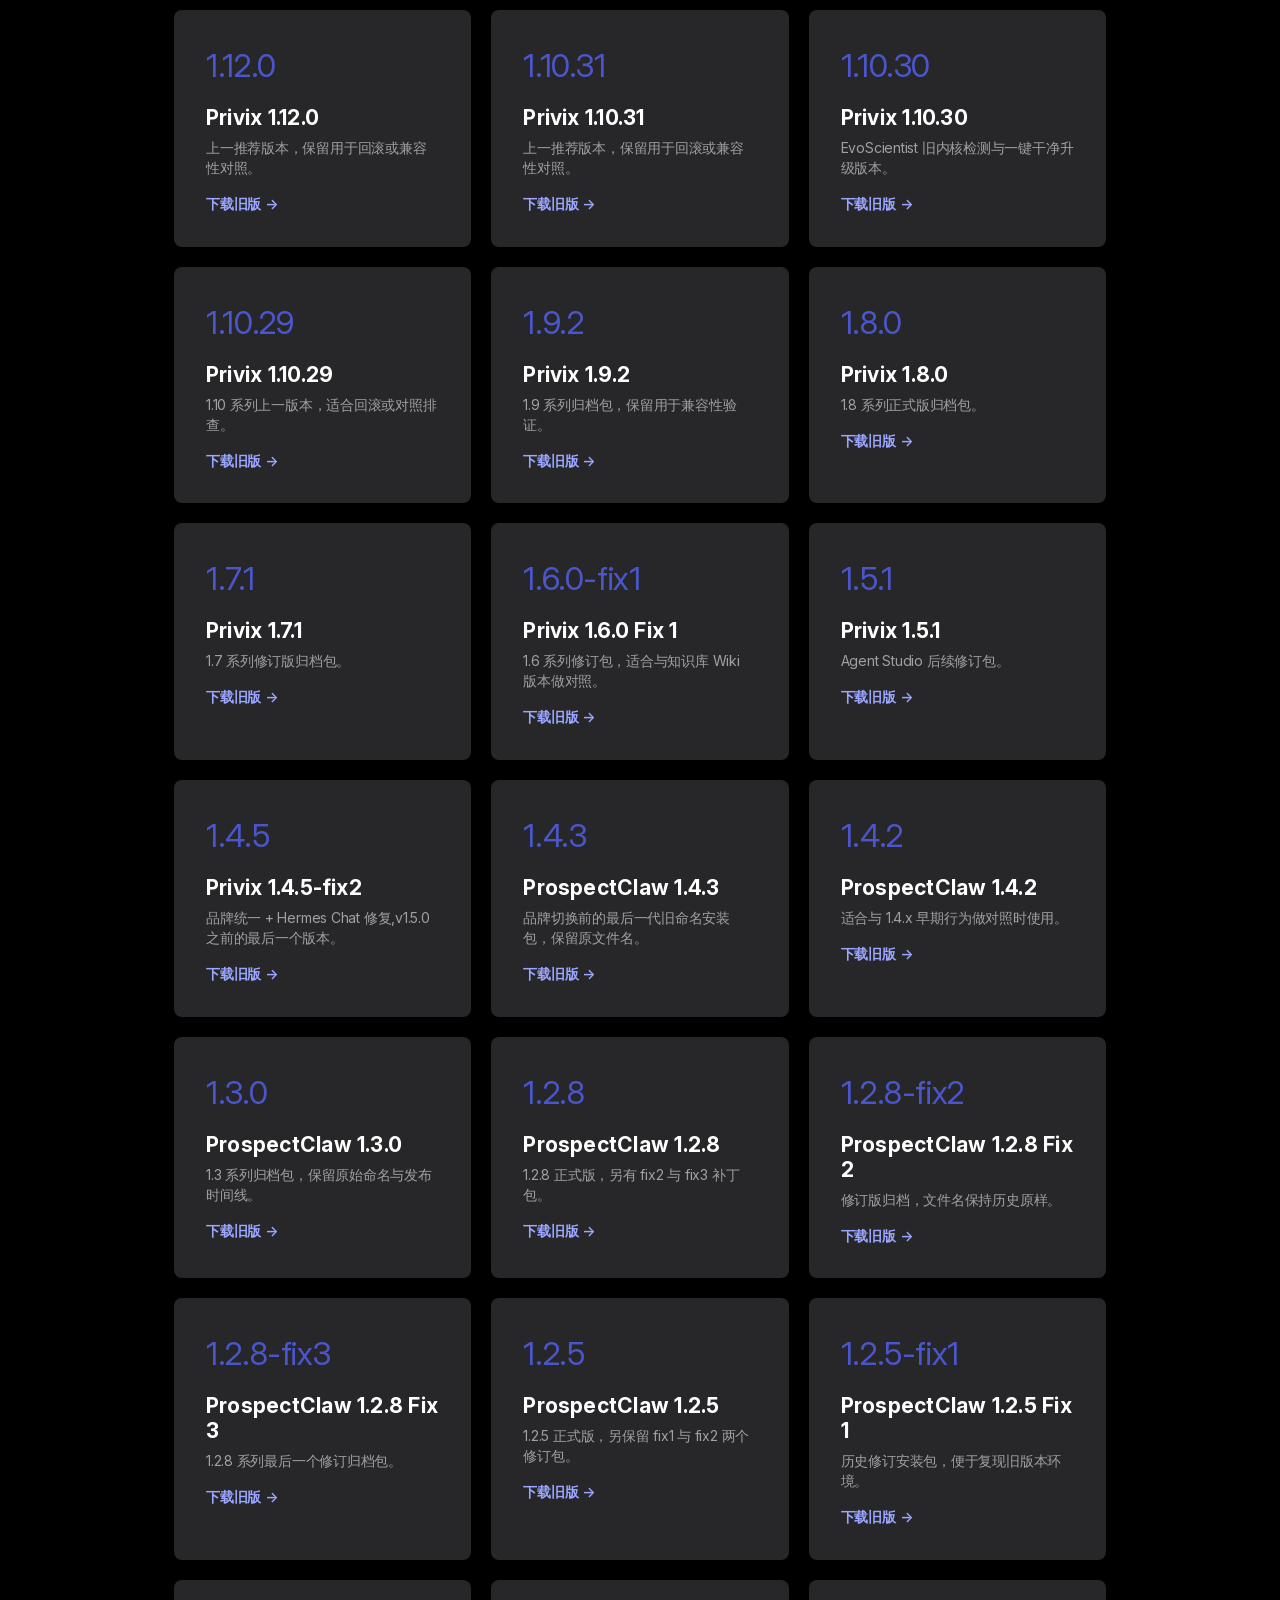
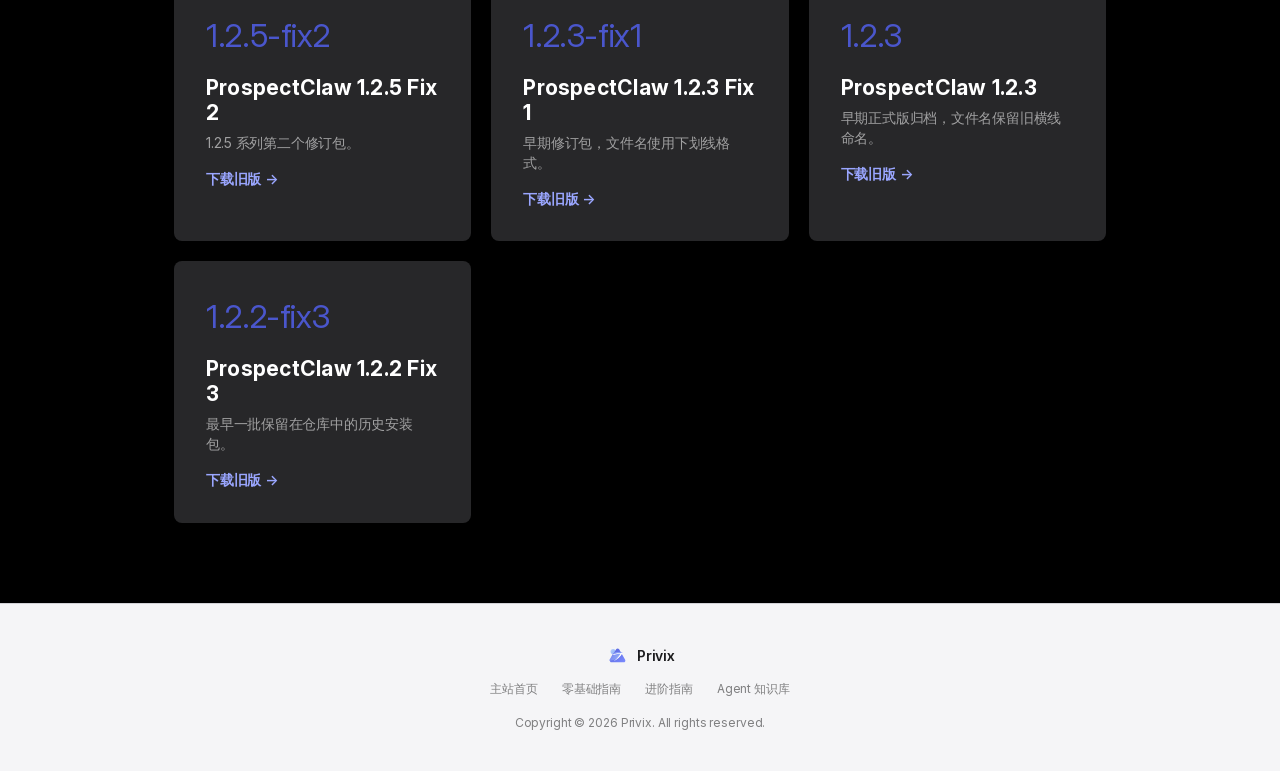
==== commit 9c35ec67: "release(v1.14.3): 官网下载 + 更新清单" ====
--- a/downloads/index.html
+++ b/downloads/index.html
@@ -4,18 +4,18 @@
   <meta charset="UTF-8">
   <meta name="viewport" content="width=device-width, initial-scale=1.0">
   <title>Privix 下载归档 | macOS 本地 AI Agent 平台安装包</title>
-  <meta name="description" content="下载 Privix 当前 macOS 安装包 v1.14.2，并查看 Privix 与 ProspectClaw 历史版本归档，适用于回滚、兼容性排查和版本对照。">
+  <meta name="description" content="下载 Privix 当前 macOS 安装包 v1.14.3，并查看 Privix 与 ProspectClaw 历史版本归档，适用于回滚、兼容性排查和版本对照。">
   <meta name="robots" content="index,follow,max-image-preview:large">
   <link rel="canonical" href="https://www.privix.cn/downloads/">
   <meta property="og:title" content="Privix 下载归档 | macOS 本地 AI Agent 平台安装包">
-  <meta property="og:description" content="下载 Privix 当前版本 v1.14.2，并访问历史安装包归档。">
+  <meta property="og:description" content="下载 Privix 当前版本 v1.14.3，并访问历史安装包归档。">
   <meta property="og:type" content="website">
   <meta property="og:url" content="https://www.privix.cn/downloads/">
   <meta property="og:site_name" content="Privix">
   <meta property="og:locale" content="zh_CN">
   <meta property="og:image" content="https://www.privix.cn/screenshots/desktop-overview.png">
   <meta name="twitter:card" content="summary_large_image">
-  <meta name="twitter:title" content="Privix 下载归档 | v1.14.2">
+  <meta name="twitter:title" content="Privix 下载归档 | v1.14.3">
   <meta name="twitter:description" content="下载 Privix macOS 安装包，并查看历史版本归档。">
   <meta name="twitter:image" content="https://www.privix.cn/screenshots/desktop-overview.png">
   <meta name="theme-color" content="#0f172a">
@@ -43,8 +43,8 @@
           "name": "Privix",
           "applicationCategory": "BusinessApplication",
           "operatingSystem": "macOS",
-          "softwareVersion": "1.14.2",
-          "downloadUrl": "https://www.privix.cn/downloads/Privix_1.14.2_aarch64.dmg",
+          "softwareVersion": "1.14.3",
+          "downloadUrl": "https://www.privix.cn/downloads/Privix_1.14.3_aarch64.dmg",
           "offers": {
             "@type": "Offer",
             "price": "0",
@@ -93,11 +93,11 @@
     <div class="hero-badge reveal">下载归档</div>
     <h1 class="hero-title reveal">Privix 当前版本与历史安装包</h1>
     <p class="hero-subtitle reveal">
-      顶部是当前推荐版本 <strong>v1.14.2 Professional</strong>，下面保留旧版安装包归档，方便回溯或兼容性排查。<br>
+      顶部是当前推荐版本 <strong>v1.14.3 Professional</strong>，下面保留旧版安装包归档，方便回溯或兼容性排查。<br>
       历史包文件名保留原样，不对旧版资产做重命名。
     </p>
     <div class="hero-ctas reveal">
-      <a href="/downloads/Privix_1.14.2_aarch64.dmg" class="btn btn-primary">下载 Privix v1.14.2</a>
+      <a href="/downloads/Privix_1.14.3_aarch64.dmg" class="btn btn-primary">下载 Privix v1.14.3</a>
       <a href="/index.html" class="btn btn-outline">回到主站</a>
     </div>
   </div>
@@ -111,15 +111,15 @@
       <p class="section-subtitle">适合绝大多数用户，官网主入口已指向这个版本。</p>
     </div>
     <div class="download-card reveal" style="max-width:720px;margin:0 auto;">
-      <div class="download-badge">v1.14.2</div>
-      <h3 class="download-card-title">Privix 1.14.2 — Professional</h3>
+      <div class="download-badge">v1.14.3</div>
+      <h3 class="download-card-title">Privix 1.14.3 — Professional</h3>
       <p class="showcase-desc" style="margin-bottom:20px;">OpenClaw 2026.7.1 · 全局 AI 一键配置 · EvoScientist 长报告与联网调研 · ClawSwarm + Hermes 双引擎 · 11 语国际化</p>
       <div class="showcase-chips" style="justify-content:center;margin-bottom:20px;">
         <span class="chip">Apple Silicon</span>
         <span class="chip">macOS</span>
         <span class="chip">当前推荐</span>
       </div>
-      <a href="/downloads/Privix_1.14.2_aarch64.dmg" class="btn btn-primary">下载 .dmg</a>
+      <a href="/downloads/Privix_1.14.3_aarch64.dmg" class="btn btn-primary">下载 .dmg</a>
     </div>
   </div>
 </section>
@@ -132,6 +132,12 @@
       <p class="section-subtitle">以下旧包仅作归档留存。若不是为了回滚或对照排查，建议优先使用当前 Privix 版本。</p>
     </div>
     <div class="docs-grid">
+      <a class="doc-card reveal" href="/downloads/Privix_1.14.2_aarch64.dmg">
+        <div class="doc-card-icon">1.14.2</div>
+        <div class="doc-card-title">Privix 1.14.2</div>
+        <div class="doc-card-desc">上一推荐版本，保留用于回滚或兼容性对照。</div>
+        <div class="doc-card-link">下载旧版 →</div>
+      </a>
       <a class="doc-card reveal" href="/downloads/Privix_1.14.0_aarch64.dmg">
         <div class="doc-card-icon">1.14.0</div>
         <div class="doc-card-title">Privix 1.14.0</div>
